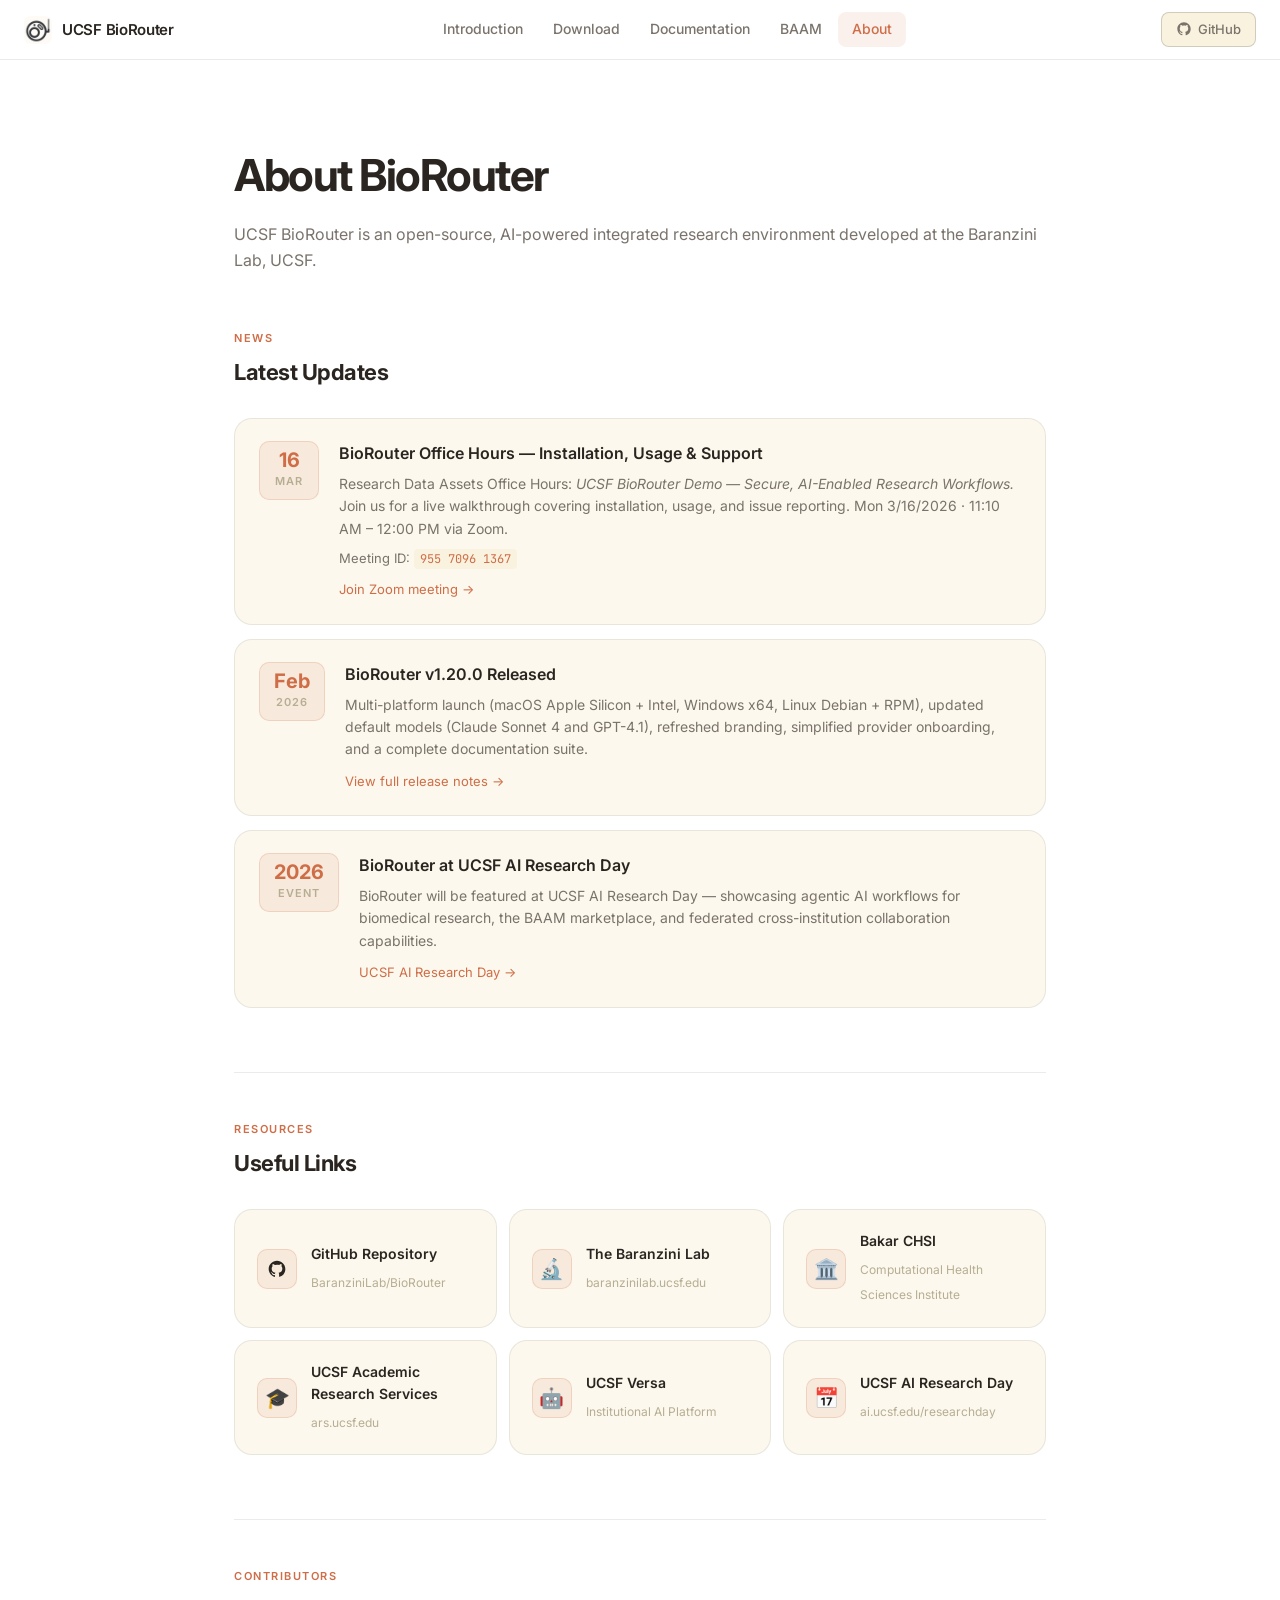
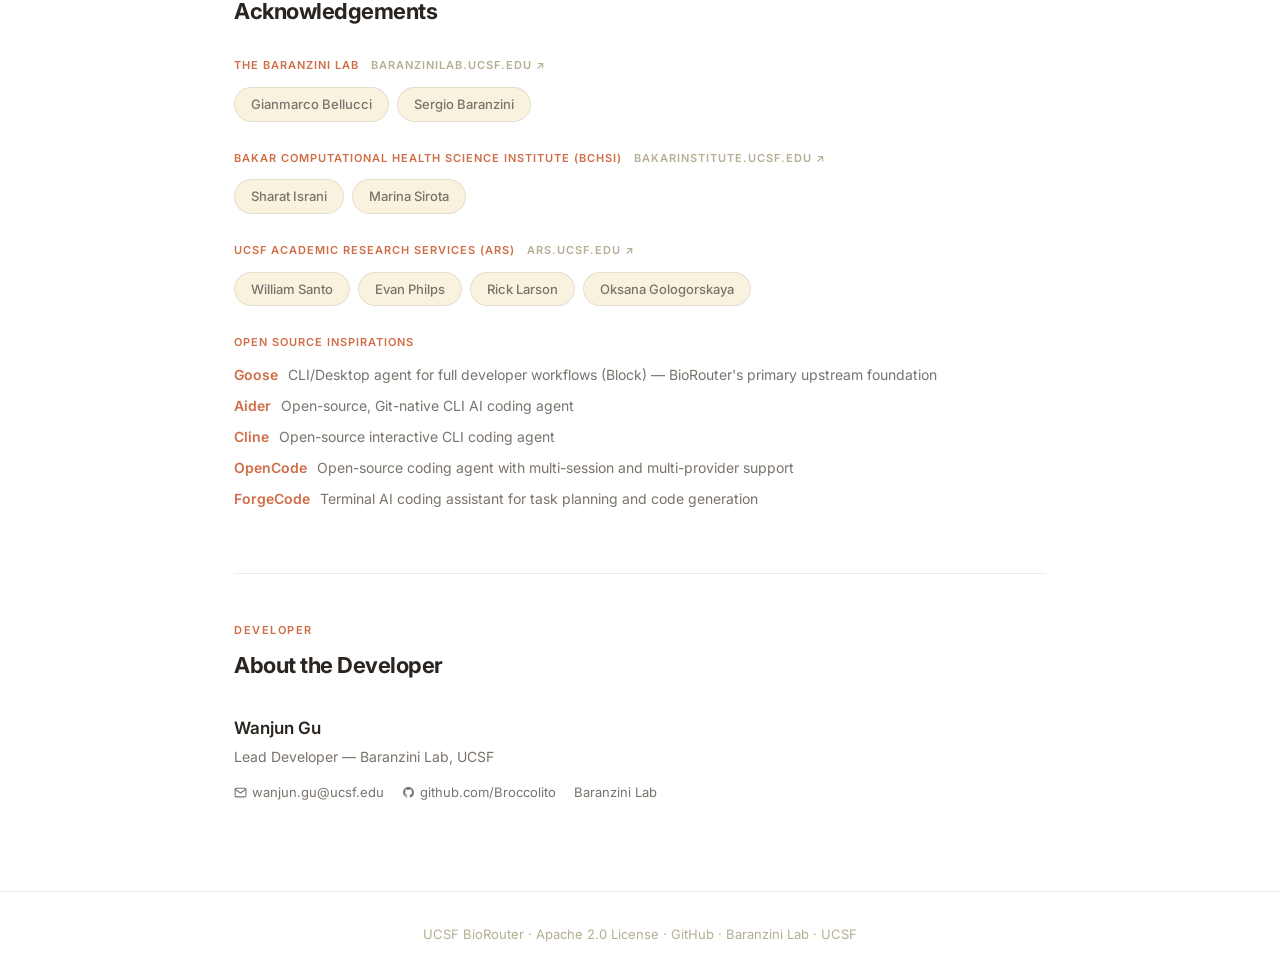
==== about.html @ 6c7b394c "update news" ====
<!DOCTYPE html>
<html lang="en">
<head>
  <meta charset="UTF-8" />
  <meta name="viewport" content="width=device-width, initial-scale=1.0" />
  <title>UCSF BioRouter — About</title>
  <link rel="icon" href="icon.png" type="image/png" />
  <link rel="preconnect" href="https://fonts.googleapis.com" />
  <link rel="preconnect" href="https://fonts.gstatic.com" crossorigin />
  <link href="https://fonts.googleapis.com/css2?family=Inter:wght@300;400;500;600;700&family=JetBrains+Mono:wght@400;500&display=swap" rel="stylesheet" />
  <link rel="stylesheet" href="shared.css" />
  <style>
    .about-layout { max-width: 860px; margin: 0 auto; padding: 80px 24px 80px; }
    .about-layout > h1 { font-size: clamp(28px, 4vw, 44px); font-weight: 700; letter-spacing: -1.5px; margin-bottom: 12px; }
    .about-layout > .subtitle { font-size: 16px; color: var(--text-2); margin-bottom: 56px; }

    /* ── Section headings ─────────────────────────────────────────── */
    .section-header { margin-bottom: 28px; }
    .section-header .eyebrow { font-size: 11px; font-weight: 600; letter-spacing: 1.5px; text-transform: uppercase; color: var(--accent); margin-bottom: 8px; }
    .section-header h2 { font-size: 22px; font-weight: 700; letter-spacing: -0.5px; }

    /* ── News ─────────────────────────────────────────────────────── */
    .news-list { display: flex; flex-direction: column; gap: 14px; margin-bottom: 64px; }
    .news-card {
      background: var(--bg-2); border: 1px solid var(--border);
      border-radius: var(--radius-lg); padding: 22px 24px;
      display: flex; gap: 20px; align-items: flex-start;
      transition: var(--transition); text-decoration: none; color: inherit;
    }
    .news-card:hover { border-color: var(--accent); background: var(--bg-3); transform: translateY(-2px); box-shadow: 0 6px 24px rgba(207,109,71,0.08); }
    .news-date {
      flex-shrink: 0; background: var(--accent-dim);
      border: 1px solid rgba(207,109,71,0.2);
      border-radius: 10px; padding: 8px 14px; text-align: center;
      min-width: 60px;
    }
    .news-date .day { font-size: 20px; font-weight: 700; color: var(--accent); line-height: 1; }
    .news-date .mon { font-size: 11px; font-weight: 600; color: var(--text-3); text-transform: uppercase; letter-spacing: 1px; margin-top: 3px; }
    .news-body h3 { font-size: 16px; font-weight: 600; margin-bottom: 6px; }
    .news-body p { font-size: 14px; color: var(--text-2); line-height: 1.6; }
    .news-link { display: inline-flex; align-items: center; gap: 4px; font-size: 13px; color: var(--accent); margin-top: 10px; }

    /* ── Links grid ───────────────────────────────────────────────── */
    .links-grid {
      display: grid;
      grid-template-columns: repeat(auto-fill, minmax(250px, 1fr));
      gap: 12px; margin-bottom: 64px;
    }
    .link-card {
      background: var(--bg-2); border: 1px solid var(--border);
      border-radius: var(--radius-lg); padding: 20px 22px;
      text-decoration: none; color: inherit;
      display: flex; align-items: center; gap: 14px;
      transition: var(--transition);
    }
    .link-card:hover { border-color: var(--accent); background: var(--bg-3); transform: translateY(-1px); }
    .link-icon {
      width: 40px; height: 40px; border-radius: 10px;
      background: var(--accent-dim); border: 1px solid rgba(207,109,71,0.2);
      display: flex; align-items: center; justify-content: center;
      font-size: 20px; flex-shrink: 0;
    }
    .link-card h4 { font-size: 14px; font-weight: 600; margin-bottom: 3px; }
    .link-card span { font-size: 12px; color: var(--text-3); }

    /* ── Acknowledgements ─────────────────────────────────────────── */
    .ack-section { margin-bottom: 64px; }
    .ack-groups { display: flex; flex-direction: column; gap: 28px; margin-top: 8px; }
    .ack-group h4 {
      font-size: 11px; font-weight: 600; letter-spacing: 1px;
      text-transform: uppercase; color: var(--accent);
      margin-bottom: 12px;
    }
    .ack-group a.ack-group-link {
      font-size: 11px; color: var(--text-3); text-decoration: none; margin-left: 8px;
    }
    .ack-group a.ack-group-link:hover { color: var(--accent); }
    .ack-names { display: flex; flex-wrap: wrap; gap: 8px; }
    .ack-chip {
      padding: 6px 16px; border-radius: 100px;
      background: var(--bg-3); border: 1px solid var(--border);
      font-size: 13px; font-weight: 500; color: var(--text-2);
    }
    .ack-oss-list { display: flex; flex-direction: column; gap: 10px; }
    .ack-oss-item {
      display: flex; align-items: baseline; gap: 10px;
      font-size: 14px; line-height: 1.5;
    }
    .ack-oss-item a {
      font-weight: 600; color: var(--accent); text-decoration: none; white-space: nowrap;
    }
    .ack-oss-item a:hover { text-decoration: underline; }
    .ack-oss-item span { color: var(--text-2); }

    /* ── Developer — minimalist ───────────────────────────────────── */
    .dev-minimal { padding: 4px 0 8px; }
    .dev-minimal .dev-name { font-size: 17px; font-weight: 600; margin-bottom: 4px; color: var(--text); }
    .dev-minimal .dev-role { font-size: 14px; color: var(--text-2); margin-bottom: 14px; }
    .dev-minimal .dev-links { display: flex; gap: 18px; flex-wrap: wrap; align-items: center; }
    .dev-minimal .dev-link {
      font-size: 13px; color: var(--text-2); text-decoration: none;
      display: inline-flex; align-items: center; gap: 5px;
      transition: var(--transition);
    }
    .dev-minimal .dev-link:hover { color: var(--accent); }
    .dev-minimal .dev-link svg { flex-shrink: 0; }

    @media (max-width: 600px) {
      .news-card { flex-direction: column; gap: 14px; }
    }
  </style>
</head>
<body>

<!-- NAV -->
<nav id="navbar">
  <a class="nav-brand" href="intro.html">
    <img src="icon.png" class="nav-logo" alt="BioRouter" />
    <span class="nav-title">UCSF BioRouter</span>
  </a>
  <ul class="nav-tabs">
    <li><a href="intro.html">Introduction</a></li>
    <li><a href="download.html">Download</a></li>
    <li><a href="docs.html">Documentation</a></li>
    <li><a href="baam.html">BAAM</a></li>
    <li><a href="about.html" class="active">About</a></li>
  </ul>
  <div class="nav-right">
    <a href="https://github.com/BaranziniLab/BioRouter" target="_blank" class="nav-gh-btn">
      <svg width="16" height="16" viewBox="0 0 24 24" fill="currentColor"><path d="M12 2C6.48 2 2 6.48 2 12c0 4.42 2.87 8.17 6.84 9.49.5.09.68-.22.68-.48v-1.7c-2.78.6-3.37-1.34-3.37-1.34-.45-1.16-1.11-1.47-1.11-1.47-.91-.62.07-.61.07-.61 1 .07 1.53 1.03 1.53 1.03.9 1.52 2.34 1.08 2.91.83.09-.65.35-1.08.63-1.33-2.22-.25-4.55-1.11-4.55-4.94 0-1.09.39-1.98 1.03-2.68-.1-.25-.45-1.27.1-2.64 0 0 .84-.27 2.75 1.02A9.56 9.56 0 0 1 12 6.8c.85 0 1.71.11 2.51.33 1.91-1.29 2.75-1.02 2.75-1.02.55 1.37.2 2.39.1 2.64.64.7 1.03 1.59 1.03 2.68 0 3.84-2.34 4.68-4.57 4.93.36.31.68.92.68 1.85v2.74c0 .27.18.58.69.48A10.01 10.01 0 0 0 22 12c0-5.52-4.48-10-10-10z"/></svg>
      GitHub
    </a>
  </div>
  <button class="hamburger" onclick="toggleMobileMenu()" aria-label="Menu">
    <span></span><span></span><span></span>
  </button>
</nav>
<div class="mobile-menu" id="mobile-menu">
  <a href="intro.html">Introduction</a>
  <a href="download.html">Download</a>
  <a href="docs.html">Documentation</a>
  <a href="baam.html">BAAM</a>
  <a href="about.html" class="active">About</a>
</div>

<main class="page">
  <div class="about-layout">
    <h1>About BioRouter</h1>
    <p class="subtitle">UCSF BioRouter is an open-source, AI-powered integrated research environment developed at the Baranzini Lab, UCSF.</p>

    <!-- ── NEWS ──────────────────────────────────────────────────── -->
    <div class="section-header">
      <p class="eyebrow">News</p>
      <h2>Latest Updates</h2>
    </div>
    <div class="news-list">
      <a href="https://ucsf.zoom.us/j/95570961367?pwd=PPRWSVDT2IATaK2CK8NaHoUeFbQnvS.1&from=addon" target="_blank" class="news-card">
        <div class="news-date">
          <div class="day">16</div>
          <div class="mon">Mar</div>
        </div>
        <div class="news-body">
          <h3>BioRouter Office Hours — Installation, Usage &amp; Support</h3>
          <p>Research Data Assets Office Hours: <em>UCSF BioRouter Demo — Secure, AI-Enabled Research Workflows.</em> Join us for a live walkthrough covering installation, usage, and issue reporting. Mon 3/16/2026 · 11:10 AM – 12:00 PM via Zoom.</p>
          <p style="margin-top:8px; font-size:13px; color:var(--text-2);">Meeting ID: <code style="font-family:'JetBrains Mono',monospace; background:var(--bg-3); padding:2px 6px; border-radius:4px; font-size:12px; user-select:all;">955 7096 1367</code></p>
          <div class="news-link">Join Zoom meeting →</div>
        </div>
      </a>
      <a href="https://github.com/BaranziniLab/BioRouter/releases/tag/v1.20.0" target="_blank" class="news-card">
        <div class="news-date">
          <div class="day">Feb</div>
          <div class="mon">2026</div>
        </div>
        <div class="news-body">
          <h3>BioRouter v1.20.0 Released</h3>
          <p>Multi-platform launch (macOS Apple Silicon + Intel, Windows x64, Linux Debian + RPM), updated default models (Claude Sonnet 4 and GPT-4.1), refreshed branding, simplified provider onboarding, and a complete documentation suite.</p>
          <div class="news-link">View full release notes →</div>
        </div>
      </a>
      <a href="https://ai.ucsf.edu/researchday" target="_blank" class="news-card">
        <div class="news-date">
          <div class="day">2026</div>
          <div class="mon">Event</div>
        </div>
        <div class="news-body">
          <h3>BioRouter at UCSF AI Research Day</h3>
          <p>BioRouter will be featured at UCSF AI Research Day — showcasing agentic AI workflows for biomedical research, the BAAM marketplace, and federated cross-institution collaboration capabilities.</p>
          <div class="news-link">UCSF AI Research Day →</div>
        </div>
      </a>
    </div>

    <div class="h-rule"></div>

    <!-- ── LINKS ──────────────────────────────────────────────────── -->
    <div class="section-header">
      <p class="eyebrow">Resources</p>
      <h2>Useful Links</h2>
    </div>
    <div class="links-grid">
      <a href="https://github.com/BaranziniLab/BioRouter" target="_blank" class="link-card">
        <div class="link-icon">
          <svg width="20" height="20" viewBox="0 0 24 24" fill="currentColor"><path d="M12 2C6.48 2 2 6.48 2 12c0 4.42 2.87 8.17 6.84 9.49.5.09.68-.22.68-.48v-1.7c-2.78.6-3.37-1.34-3.37-1.34-.45-1.16-1.11-1.47-1.11-1.47-.91-.62.07-.61.07-.61 1 .07 1.53 1.03 1.53 1.03.9 1.52 2.34 1.08 2.91.83.09-.65.35-1.08.63-1.33-2.22-.25-4.55-1.11-4.55-4.94 0-1.09.39-1.98 1.03-2.68-.1-.25-.45-1.27.1-2.64 0 0 .84-.27 2.75 1.02A9.56 9.56 0 0 1 12 6.8c.85 0 1.71.11 2.51.33 1.91-1.29 2.75-1.02 2.75-1.02.55 1.37.2 2.39.1 2.64.64.7 1.03 1.59 1.03 2.68 0 3.84-2.34 4.68-4.57 4.93.36.31.68.92.68 1.85v2.74c0 .27.18.58.69.48A10.01 10.01 0 0 0 22 12c0-5.52-4.48-10-10-10z"/></svg>
        </div>
        <div>
          <h4>GitHub Repository</h4>
          <span>BaranziniLab/BioRouter</span>
        </div>
      </a>
      <a href="https://baranzinilab.ucsf.edu/" target="_blank" class="link-card">
        <div class="link-icon">🔬</div>
        <div>
          <h4>The Baranzini Lab</h4>
          <span>baranzinilab.ucsf.edu</span>
        </div>
      </a>
      <a href="https://bakarinstitute.ucsf.edu/" target="_blank" class="link-card">
        <div class="link-icon">🏛️</div>
        <div>
          <h4>Bakar CHSI</h4>
          <span>Computational Health Sciences Institute</span>
        </div>
      </a>
      <a href="https://ars.ucsf.edu/" target="_blank" class="link-card">
        <div class="link-icon">🎓</div>
        <div>
          <h4>UCSF Academic Research Services</h4>
          <span>ars.ucsf.edu</span>
        </div>
      </a>
      <a href="https://ai.ucsf.edu/platforms-tools-and-resources/ucsf-versa" target="_blank" class="link-card">
        <div class="link-icon">🤖</div>
        <div>
          <h4>UCSF Versa</h4>
          <span>Institutional AI Platform</span>
        </div>
      </a>
      <a href="https://ai.ucsf.edu/researchday" target="_blank" class="link-card">
        <div class="link-icon">📅</div>
        <div>
          <h4>UCSF AI Research Day</h4>
          <span>ai.ucsf.edu/researchday</span>
        </div>
      </a>
    </div>

    <div class="h-rule"></div>

    <!-- ── ACKNOWLEDGEMENTS ───────────────────────────────────────── -->
    <div class="ack-section">
      <div class="section-header">
        <p class="eyebrow">Contributors</p>
        <h2>Acknowledgements</h2>
      </div>
      <div class="ack-groups">
        <div class="ack-group">
          <h4>
            The Baranzini Lab
            <a href="https://baranzinilab.ucsf.edu/" target="_blank" class="ack-group-link">baranzinilab.ucsf.edu ↗</a>
          </h4>
          <div class="ack-names">
            <span class="ack-chip">Gianmarco Bellucci</span>
            <span class="ack-chip">Sergio Baranzini</span>
          </div>
        </div>
        <div class="ack-group">
          <h4>
            Bakar Computational Health Science Institute (BCHSI)
            <a href="https://bakarinstitute.ucsf.edu/" target="_blank" class="ack-group-link">bakarinstitute.ucsf.edu ↗</a>
          </h4>
          <div class="ack-names">
            <span class="ack-chip">Sharat Israni</span>
            <span class="ack-chip">Marina Sirota</span>
          </div>
        </div>
        <div class="ack-group">
          <h4>
            UCSF Academic Research Services (ARS)
            <a href="https://ars.ucsf.edu/" target="_blank" class="ack-group-link">ars.ucsf.edu ↗</a>
          </h4>
          <div class="ack-names">
            <span class="ack-chip">William Santo</span>
            <span class="ack-chip">Evan Philps</span>
            <span class="ack-chip">Rick Larson</span>
            <span class="ack-chip">Oksana Gologorskaya</span>
          </div>
        </div>
        <div class="ack-group">
          <h4>Open Source Inspirations</h4>
          <div class="ack-oss-list">
            <div class="ack-oss-item">
              <a href="https://block.github.io/goose/" target="_blank">Goose</a>
              <span>CLI/Desktop agent for full developer workflows (Block) — BioRouter's primary upstream foundation</span>
            </div>
            <div class="ack-oss-item">
              <a href="https://aider.chat/" target="_blank">Aider</a>
              <span>Open-source, Git-native CLI AI coding agent</span>
            </div>
            <div class="ack-oss-item">
              <a href="https://github.com/cline/cline" target="_blank">Cline</a>
              <span>Open-source interactive CLI coding agent</span>
            </div>
            <div class="ack-oss-item">
              <a href="https://opencode.ai/" target="_blank">OpenCode</a>
              <span>Open-source coding agent with multi-session and multi-provider support</span>
            </div>
            <div class="ack-oss-item">
              <a href="https://forgecode.dev/" target="_blank">ForgeCode</a>
              <span>Terminal AI coding assistant for task planning and code generation</span>
            </div>
          </div>
        </div>
      </div>
    </div>

    <div class="h-rule"></div>

    <!-- ── DEVELOPER ──────────────────────────────────────────────── -->
    <div class="section-header">
      <p class="eyebrow">Developer</p>
      <h2>About the Developer</h2>
    </div>
    <div class="dev-minimal">
      <p class="dev-name">Wanjun Gu</p>
      <p class="dev-role">Lead Developer &mdash; Baranzini Lab, UCSF</p>
      <div class="dev-links">
        <a href="mailto:wanjun.gu@ucsf.edu" class="dev-link">
          <svg width="13" height="13" viewBox="0 0 24 24" fill="none" stroke="currentColor" stroke-width="2"><path d="M4 4h16c1.1 0 2 .9 2 2v12c0 1.1-.9 2-2 2H4c-1.1 0-2-.9-2-2V6c0-1.1.9-2 2-2z"/><polyline points="22,6 12,13 2,6"/></svg>
          wanjun.gu@ucsf.edu
        </a>
        <a href="https://github.com/Broccolito" target="_blank" class="dev-link">
          <svg width="13" height="13" viewBox="0 0 24 24" fill="currentColor"><path d="M12 2C6.48 2 2 6.48 2 12c0 4.42 2.87 8.17 6.84 9.49.5.09.68-.22.68-.48v-1.7c-2.78.6-3.37-1.34-3.37-1.34-.45-1.16-1.11-1.47-1.11-1.47-.91-.62.07-.61.07-.61 1 .07 1.53 1.03 1.53 1.03.9 1.52 2.34 1.08 2.91.83.09-.65.35-1.08.63-1.33-2.22-.25-4.55-1.11-4.55-4.94 0-1.09.39-1.98 1.03-2.68-.1-.25-.45-1.27.1-2.64 0 0 .84-.27 2.75 1.02A9.56 9.56 0 0 1 12 6.8c.85 0 1.71.11 2.51.33 1.91-1.29 2.75-1.02 2.75-1.02.55 1.37.2 2.39.1 2.64.64.7 1.03 1.59 1.03 2.68 0 3.84-2.34 4.68-4.57 4.93.36.31.68.92.68 1.85v2.74c0 .27.18.58.69.48A10.01 10.01 0 0 0 22 12c0-5.52-4.48-10-10-10z"/></svg>
          github.com/Broccolito
        </a>
        <a href="https://baranzinilab.ucsf.edu/" target="_blank" class="dev-link">
          Baranzini Lab
        </a>
      </div>
    </div>

  </div><!-- /about-layout -->
</main>

<footer>
  <p>UCSF BioRouter · Apache 2.0 License · <a href="https://github.com/BaranziniLab/BioRouter" target="_blank">GitHub</a> · <a href="https://baranzinilab.ucsf.edu/" target="_blank">Baranzini Lab</a> · <a href="https://www.ucsf.edu" target="_blank">UCSF</a></p>
</footer>

<script>
  function toggleMobileMenu() { document.getElementById('mobile-menu').classList.toggle('open'); }
  document.addEventListener('click', e => {
    const m = document.getElementById('mobile-menu');
    const h = document.querySelector('.hamburger');
    if (m.classList.contains('open') && !m.contains(e.target) && !h.contains(e.target)) m.classList.remove('open');
  });
</script>
</body>
</html>
---- shared.css ----
/* ═══════════════════════════════════════════════════════════════════
   UCSF BioRouter — Shared Stylesheet
   Design: Material Design + OpenAI aesthetics, light warm theme
   Colors from BioRouter app (main.css): warm cream + coral accent
   ═══════════════════════════════════════════════════════════════════ */

/* ─── Reset & Design Tokens ─────────────────────────────────────── */
*, *::before, *::after { box-sizing: border-box; margin: 0; padding: 0; }
:root {
  /* Light warm background — anchored on BioRouter's neutral palette */
  --bg:          #ffffff;
  --bg-2:        #fcf8ed;     /* neutral-50  warm cream */
  --bg-3:        #f8f2df;     /* neutral-100 warm beige */
  --bg-4:        #ece5cf;     /* neutral-200 warm tan  */
  --border:      rgba(0,0,0,0.08);
  --border-2:    rgba(0,0,0,0.16);
  /* Warm dark text */
  --text:        #2a2520;
  --text-2:      #7a736c;
  --text-3:      #b6ae93;
  /* Coral/orange accent — from BioRouter's --color-block-teal: #cf6d47 */
  --accent:      #cf6d47;
  --accent-light:#e07a52;
  --accent-dim:  rgba(207,109,71,0.10);
  --accent-dim2: rgba(207,109,71,0.18);
  /* UCSF Navy */
  --ucsf:        #052049;
  --radius:      12px;
  --radius-lg:   18px;
  --radius-xl:   24px;
  --shadow:      0 4px 24px rgba(0,0,0,0.08);
  --shadow-lg:   0 12px 48px rgba(0,0,0,0.12);
  --transition:  0.22s cubic-bezier(0.4,0,0.2,1);
}

html { scroll-behavior: smooth; }
body {
  font-family: 'Inter', -apple-system, BlinkMacSystemFont, 'Segoe UI', sans-serif;
  background: var(--bg);
  color: var(--text);
  line-height: 1.6;
  min-height: 100vh;
  -webkit-font-smoothing: antialiased;
  -moz-osx-font-smoothing: grayscale;
}

/* ─── Scrollbar ──────────────────────────────────────────────────── */
::-webkit-scrollbar { width: 6px; }
::-webkit-scrollbar-track { background: var(--bg-2); }
::-webkit-scrollbar-thumb { background: var(--bg-4); border-radius: 3px; }
::-webkit-scrollbar-thumb:hover { background: #d7cfb6; }

/* ─── Navigation ─────────────────────────────────────────────────── */
#navbar {
  position: fixed; top: 0; left: 0; right: 0; z-index: 100;
  background: rgba(255,255,255,0.92);
  backdrop-filter: blur(20px) saturate(180%);
  -webkit-backdrop-filter: blur(20px) saturate(180%);
  border-bottom: 1px solid var(--border);
  padding: 0 24px;
  display: flex; align-items: center; justify-content: space-between;
  height: 60px;
}
.nav-brand {
  display: flex; align-items: center; gap: 10px;
  text-decoration: none; color: var(--text);
  flex-shrink: 0;
}
.nav-logo { width: 28px; height: 28px; border-radius: 6px; }
.nav-title { font-size: 15px; font-weight: 600; letter-spacing: -0.3px; }
.nav-tabs {
  display: flex; align-items: center; gap: 2px;
  list-style: none;
}
.nav-tabs li a {
  display: block; padding: 6px 14px;
  color: var(--text-2); text-decoration: none;
  font-size: 14px; font-weight: 500;
  border-radius: 8px;
  transition: var(--transition);
}
.nav-tabs li a:hover { color: var(--text); background: var(--bg-3); }
.nav-tabs li a.active { color: var(--accent); background: var(--accent-dim); }
.nav-right { display: flex; align-items: center; gap: 8px; flex-shrink: 0; }
.nav-gh-btn {
  display: flex; align-items: center; gap: 6px;
  padding: 6px 14px; border-radius: 8px;
  background: var(--bg-3); border: 1px solid var(--border-2);
  color: var(--text-2); text-decoration: none;
  font-size: 13px; font-weight: 500;
  transition: var(--transition);
}
.nav-gh-btn:hover { color: var(--text); border-color: var(--accent); }
.hamburger {
  display: none; flex-direction: column; gap: 5px;
  background: none; border: none; cursor: pointer; padding: 6px;
}
.hamburger span { width: 22px; height: 2px; background: var(--text-2); border-radius: 2px; transition: var(--transition); }
.mobile-menu {
  display: none; position: fixed; top: 60px; left: 0; right: 0; z-index: 99;
  background: rgba(255,255,255,0.97);
  backdrop-filter: blur(20px);
  border-bottom: 1px solid var(--border);
  padding: 12px 16px;
  flex-direction: column; gap: 4px;
}
.mobile-menu.open { display: flex; }
.mobile-menu a {
  padding: 10px 14px; border-radius: 8px;
  color: var(--text-2); text-decoration: none;
  font-size: 15px; font-weight: 500;
  transition: var(--transition);
}
.mobile-menu a:hover, .mobile-menu a.active { color: var(--accent); background: var(--accent-dim); }

/* ─── Page wrapper ───────────────────────────────────────────────── */
.page { padding-top: 60px; min-height: 100vh; }

/* ─── Buttons ────────────────────────────────────────────────────── */
.btn-primary {
  display: inline-flex; align-items: center; gap: 8px;
  padding: 13px 28px; border-radius: var(--radius);
  background: var(--accent); color: #fff;
  font-size: 15px; font-weight: 600;
  text-decoration: none; border: none; cursor: pointer;
  transition: var(--transition);
  box-shadow: 0 4px 16px rgba(207,109,71,0.28);
}
.btn-primary:hover { background: var(--accent-light); box-shadow: 0 6px 24px rgba(207,109,71,0.42); transform: translateY(-1px); }
.btn-secondary {
  display: inline-flex; align-items: center; gap: 8px;
  padding: 13px 28px; border-radius: var(--radius);
  background: transparent; color: var(--text);
  font-size: 15px; font-weight: 500;
  text-decoration: none; border: 1px solid var(--border-2); cursor: pointer;
  transition: var(--transition);
}
.btn-secondary:hover { background: var(--bg-3); border-color: var(--accent); color: var(--accent); transform: translateY(-1px); }
.btn-sm { padding: 8px 16px; font-size: 13px; }

/* ─── Section label ──────────────────────────────────────────────── */
.section-label { text-align: center; margin-bottom: 48px; }
.section-label .eyebrow {
  font-size: 11px; font-weight: 600; letter-spacing: 1.5px;
  text-transform: uppercase; color: var(--accent); margin-bottom: 10px;
}
.section-label h2 { font-size: clamp(24px, 4vw, 36px); font-weight: 700; letter-spacing: -1px; }
.section-label p { color: var(--text-2); margin-top: 10px; max-width: 500px; margin-left: auto; margin-right: auto; }

/* ─── Cards ──────────────────────────────────────────────────────── */
.card-grid {
  display: grid;
  grid-template-columns: repeat(auto-fit, minmax(280px, 1fr));
  gap: 16px;
}
.feature-card {
  background: var(--bg-2);
  border: 1px solid var(--border);
  border-radius: var(--radius-lg);
  padding: 28px;
  transition: var(--transition);
}
.feature-card:hover {
  border-color: var(--accent);
  background: var(--bg-3);
  transform: translateY(-2px);
  box-shadow: 0 8px 32px rgba(207,109,71,0.10);
}
.feature-icon {
  width: 40px; height: 40px; border-radius: 10px;
  background: var(--accent-dim);
  display: flex; align-items: center; justify-content: center;
  font-size: 20px; margin-bottom: 16px;
  border: 1px solid rgba(207,109,71,0.2);
}
.feature-card h3 { font-size: 16px; font-weight: 600; margin-bottom: 8px; }
.feature-card p { font-size: 14px; color: var(--text-2); line-height: 1.6; }

/* ─── Info / alert boxes ─────────────────────────────────────────── */
.info-box {
  background: var(--bg-2); border: 1px solid var(--border);
  border-left: 3px solid var(--accent);
  border-radius: var(--radius); padding: 20px 24px;
}
.info-box h4 { font-size: 14px; font-weight: 600; color: var(--accent); margin-bottom: 8px; }
.info-box p { font-size: 14px; color: var(--text-2); line-height: 1.6; }
.info-box a { color: var(--accent); text-decoration: none; }
.info-box a:hover { text-decoration: underline; }
.alert {
  padding: 14px 18px; border-radius: var(--radius);
  margin: 16px 0; font-size: 14px; line-height: 1.6;
}
.alert-warning { background: rgba(250,160,30,0.06); border: 1px solid rgba(250,160,30,0.2); color: #b87a10; }
.alert-info { background: var(--accent-dim); border: 1px solid rgba(207,109,71,0.2); color: var(--accent); }
.alert strong { color: inherit; }

/* ─── Code ───────────────────────────────────────────────────────── */
pre, .code-block {
  background: var(--bg-3); border: 1px solid var(--border);
  border-radius: var(--radius); padding: 16px 20px;
  font-family: 'JetBrains Mono', 'Fira Code', 'Cascadia Code', monospace;
  font-size: 13px; color: #443c2a;
  overflow-x: auto; margin: 16px 0;
  line-height: 1.6;
}
code {
  font-family: 'JetBrains Mono', 'Fira Code', monospace;
  font-size: 13px;
  background: var(--bg-3); padding: 2px 6px;
  border-radius: 4px; color: var(--accent);
}
pre code { background: none; padding: 0; color: inherit; font-size: inherit; }

/* ─── Tables ─────────────────────────────────────────────────────── */
.doc-table { width: 100%; border-collapse: collapse; margin: 16px 0; }
.doc-table th {
  text-align: left; padding: 10px 14px;
  font-size: 12px; font-weight: 600; letter-spacing: 0.5px;
  text-transform: uppercase; color: var(--text-3);
  background: var(--bg-2); border-bottom: 1px solid var(--border);
}
.doc-table td {
  padding: 10px 14px; font-size: 14px; color: var(--text-2);
  border-bottom: 1px solid var(--border); vertical-align: middle;
}
.doc-table tr:last-child td { border-bottom: none; }
.doc-table tr:hover td { background: rgba(0,0,0,0.02); }
.doc-table a { color: var(--accent); text-decoration: none; }
.doc-table a:hover { text-decoration: underline; }

/* ─── Doc page typography ────────────────────────────────────────── */
.doc-page h1 { font-size: 32px; font-weight: 700; letter-spacing: -1px; margin-bottom: 8px; }
.doc-page .doc-intro { font-size: 16px; color: var(--text-2); margin-bottom: 40px; padding-bottom: 32px; border-bottom: 1px solid var(--border); }
.doc-page h2 { font-size: 20px; font-weight: 600; letter-spacing: -0.5px; margin: 36px 0 16px; }
.doc-page h3 { font-size: 16px; font-weight: 600; margin: 24px 0 12px; }
.doc-page p { font-size: 15px; color: var(--text-2); line-height: 1.7; margin-bottom: 16px; }
.doc-page ul, .doc-page ol { padding-left: 24px; margin-bottom: 16px; }
.doc-page li { font-size: 15px; color: var(--text-2); line-height: 1.7; margin-bottom: 6px; }
.doc-page a { color: var(--accent); text-decoration: none; }
.doc-page a:hover { text-decoration: underline; }
.doc-page strong { color: var(--text); font-weight: 600; }

/* ─── Step cards ─────────────────────────────────────────────────── */
.step-card {
  display: flex; gap: 16px;
  background: var(--bg-2); border: 1px solid var(--border);
  border-radius: var(--radius-lg); padding: 24px;
  margin-bottom: 16px;
}
.step-num {
  flex-shrink: 0; width: 32px; height: 32px;
  border-radius: 50%; background: var(--accent);
  display: flex; align-items: center; justify-content: center;
  font-size: 14px; font-weight: 700; color: #fff;
}
.step-content h3 { margin-top: 4px; margin-bottom: 8px; font-size: 16px; font-weight: 600; }
.step-content p { font-size: 14px; color: var(--text-2); line-height: 1.6; margin-bottom: 8px; }
.step-content ul { padding-left: 20px; }
.step-content li { font-size: 14px; color: var(--text-2); line-height: 1.7; margin-bottom: 4px; }
.step-content a { color: var(--accent); text-decoration: none; }
.step-content a:hover { text-decoration: underline; }
.step-content strong { color: var(--text); font-weight: 600; }

/* ─── Provider chips ─────────────────────────────────────────────── */
.provider-grid { display: flex; flex-wrap: wrap; gap: 10px; justify-content: center; margin-top: 32px; }
.provider-chip {
  display: flex; align-items: center; gap: 8px;
  padding: 8px 16px; border-radius: 100px;
  background: var(--bg-3); border: 1px solid var(--border);
  font-size: 13px; font-weight: 500; color: var(--text-2);
  transition: var(--transition);
}
.provider-chip:hover { border-color: var(--accent); color: var(--text); }
.provider-chip.highlight { border-color: rgba(207,109,71,0.4); color: var(--accent); background: var(--accent-dim); }

/* ─── Divider ────────────────────────────────────────────────────── */
.h-rule { height: 1px; background: var(--border); margin: 48px 0; }

/* ─── Tags ───────────────────────────────────────────────────────── */
.tag {
  padding: 3px 10px; border-radius: 100px;
  font-size: 11px; font-weight: 600;
  background: var(--bg-4); color: var(--text-3);
  border: 1px solid var(--border);
}
.tag.ucsf { background: rgba(5,32,73,0.06); color: #052049; border-color: rgba(5,32,73,0.15); }
.tag.mcp { background: rgba(207,109,71,0.10); color: var(--accent); border-color: rgba(207,109,71,0.2); }
.tag.federated { background: rgba(5,32,73,0.06); color: #052049; border-color: rgba(5,32,73,0.15); font-weight: 700; }

/* ─── Footer ─────────────────────────────────────────────────────── */
footer {
  border-top: 1px solid var(--border);
  padding: 32px 24px;
  text-align: center;
  color: var(--text-3);
  font-size: 13px;
}
footer a { color: var(--text-3); text-decoration: none; }
footer a:hover { color: var(--accent); }
footer p + p { margin-top: 6px; }

/* ─── Responsive ─────────────────────────────────────────────────── */
@media (max-width: 768px) {
  .nav-tabs, .nav-right { display: none; }
  .hamburger { display: flex; }
}
@media (max-width: 480px) {
  .card-grid { grid-template-columns: 1fr; }
  .step-card { flex-direction: column; }
}

/* ─── Animations ─────────────────────────────────────────────────── */
@keyframes pulse {
  0%, 100% { opacity: 0.6; transform: scale(1); }
  50% { opacity: 1; transform: scale(1.08); }
}
@keyframes blink {
  0%, 100% { opacity: 1; }
  50% { opacity: 0.3; }
}
@keyframes fadeIn {
  from { opacity: 0; transform: translateY(8px); }
  to   { opacity: 1; transform: translateY(0); }
}
.fade-in { animation: fadeIn 0.4s ease forwards; }
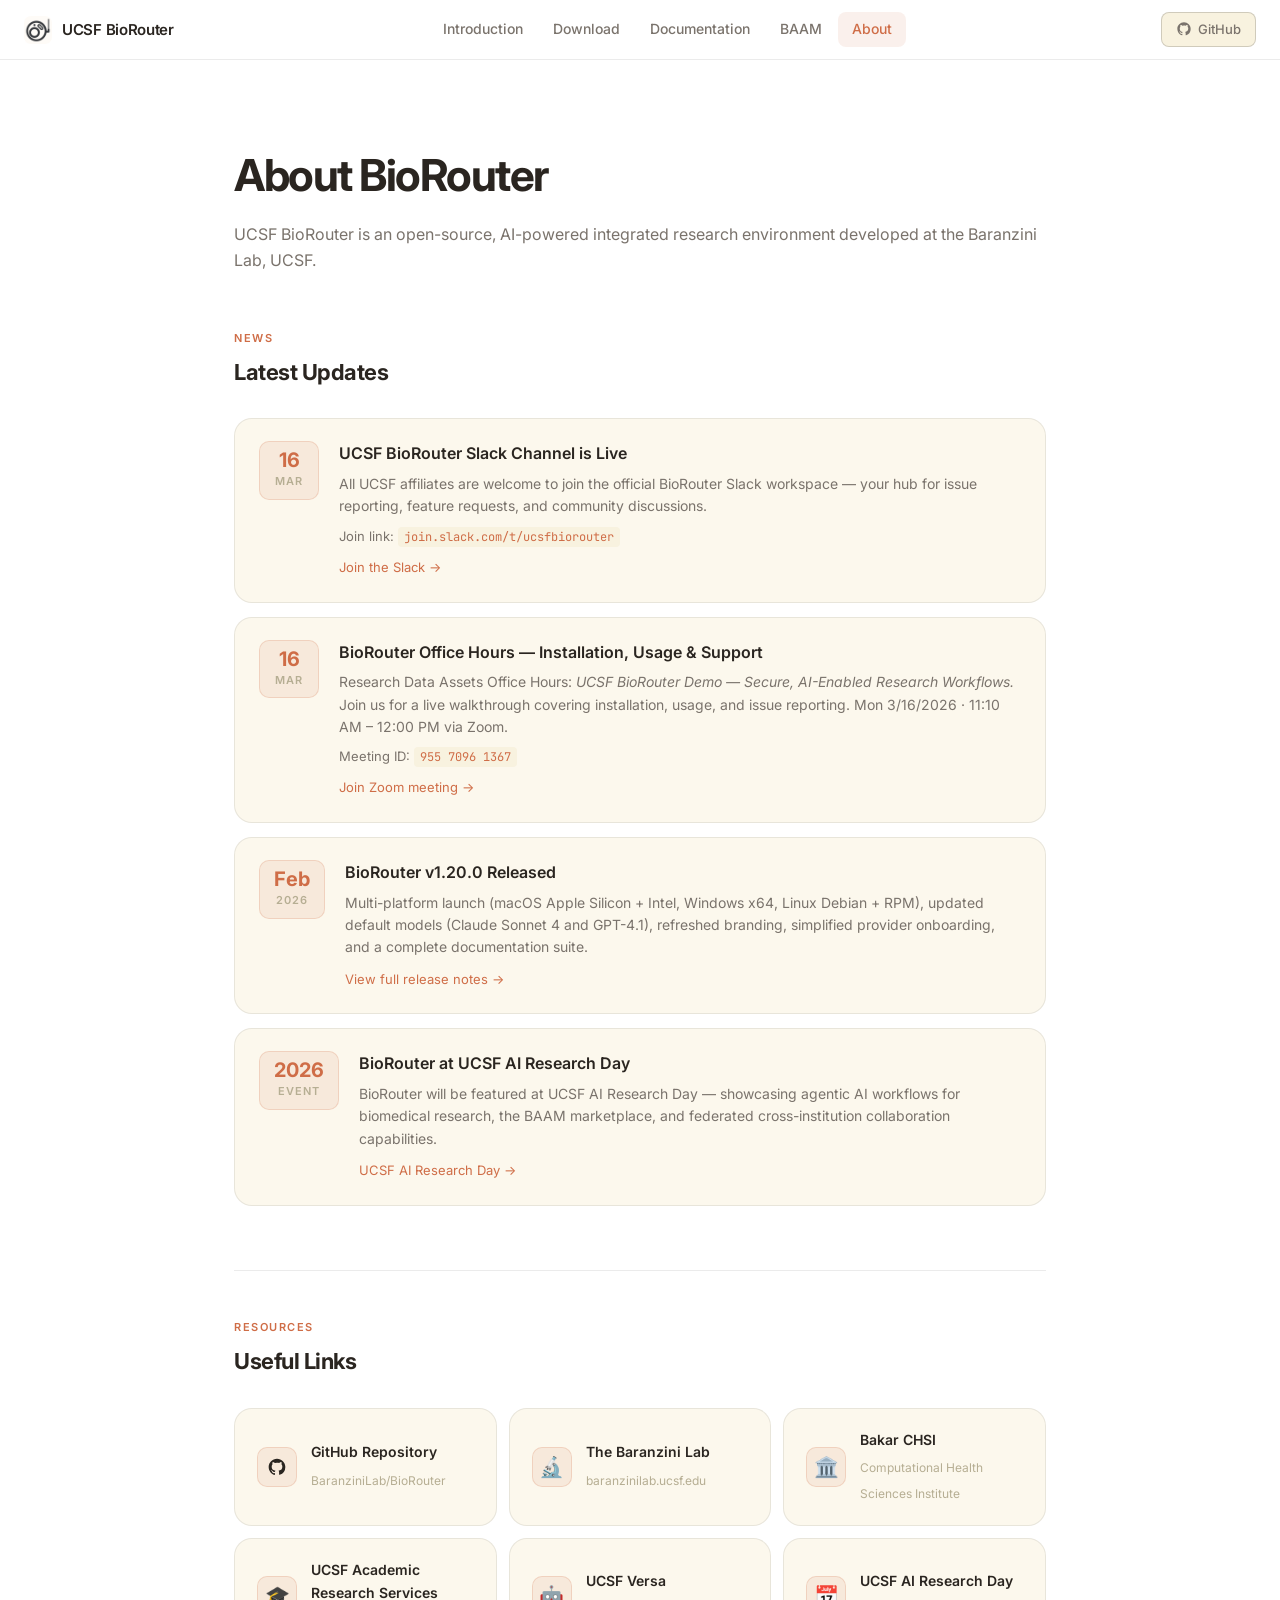
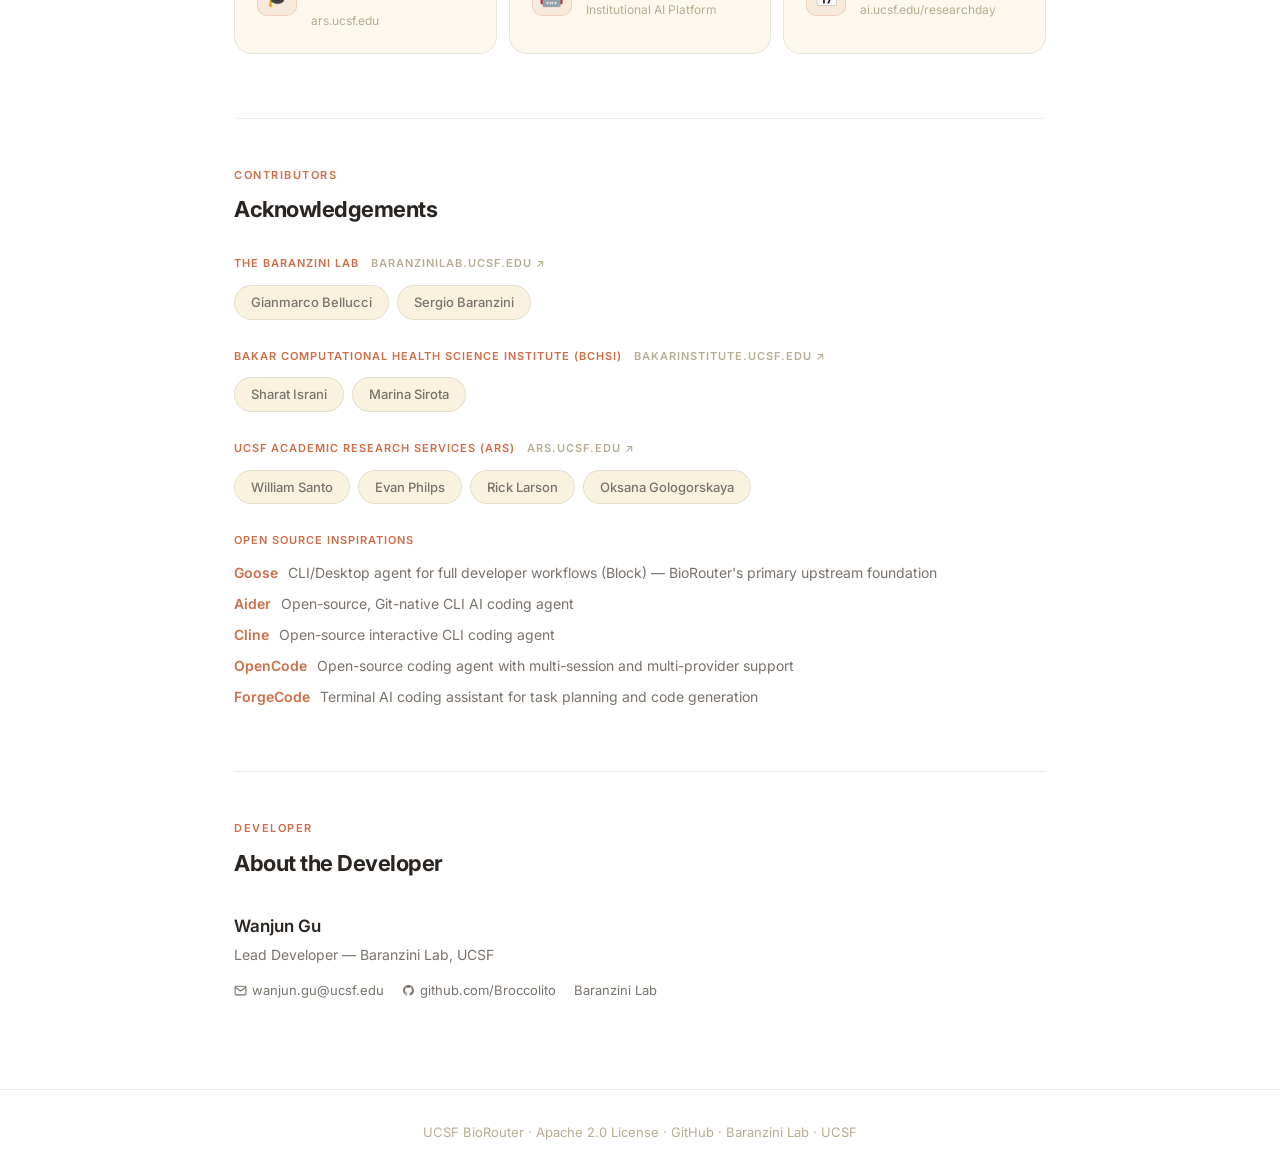
==== commit 601a8e12: "add slack channel link" ====
--- a/about.html
+++ b/about.html
@@ -154,6 +154,18 @@
       <h2>Latest Updates</h2>
     </div>
     <div class="news-list">
+      <a href="https://join.slack.com/t/ucsfbiorouter/shared_invite/zt-3t1s7vdq8-alXeG6GxVfhAXzrJQxNVNw" target="_blank" class="news-card">
+        <div class="news-date">
+          <div class="day">16</div>
+          <div class="mon">Mar</div>
+        </div>
+        <div class="news-body">
+          <h3>UCSF BioRouter Slack Channel is Live</h3>
+          <p>All UCSF affiliates are welcome to join the official BioRouter Slack workspace — your hub for issue reporting, feature requests, and community discussions.</p>
+          <p style="margin-top:8px; font-size:13px; color:var(--text-2);">Join link: <code style="font-family:'JetBrains Mono',monospace; background:var(--bg-3); padding:2px 6px; border-radius:4px; font-size:12px; user-select:all;">join.slack.com/t/ucsfbiorouter</code></p>
+          <div class="news-link">Join the Slack →</div>
+        </div>
+      </a>
       <a href="https://ucsf.zoom.us/j/95570961367?pwd=PPRWSVDT2IATaK2CK8NaHoUeFbQnvS.1&from=addon" target="_blank" class="news-card">
         <div class="news-date">
           <div class="day">16</div>
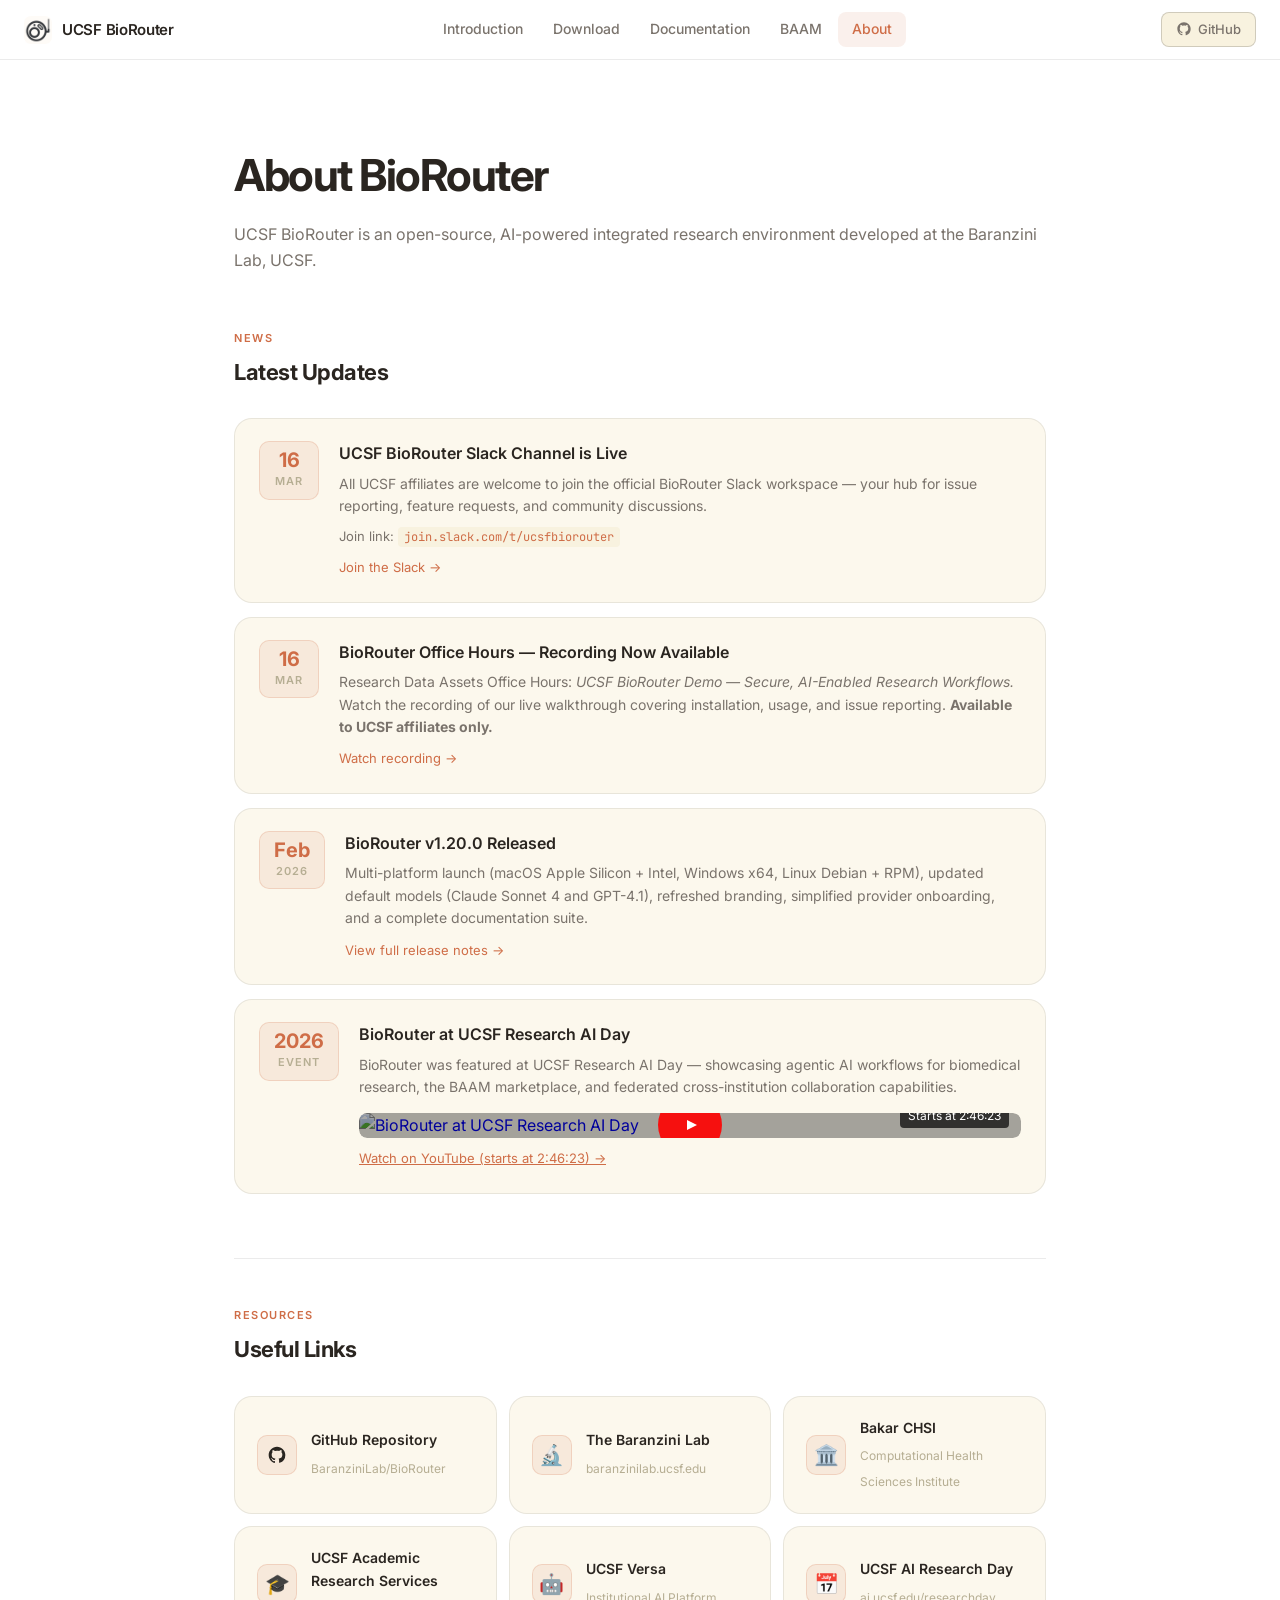
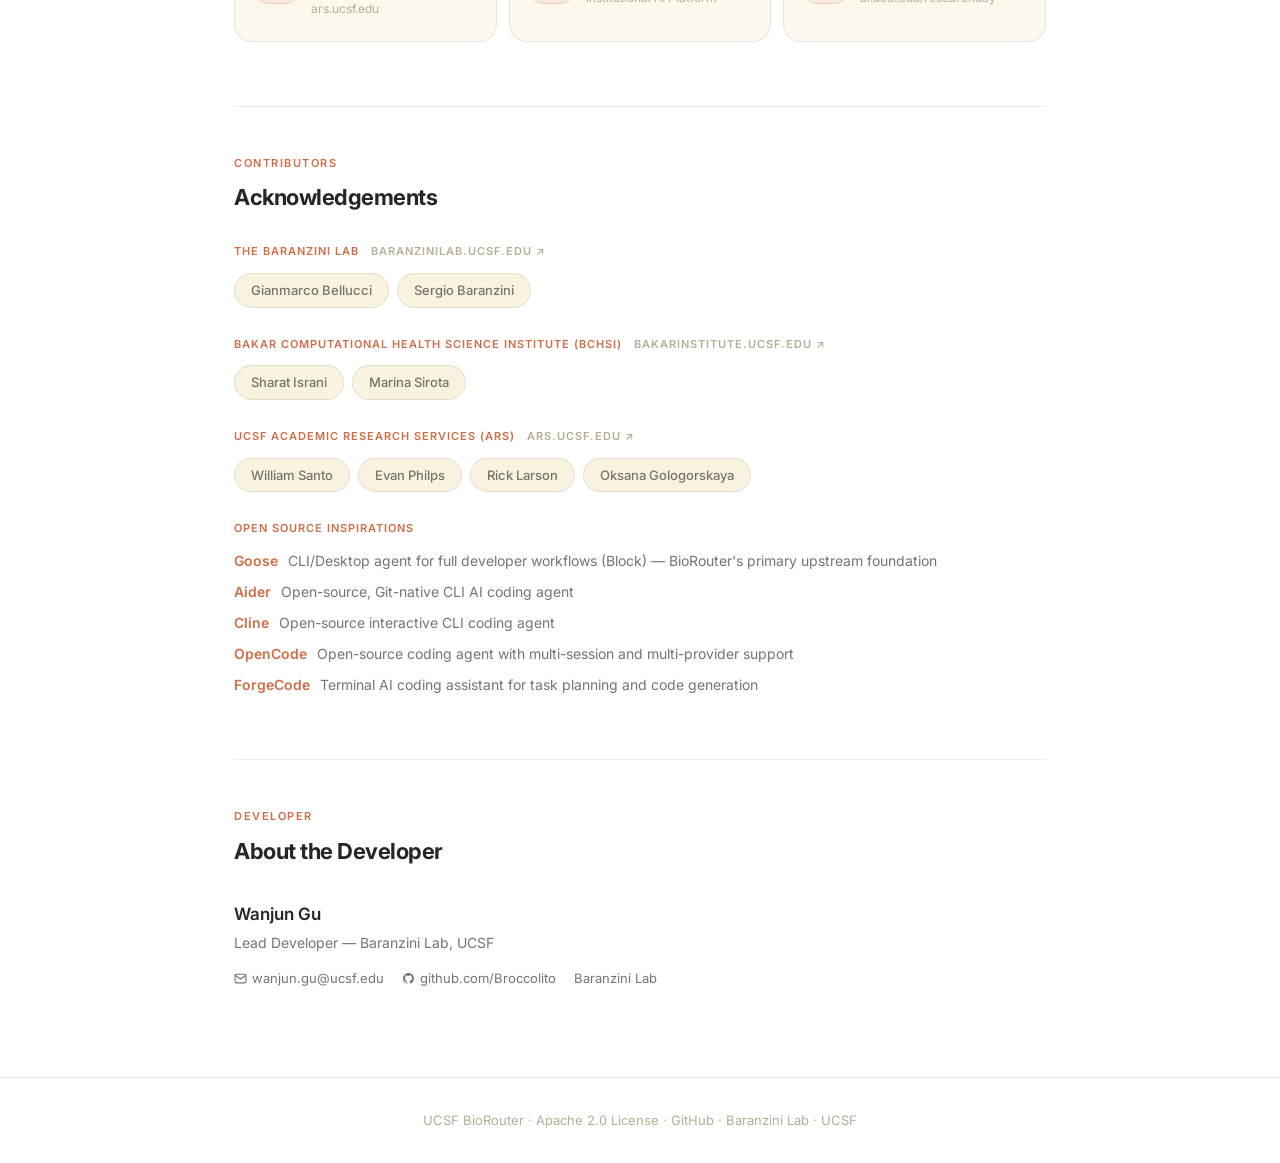
==== commit a6e94d4e: "update news" ====
--- a/about.html
+++ b/about.html
@@ -166,16 +166,15 @@
           <div class="news-link">Join the Slack →</div>
         </div>
       </a>
-      <a href="https://ucsf.zoom.us/j/95570961367?pwd=PPRWSVDT2IATaK2CK8NaHoUeFbQnvS.1&from=addon" target="_blank" class="news-card">
+      <a href="https://ucsfonline.sharepoint.com/:v:/s/ARS/IQAApkOwTvaMSI0Zk_-IBd5AAbgZsuaRtvxKnsHOdD3mJns?e=HfCQVo&nav=eyJyZWZlcnJhbEluZm8iOnsicmVmZXJyYWxBcHAiOiJTdHJlYW1XZWJBcHAiLCJyZWZlcnJhbFZpZXciOiJTaGFyZURpYWxvZy1MaW5rIiwicmVmZXJyYWxBcHBQbGF0Zm9ybSI6IldlYiIsInJlZmVycmFsTW9kZSI6InZpZXcifX0%3D&referrer=Outlook.Web&referrerScenario=email-linkwithembed" target="_blank" class="news-card">
         <div class="news-date">
           <div class="day">16</div>
           <div class="mon">Mar</div>
         </div>
         <div class="news-body">
-          <h3>BioRouter Office Hours — Installation, Usage &amp; Support</h3>
-          <p>Research Data Assets Office Hours: <em>UCSF BioRouter Demo — Secure, AI-Enabled Research Workflows.</em> Join us for a live walkthrough covering installation, usage, and issue reporting. Mon 3/16/2026 · 11:10 AM – 12:00 PM via Zoom.</p>
-          <p style="margin-top:8px; font-size:13px; color:var(--text-2);">Meeting ID: <code style="font-family:'JetBrains Mono',monospace; background:var(--bg-3); padding:2px 6px; border-radius:4px; font-size:12px; user-select:all;">955 7096 1367</code></p>
-          <div class="news-link">Join Zoom meeting →</div>
+          <h3>BioRouter Office Hours — Recording Now Available</h3>
+          <p>Research Data Assets Office Hours: <em>UCSF BioRouter Demo — Secure, AI-Enabled Research Workflows.</em> Watch the recording of our live walkthrough covering installation, usage, and issue reporting. <strong>Available to UCSF affiliates only.</strong></p>
+          <div class="news-link">Watch recording →</div>
         </div>
       </a>
       <a href="https://github.com/BaranziniLab/BioRouter/releases/tag/v1.20.0" target="_blank" class="news-card">
@@ -189,17 +188,26 @@
           <div class="news-link">View full release notes →</div>
         </div>
       </a>
-      <a href="https://ai.ucsf.edu/researchday" target="_blank" class="news-card">
+      <div class="news-card" style="cursor:default;">
         <div class="news-date">
           <div class="day">2026</div>
           <div class="mon">Event</div>
         </div>
         <div class="news-body">
-          <h3>BioRouter at UCSF AI Research Day</h3>
-          <p>BioRouter will be featured at UCSF AI Research Day — showcasing agentic AI workflows for biomedical research, the BAAM marketplace, and federated cross-institution collaboration capabilities.</p>
-          <div class="news-link">UCSF AI Research Day →</div>
-        </div>
-      </a>
+          <h3>BioRouter at UCSF Research AI Day</h3>
+          <p>BioRouter was featured at UCSF Research AI Day — showcasing agentic AI workflows for biomedical research, the BAAM marketplace, and federated cross-institution collaboration capabilities.</p>
+          <a href="https://www.youtube.com/live/_2N_w3DtO-Y?si=N1mWBmG-yRH6FVui&t=9983" target="_blank" style="display:block; margin-top:14px; position:relative; border-radius:8px; overflow:hidden; text-decoration:none;">
+            <img src="https://img.youtube.com/vi/_2N_w3DtO-Y/hqdefault.jpg" alt="BioRouter at UCSF Research AI Day" style="width:100%; display:block; border-radius:8px;">
+            <div style="position:absolute; inset:0; display:flex; align-items:center; justify-content:center; background:rgba(0,0,0,0.35); border-radius:8px;">
+              <div style="width:64px; height:64px; background:rgba(255,0,0,0.9); border-radius:50%; display:flex; align-items:center; justify-content:center;">
+                <svg width="24" height="24" viewBox="0 0 24 24" fill="white"><polygon points="9,7 19,12 9,17"/></svg>
+              </div>
+            </div>
+            <div style="position:absolute; bottom:10px; right:12px; background:rgba(0,0,0,0.7); color:#fff; font-size:12px; padding:3px 8px; border-radius:4px;">Starts at 2:46:23</div>
+          </a>
+          <a href="https://www.youtube.com/live/_2N_w3DtO-Y?si=N1mWBmG-yRH6FVui&t=9983" target="_blank" class="news-link" style="margin-top:10px;">Watch on YouTube (starts at 2:46:23) →</a>
+        </div>
+      </div>
     </div>
 
     <div class="h-rule"></div>
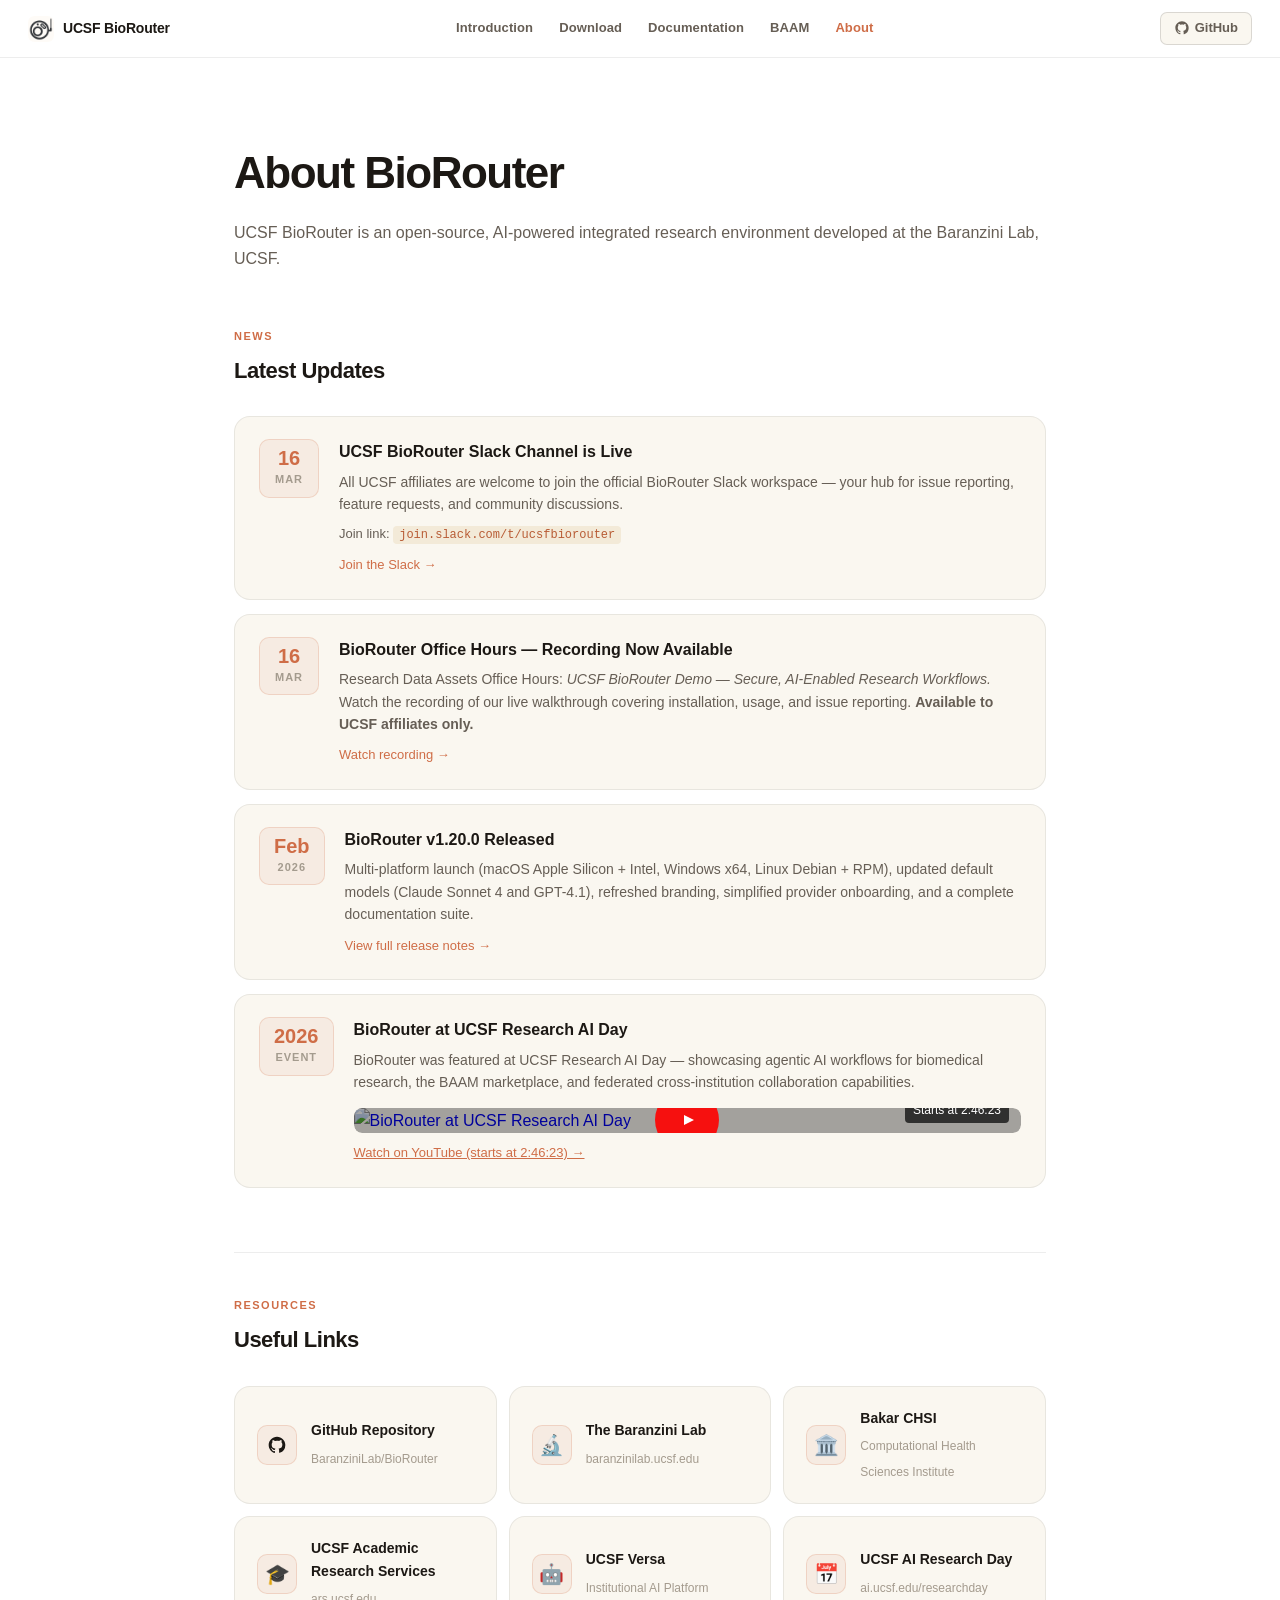
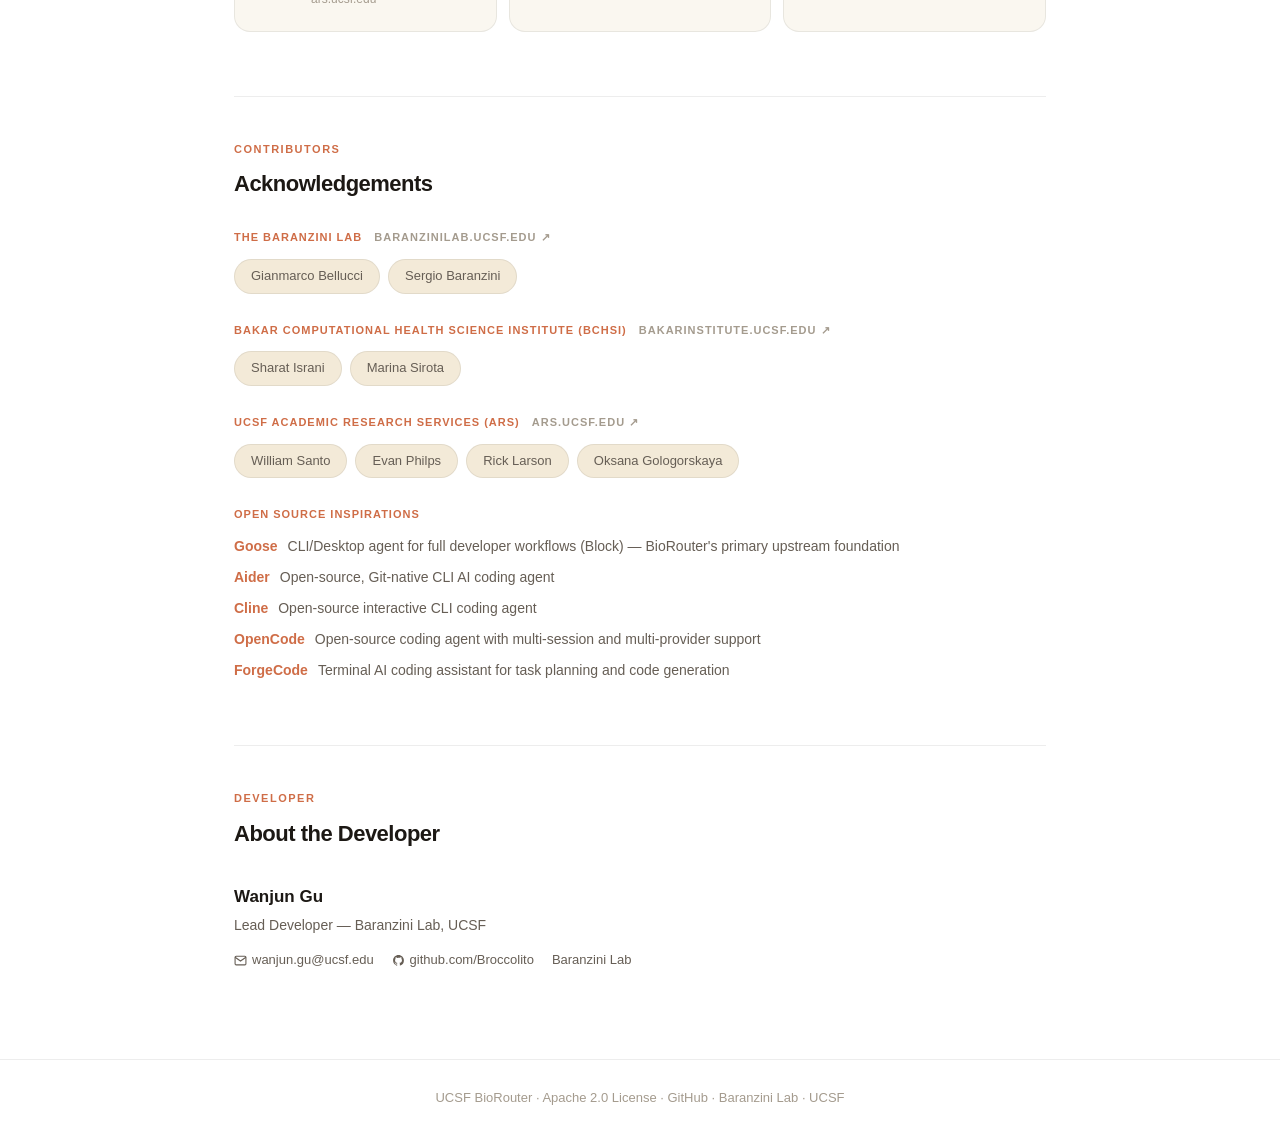
==== commit e78b1fb5: "redesign: switch to Arial, tighten design system, add commit-msg hook - Replace Inter/JetBrains Mono" ====
--- a/about.html
+++ b/about.html
@@ -5,9 +5,6 @@
   <meta name="viewport" content="width=device-width, initial-scale=1.0" />
   <title>UCSF BioRouter — About</title>
   <link rel="icon" href="icon.png" type="image/png" />
-  <link rel="preconnect" href="https://fonts.googleapis.com" />
-  <link rel="preconnect" href="https://fonts.gstatic.com" crossorigin />
-  <link href="https://fonts.googleapis.com/css2?family=Inter:wght@300;400;500;600;700&family=JetBrains+Mono:wght@400;500&display=swap" rel="stylesheet" />
   <link rel="stylesheet" href="shared.css" />
   <style>
     .about-layout { max-width: 860px; margin: 0 auto; padding: 80px 24px 80px; }
@@ -162,7 +159,7 @@
         <div class="news-body">
           <h3>UCSF BioRouter Slack Channel is Live</h3>
           <p>All UCSF affiliates are welcome to join the official BioRouter Slack workspace — your hub for issue reporting, feature requests, and community discussions.</p>
-          <p style="margin-top:8px; font-size:13px; color:var(--text-2);">Join link: <code style="font-family:'JetBrains Mono',monospace; background:var(--bg-3); padding:2px 6px; border-radius:4px; font-size:12px; user-select:all;">join.slack.com/t/ucsfbiorouter</code></p>
+          <p style="margin-top:8px; font-size:13px; color:var(--text-2);">Join link: <code style="font-family:'Menlo','Consolas','Courier New',monospace; background:var(--bg-3); padding:2px 6px; border-radius:4px; font-size:12px; user-select:all;">join.slack.com/t/ucsfbiorouter</code></p>
           <div class="news-link">Join the Slack →</div>
         </div>
       </a>
--- a/shared.css
+++ b/shared.css
@@ -1,41 +1,42 @@
 /* ═══════════════════════════════════════════════════════════════════
    UCSF BioRouter — Shared Stylesheet
-   Design: Material Design + OpenAI aesthetics, light warm theme
-   Colors from BioRouter app (main.css): warm cream + coral accent
+   Design: Clean & Warm — Arial-native typography
+   Colors: warm cream + coral accent (#cf6d47) + UCSF navy (#052049)
    ═══════════════════════════════════════════════════════════════════ */
 
 /* ─── Reset & Design Tokens ─────────────────────────────────────── */
 *, *::before, *::after { box-sizing: border-box; margin: 0; padding: 0; }
 :root {
-  /* Light warm background — anchored on BioRouter's neutral palette */
+  /* Backgrounds */
   --bg:          #ffffff;
-  --bg-2:        #fcf8ed;     /* neutral-50  warm cream */
-  --bg-3:        #f8f2df;     /* neutral-100 warm beige */
-  --bg-4:        #ece5cf;     /* neutral-200 warm tan  */
-  --border:      rgba(0,0,0,0.08);
-  --border-2:    rgba(0,0,0,0.16);
-  /* Warm dark text */
-  --text:        #2a2520;
-  --text-2:      #7a736c;
-  --text-3:      #b6ae93;
-  /* Coral/orange accent — from BioRouter's --color-block-teal: #cf6d47 */
+  --bg-2:        #faf7f0;
+  --bg-3:        #f3ead8;
+  --bg-4:        #e5d9bf;
+  --border:      rgba(0,0,0,0.07);
+  --border-2:    rgba(0,0,0,0.13);
+  /* Text */
+  --text:        #1c1814;
+  --text-2:      #665e55;
+  --text-3:      #a49b8e;
+  /* Coral accent */
   --accent:      #cf6d47;
-  --accent-light:#e07a52;
-  --accent-dim:  rgba(207,109,71,0.10);
-  --accent-dim2: rgba(207,109,71,0.18);
+  --accent-light:#da7e5a;
+  --accent-dim:  rgba(207,109,71,0.08);
+  --accent-dim2: rgba(207,109,71,0.15);
   /* UCSF Navy */
   --ucsf:        #052049;
-  --radius:      12px;
-  --radius-lg:   18px;
-  --radius-xl:   24px;
-  --shadow:      0 4px 24px rgba(0,0,0,0.08);
-  --shadow-lg:   0 12px 48px rgba(0,0,0,0.12);
-  --transition:  0.22s cubic-bezier(0.4,0,0.2,1);
+  /* Shape & motion */
+  --radius:      10px;
+  --radius-lg:   16px;
+  --radius-xl:   22px;
+  --shadow:      0 1px 12px rgba(0,0,0,0.06), 0 4px 20px rgba(0,0,0,0.04);
+  --shadow-lg:   0 4px 32px rgba(0,0,0,0.09), 0 16px 48px rgba(0,0,0,0.05);
+  --transition:  0.16s cubic-bezier(0.4,0,0.2,1);
 }
 
 html { scroll-behavior: smooth; }
 body {
-  font-family: 'Inter', -apple-system, BlinkMacSystemFont, 'Segoe UI', sans-serif;
+  font-family: Arial, 'Helvetica Neue', Helvetica, -apple-system, BlinkMacSystemFont, sans-serif;
   background: var(--bg);
   color: var(--text);
   line-height: 1.6;
@@ -45,259 +46,280 @@
 }
 
 /* ─── Scrollbar ──────────────────────────────────────────────────── */
-::-webkit-scrollbar { width: 6px; }
-::-webkit-scrollbar-track { background: var(--bg-2); }
+::-webkit-scrollbar { width: 5px; }
+::-webkit-scrollbar-track { background: transparent; }
 ::-webkit-scrollbar-thumb { background: var(--bg-4); border-radius: 3px; }
-::-webkit-scrollbar-thumb:hover { background: #d7cfb6; }
+::-webkit-scrollbar-thumb:hover { background: #c9bfa6; }
 
 /* ─── Navigation ─────────────────────────────────────────────────── */
 #navbar {
   position: fixed; top: 0; left: 0; right: 0; z-index: 100;
-  background: rgba(255,255,255,0.92);
-  backdrop-filter: blur(20px) saturate(180%);
-  -webkit-backdrop-filter: blur(20px) saturate(180%);
+  background: rgba(255,255,255,0.88);
+  backdrop-filter: blur(24px) saturate(160%);
+  -webkit-backdrop-filter: blur(24px) saturate(160%);
   border-bottom: 1px solid var(--border);
-  padding: 0 24px;
+  padding: 0 28px;
   display: flex; align-items: center; justify-content: space-between;
-  height: 60px;
+  height: 58px;
 }
 .nav-brand {
-  display: flex; align-items: center; gap: 10px;
+  display: flex; align-items: center; gap: 9px;
   text-decoration: none; color: var(--text);
   flex-shrink: 0;
 }
-.nav-logo { width: 28px; height: 28px; border-radius: 6px; }
-.nav-title { font-size: 15px; font-weight: 600; letter-spacing: -0.3px; }
+.nav-logo { width: 26px; height: 26px; border-radius: 6px; }
+.nav-title {
+  font-size: 14px; font-weight: 700; letter-spacing: -0.2px;
+}
 .nav-tabs {
-  display: flex; align-items: center; gap: 2px;
+  display: flex; align-items: center; gap: 0;
   list-style: none;
 }
 .nav-tabs li a {
-  display: block; padding: 6px 14px;
+  display: block; padding: 6px 13px;
   color: var(--text-2); text-decoration: none;
-  font-size: 14px; font-weight: 500;
-  border-radius: 8px;
-  transition: var(--transition);
+  font-size: 13px; font-weight: 700;
+  letter-spacing: 0.1px;
+  border-radius: 7px;
+  transition: color var(--transition), background var(--transition);
 }
 .nav-tabs li a:hover { color: var(--text); background: var(--bg-3); }
-.nav-tabs li a.active { color: var(--accent); background: var(--accent-dim); }
+.nav-tabs li a.active { color: var(--accent); }
 .nav-right { display: flex; align-items: center; gap: 8px; flex-shrink: 0; }
 .nav-gh-btn {
-  display: flex; align-items: center; gap: 6px;
-  padding: 6px 14px; border-radius: 8px;
-  background: var(--bg-3); border: 1px solid var(--border-2);
+  display: inline-flex; align-items: center; gap: 5px;
+  padding: 5px 13px; border-radius: 7px;
+  background: var(--bg-2); border: 1px solid var(--border-2);
   color: var(--text-2); text-decoration: none;
-  font-size: 13px; font-weight: 500;
+  font-size: 13px; font-weight: 700;
   transition: var(--transition);
 }
-.nav-gh-btn:hover { color: var(--text); border-color: var(--accent); }
+.nav-gh-btn:hover { color: var(--text); border-color: var(--accent); background: var(--bg-3); }
 .hamburger {
   display: none; flex-direction: column; gap: 5px;
   background: none; border: none; cursor: pointer; padding: 6px;
 }
-.hamburger span { width: 22px; height: 2px; background: var(--text-2); border-radius: 2px; transition: var(--transition); }
+.hamburger span { width: 20px; height: 2px; background: var(--text-2); border-radius: 2px; transition: var(--transition); }
 .mobile-menu {
-  display: none; position: fixed; top: 60px; left: 0; right: 0; z-index: 99;
+  display: none; position: fixed; top: 58px; left: 0; right: 0; z-index: 99;
   background: rgba(255,255,255,0.97);
   backdrop-filter: blur(20px);
   border-bottom: 1px solid var(--border);
-  padding: 12px 16px;
-  flex-direction: column; gap: 4px;
+  padding: 10px 16px;
+  flex-direction: column; gap: 2px;
 }
 .mobile-menu.open { display: flex; }
 .mobile-menu a {
   padding: 10px 14px; border-radius: 8px;
   color: var(--text-2); text-decoration: none;
-  font-size: 15px; font-weight: 500;
+  font-size: 14px; font-weight: 700;
   transition: var(--transition);
 }
 .mobile-menu a:hover, .mobile-menu a.active { color: var(--accent); background: var(--accent-dim); }
 
 /* ─── Page wrapper ───────────────────────────────────────────────── */
-.page { padding-top: 60px; min-height: 100vh; }
+.page { padding-top: 58px; min-height: 100vh; }
 
 /* ─── Buttons ────────────────────────────────────────────────────── */
 .btn-primary {
-  display: inline-flex; align-items: center; gap: 8px;
-  padding: 13px 28px; border-radius: var(--radius);
+  display: inline-flex; align-items: center; gap: 7px;
+  padding: 12px 26px; border-radius: var(--radius);
   background: var(--accent); color: #fff;
-  font-size: 15px; font-weight: 600;
+  font-family: inherit; font-size: 14px; font-weight: 700;
   text-decoration: none; border: none; cursor: pointer;
-  transition: var(--transition);
-  box-shadow: 0 4px 16px rgba(207,109,71,0.28);
-}
-.btn-primary:hover { background: var(--accent-light); box-shadow: 0 6px 24px rgba(207,109,71,0.42); transform: translateY(-1px); }
+  transition: background var(--transition), box-shadow var(--transition), transform var(--transition);
+  box-shadow: 0 3px 14px rgba(207,109,71,0.30);
+  letter-spacing: 0.1px;
+}
+.btn-primary:hover {
+  background: var(--accent-light);
+  box-shadow: 0 6px 22px rgba(207,109,71,0.40);
+  transform: translateY(-1px);
+}
 .btn-secondary {
-  display: inline-flex; align-items: center; gap: 8px;
-  padding: 13px 28px; border-radius: var(--radius);
+  display: inline-flex; align-items: center; gap: 7px;
+  padding: 12px 26px; border-radius: var(--radius);
   background: transparent; color: var(--text);
-  font-size: 15px; font-weight: 500;
+  font-family: inherit; font-size: 14px; font-weight: 700;
   text-decoration: none; border: 1px solid var(--border-2); cursor: pointer;
   transition: var(--transition);
-}
-.btn-secondary:hover { background: var(--bg-3); border-color: var(--accent); color: var(--accent); transform: translateY(-1px); }
-.btn-sm { padding: 8px 16px; font-size: 13px; }
+  letter-spacing: 0.1px;
+}
+.btn-secondary:hover { background: var(--bg-2); border-color: var(--accent); color: var(--accent); transform: translateY(-1px); }
+.btn-sm { padding: 7px 15px; font-size: 12px; }
 
 /* ─── Section label ──────────────────────────────────────────────── */
-.section-label { text-align: center; margin-bottom: 48px; }
+.section-label { text-align: center; margin-bottom: 52px; }
 .section-label .eyebrow {
-  font-size: 11px; font-weight: 600; letter-spacing: 1.5px;
-  text-transform: uppercase; color: var(--accent); margin-bottom: 10px;
-}
-.section-label h2 { font-size: clamp(24px, 4vw, 36px); font-weight: 700; letter-spacing: -1px; }
-.section-label p { color: var(--text-2); margin-top: 10px; max-width: 500px; margin-left: auto; margin-right: auto; }
+  display: inline-block;
+  font-size: 10px; font-weight: 700; letter-spacing: 1.8px;
+  text-transform: uppercase; color: var(--accent);
+  margin-bottom: 12px;
+}
+.section-label h2 {
+  font-size: clamp(22px, 3.5vw, 34px); font-weight: 700;
+  letter-spacing: -0.8px; line-height: 1.15;
+  color: var(--text);
+}
+.section-label p {
+  color: var(--text-2); margin-top: 12px;
+  max-width: 480px; margin-left: auto; margin-right: auto;
+  font-size: 15px; line-height: 1.65;
+}
 
 /* ─── Cards ──────────────────────────────────────────────────────── */
 .card-grid {
   display: grid;
-  grid-template-columns: repeat(auto-fit, minmax(280px, 1fr));
-  gap: 16px;
+  grid-template-columns: repeat(auto-fit, minmax(272px, 1fr));
+  gap: 14px;
 }
 .feature-card {
   background: var(--bg-2);
   border: 1px solid var(--border);
   border-radius: var(--radius-lg);
-  padding: 28px;
-  transition: var(--transition);
+  padding: 26px 28px;
+  transition: border-color var(--transition), background var(--transition), transform var(--transition), box-shadow var(--transition);
 }
 .feature-card:hover {
-  border-color: var(--accent);
+  border-color: rgba(207,109,71,0.35);
   background: var(--bg-3);
   transform: translateY(-2px);
-  box-shadow: 0 8px 32px rgba(207,109,71,0.10);
+  box-shadow: 0 6px 28px rgba(207,109,71,0.08);
 }
 .feature-icon {
-  width: 40px; height: 40px; border-radius: 10px;
+  width: 38px; height: 38px; border-radius: 9px;
   background: var(--accent-dim);
   display: flex; align-items: center; justify-content: center;
-  font-size: 20px; margin-bottom: 16px;
-  border: 1px solid rgba(207,109,71,0.2);
-}
-.feature-card h3 { font-size: 16px; font-weight: 600; margin-bottom: 8px; }
-.feature-card p { font-size: 14px; color: var(--text-2); line-height: 1.6; }
+  font-size: 18px; margin-bottom: 14px;
+  border: 1px solid rgba(207,109,71,0.16);
+}
+.feature-card h3 { font-size: 15px; font-weight: 700; margin-bottom: 7px; letter-spacing: -0.1px; }
+.feature-card p { font-size: 13px; color: var(--text-2); line-height: 1.65; }
 
 /* ─── Info / alert boxes ─────────────────────────────────────────── */
 .info-box {
   background: var(--bg-2); border: 1px solid var(--border);
   border-left: 3px solid var(--accent);
-  border-radius: var(--radius); padding: 20px 24px;
-}
-.info-box h4 { font-size: 14px; font-weight: 600; color: var(--accent); margin-bottom: 8px; }
-.info-box p { font-size: 14px; color: var(--text-2); line-height: 1.6; }
+  border-radius: var(--radius); padding: 18px 22px;
+}
+.info-box h4 { font-size: 13px; font-weight: 700; color: var(--accent); margin-bottom: 7px; }
+.info-box p { font-size: 14px; color: var(--text-2); line-height: 1.65; }
 .info-box a { color: var(--accent); text-decoration: none; }
 .info-box a:hover { text-decoration: underline; }
 .alert {
-  padding: 14px 18px; border-radius: var(--radius);
-  margin: 16px 0; font-size: 14px; line-height: 1.6;
-}
-.alert-warning { background: rgba(250,160,30,0.06); border: 1px solid rgba(250,160,30,0.2); color: #b87a10; }
-.alert-info { background: var(--accent-dim); border: 1px solid rgba(207,109,71,0.2); color: var(--accent); }
+  padding: 12px 16px; border-radius: var(--radius);
+  margin: 14px 0; font-size: 14px; line-height: 1.6;
+}
+.alert-warning { background: rgba(250,160,30,0.06); border: 1px solid rgba(250,160,30,0.18); color: #a97010; }
+.alert-info { background: var(--accent-dim); border: 1px solid rgba(207,109,71,0.18); color: var(--accent); }
 .alert strong { color: inherit; }
 
 /* ─── Code ───────────────────────────────────────────────────────── */
 pre, .code-block {
   background: var(--bg-3); border: 1px solid var(--border);
-  border-radius: var(--radius); padding: 16px 20px;
-  font-family: 'JetBrains Mono', 'Fira Code', 'Cascadia Code', monospace;
-  font-size: 13px; color: #443c2a;
-  overflow-x: auto; margin: 16px 0;
-  line-height: 1.6;
+  border-radius: var(--radius); padding: 14px 18px;
+  font-family: 'Menlo', 'Consolas', 'Courier New', monospace;
+  font-size: 13px; color: #3a3020;
+  overflow-x: auto; margin: 14px 0;
+  line-height: 1.65;
 }
 code {
-  font-family: 'JetBrains Mono', 'Fira Code', monospace;
-  font-size: 13px;
-  background: var(--bg-3); padding: 2px 6px;
-  border-radius: 4px; color: var(--accent);
+  font-family: 'Menlo', 'Consolas', 'Courier New', monospace;
+  font-size: 12.5px;
+  background: var(--bg-3); padding: 2px 5px;
+  border-radius: 4px; color: #b85c35;
 }
 pre code { background: none; padding: 0; color: inherit; font-size: inherit; }
 
 /* ─── Tables ─────────────────────────────────────────────────────── */
-.doc-table { width: 100%; border-collapse: collapse; margin: 16px 0; }
+.doc-table { width: 100%; border-collapse: collapse; margin: 14px 0; }
 .doc-table th {
-  text-align: left; padding: 10px 14px;
-  font-size: 12px; font-weight: 600; letter-spacing: 0.5px;
+  text-align: left; padding: 9px 14px;
+  font-size: 11px; font-weight: 700; letter-spacing: 0.8px;
   text-transform: uppercase; color: var(--text-3);
   background: var(--bg-2); border-bottom: 1px solid var(--border);
 }
 .doc-table td {
-  padding: 10px 14px; font-size: 14px; color: var(--text-2);
+  padding: 9px 14px; font-size: 14px; color: var(--text-2);
   border-bottom: 1px solid var(--border); vertical-align: middle;
 }
 .doc-table tr:last-child td { border-bottom: none; }
-.doc-table tr:hover td { background: rgba(0,0,0,0.02); }
+.doc-table tr:hover td { background: rgba(0,0,0,0.015); }
 .doc-table a { color: var(--accent); text-decoration: none; }
 .doc-table a:hover { text-decoration: underline; }
 
 /* ─── Doc page typography ────────────────────────────────────────── */
-.doc-page h1 { font-size: 32px; font-weight: 700; letter-spacing: -1px; margin-bottom: 8px; }
-.doc-page .doc-intro { font-size: 16px; color: var(--text-2); margin-bottom: 40px; padding-bottom: 32px; border-bottom: 1px solid var(--border); }
-.doc-page h2 { font-size: 20px; font-weight: 600; letter-spacing: -0.5px; margin: 36px 0 16px; }
-.doc-page h3 { font-size: 16px; font-weight: 600; margin: 24px 0 12px; }
-.doc-page p { font-size: 15px; color: var(--text-2); line-height: 1.7; margin-bottom: 16px; }
-.doc-page ul, .doc-page ol { padding-left: 24px; margin-bottom: 16px; }
-.doc-page li { font-size: 15px; color: var(--text-2); line-height: 1.7; margin-bottom: 6px; }
+.doc-page h1 { font-size: 30px; font-weight: 700; letter-spacing: -0.8px; margin-bottom: 7px; }
+.doc-page .doc-intro { font-size: 15px; color: var(--text-2); margin-bottom: 36px; padding-bottom: 28px; border-bottom: 1px solid var(--border); line-height: 1.65; }
+.doc-page h2 { font-size: 19px; font-weight: 700; letter-spacing: -0.4px; margin: 32px 0 14px; }
+.doc-page h3 { font-size: 15px; font-weight: 700; margin: 22px 0 10px; }
+.doc-page p { font-size: 14px; color: var(--text-2); line-height: 1.7; margin-bottom: 14px; }
+.doc-page ul, .doc-page ol { padding-left: 22px; margin-bottom: 14px; }
+.doc-page li { font-size: 14px; color: var(--text-2); line-height: 1.7; margin-bottom: 5px; }
 .doc-page a { color: var(--accent); text-decoration: none; }
 .doc-page a:hover { text-decoration: underline; }
-.doc-page strong { color: var(--text); font-weight: 600; }
+.doc-page strong { color: var(--text); font-weight: 700; }
 
 /* ─── Step cards ─────────────────────────────────────────────────── */
 .step-card {
-  display: flex; gap: 16px;
+  display: flex; gap: 14px;
   background: var(--bg-2); border: 1px solid var(--border);
-  border-radius: var(--radius-lg); padding: 24px;
-  margin-bottom: 16px;
+  border-radius: var(--radius-lg); padding: 22px 24px;
+  margin-bottom: 12px;
 }
 .step-num {
-  flex-shrink: 0; width: 32px; height: 32px;
+  flex-shrink: 0; width: 30px; height: 30px;
   border-radius: 50%; background: var(--accent);
   display: flex; align-items: center; justify-content: center;
-  font-size: 14px; font-weight: 700; color: #fff;
-}
-.step-content h3 { margin-top: 4px; margin-bottom: 8px; font-size: 16px; font-weight: 600; }
-.step-content p { font-size: 14px; color: var(--text-2); line-height: 1.6; margin-bottom: 8px; }
-.step-content ul { padding-left: 20px; }
-.step-content li { font-size: 14px; color: var(--text-2); line-height: 1.7; margin-bottom: 4px; }
+  font-size: 13px; font-weight: 700; color: #fff;
+}
+.step-content h3 { margin-top: 4px; margin-bottom: 7px; font-size: 15px; font-weight: 700; }
+.step-content p { font-size: 13px; color: var(--text-2); line-height: 1.65; margin-bottom: 7px; }
+.step-content ul { padding-left: 18px; }
+.step-content li { font-size: 13px; color: var(--text-2); line-height: 1.7; margin-bottom: 3px; }
 .step-content a { color: var(--accent); text-decoration: none; }
 .step-content a:hover { text-decoration: underline; }
-.step-content strong { color: var(--text); font-weight: 600; }
+.step-content strong { color: var(--text); font-weight: 700; }
 
 /* ─── Provider chips ─────────────────────────────────────────────── */
-.provider-grid { display: flex; flex-wrap: wrap; gap: 10px; justify-content: center; margin-top: 32px; }
+.provider-grid { display: flex; flex-wrap: wrap; gap: 9px; justify-content: center; margin-top: 28px; }
 .provider-chip {
-  display: flex; align-items: center; gap: 8px;
-  padding: 8px 16px; border-radius: 100px;
-  background: var(--bg-3); border: 1px solid var(--border);
-  font-size: 13px; font-weight: 500; color: var(--text-2);
+  display: inline-flex; align-items: center; gap: 6px;
+  padding: 7px 15px; border-radius: 100px;
+  background: var(--bg-2); border: 1px solid var(--border-2);
+  font-size: 12px; font-weight: 700; color: var(--text-2);
+  letter-spacing: 0.1px;
   transition: var(--transition);
 }
 .provider-chip:hover { border-color: var(--accent); color: var(--text); }
-.provider-chip.highlight { border-color: rgba(207,109,71,0.4); color: var(--accent); background: var(--accent-dim); }
+.provider-chip.highlight { border-color: rgba(207,109,71,0.35); color: var(--accent); background: var(--accent-dim); }
 
 /* ─── Divider ────────────────────────────────────────────────────── */
-.h-rule { height: 1px; background: var(--border); margin: 48px 0; }
+.h-rule { height: 1px; background: var(--border); margin: 44px 0; }
 
 /* ─── Tags ───────────────────────────────────────────────────────── */
 .tag {
-  padding: 3px 10px; border-radius: 100px;
-  font-size: 11px; font-weight: 600;
+  padding: 3px 9px; border-radius: 100px;
+  font-size: 10px; font-weight: 700;
   background: var(--bg-4); color: var(--text-3);
   border: 1px solid var(--border);
-}
-.tag.ucsf { background: rgba(5,32,73,0.06); color: #052049; border-color: rgba(5,32,73,0.15); }
-.tag.mcp { background: rgba(207,109,71,0.10); color: var(--accent); border-color: rgba(207,109,71,0.2); }
-.tag.federated { background: rgba(5,32,73,0.06); color: #052049; border-color: rgba(5,32,73,0.15); font-weight: 700; }
+  letter-spacing: 0.3px;
+}
+.tag.ucsf { background: rgba(5,32,73,0.06); color: #052049; border-color: rgba(5,32,73,0.13); }
+.tag.mcp { background: var(--accent-dim); color: var(--accent); border-color: rgba(207,109,71,0.18); }
+.tag.federated { background: rgba(5,32,73,0.06); color: #052049; border-color: rgba(5,32,73,0.13); font-weight: 700; }
 
 /* ─── Footer ─────────────────────────────────────────────────────── */
 footer {
   border-top: 1px solid var(--border);
-  padding: 32px 24px;
+  padding: 28px 24px;
   text-align: center;
   color: var(--text-3);
   font-size: 13px;
 }
 footer a { color: var(--text-3); text-decoration: none; }
 footer a:hover { color: var(--accent); }
-footer p + p { margin-top: 6px; }
+footer p + p { margin-top: 5px; }
 
 /* ─── Responsive ─────────────────────────────────────────────────── */
 @media (max-width: 768px) {
@@ -311,15 +333,15 @@
 
 /* ─── Animations ─────────────────────────────────────────────────── */
 @keyframes pulse {
-  0%, 100% { opacity: 0.6; transform: scale(1); }
-  50% { opacity: 1; transform: scale(1.08); }
+  0%, 100% { opacity: 0.5; transform: scale(1); }
+  50% { opacity: 0.9; transform: scale(1.06); }
 }
 @keyframes blink {
   0%, 100% { opacity: 1; }
-  50% { opacity: 0.3; }
+  50% { opacity: 0.25; }
 }
 @keyframes fadeIn {
-  from { opacity: 0; transform: translateY(8px); }
+  from { opacity: 0; transform: translateY(6px); }
   to   { opacity: 1; transform: translateY(0); }
 }
-.fade-in { animation: fadeIn 0.4s ease forwards; }
+.fade-in { animation: fadeIn 0.38s ease forwards; }
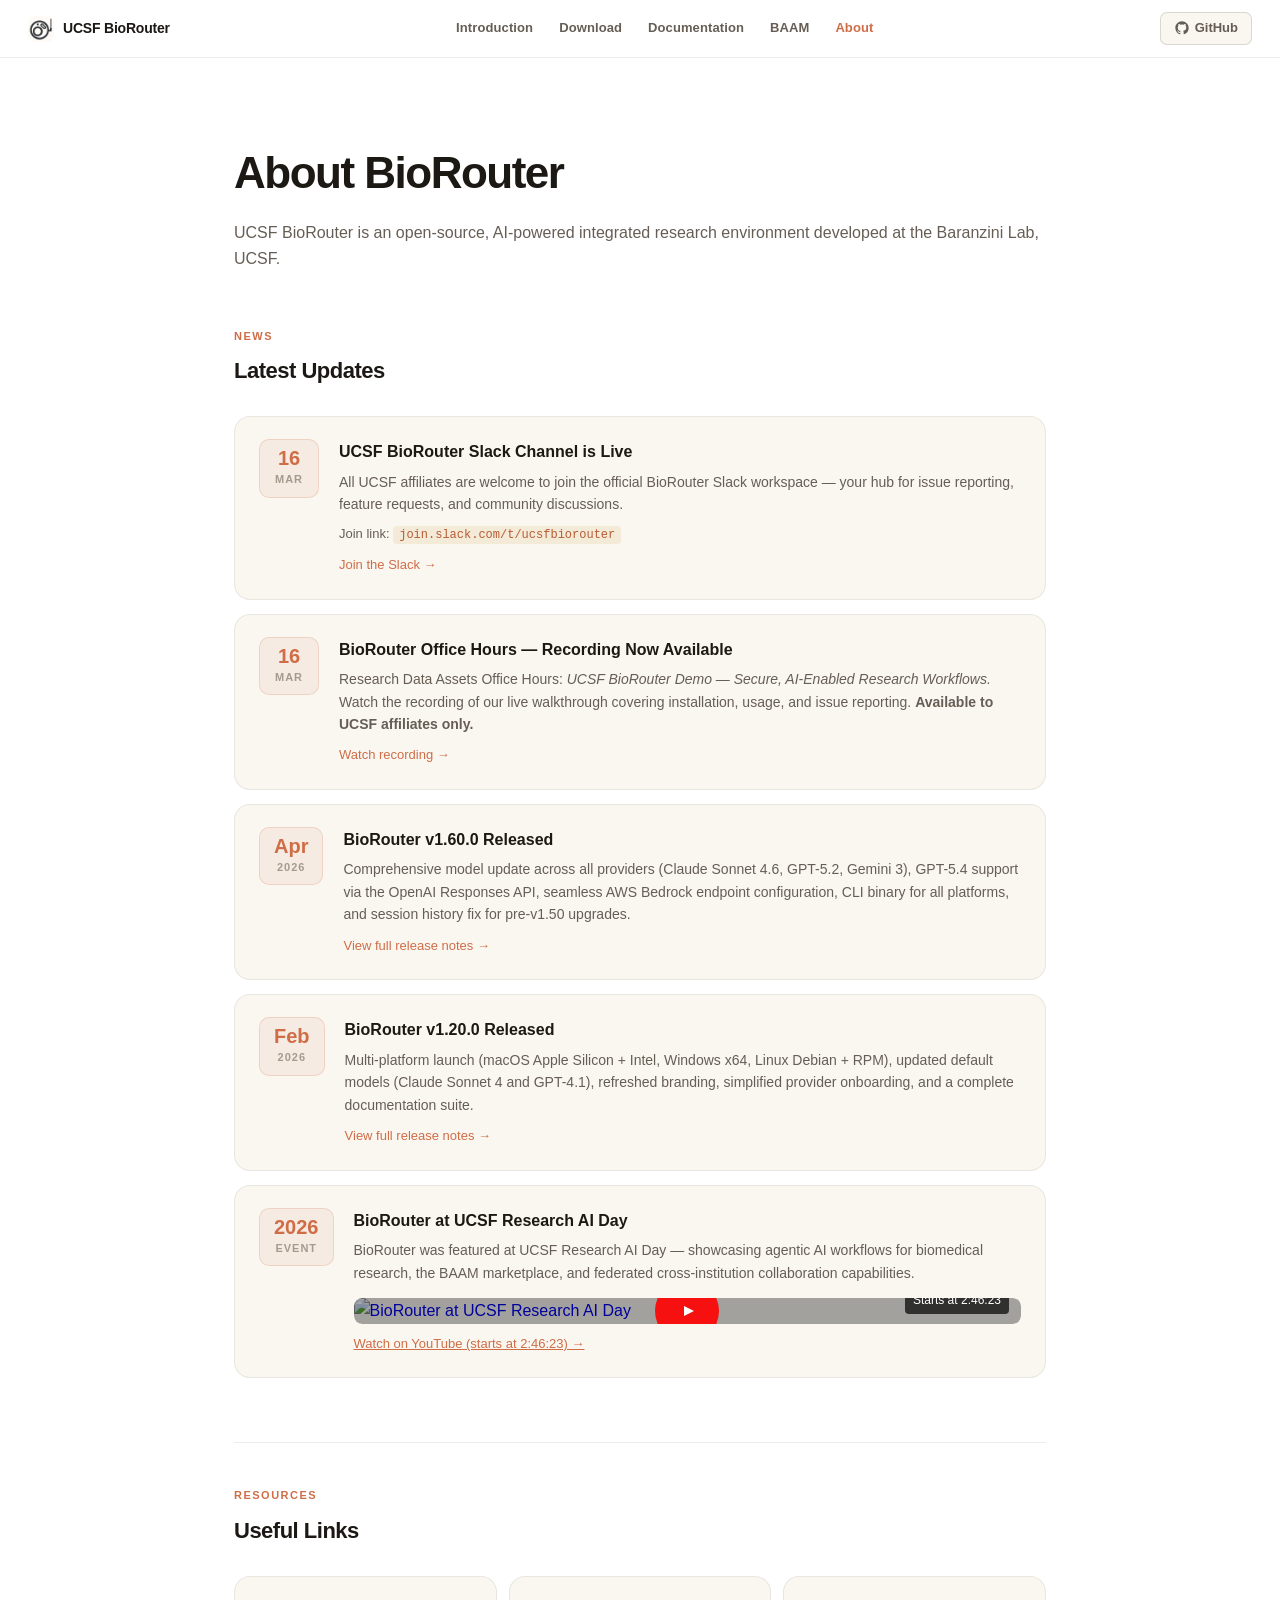
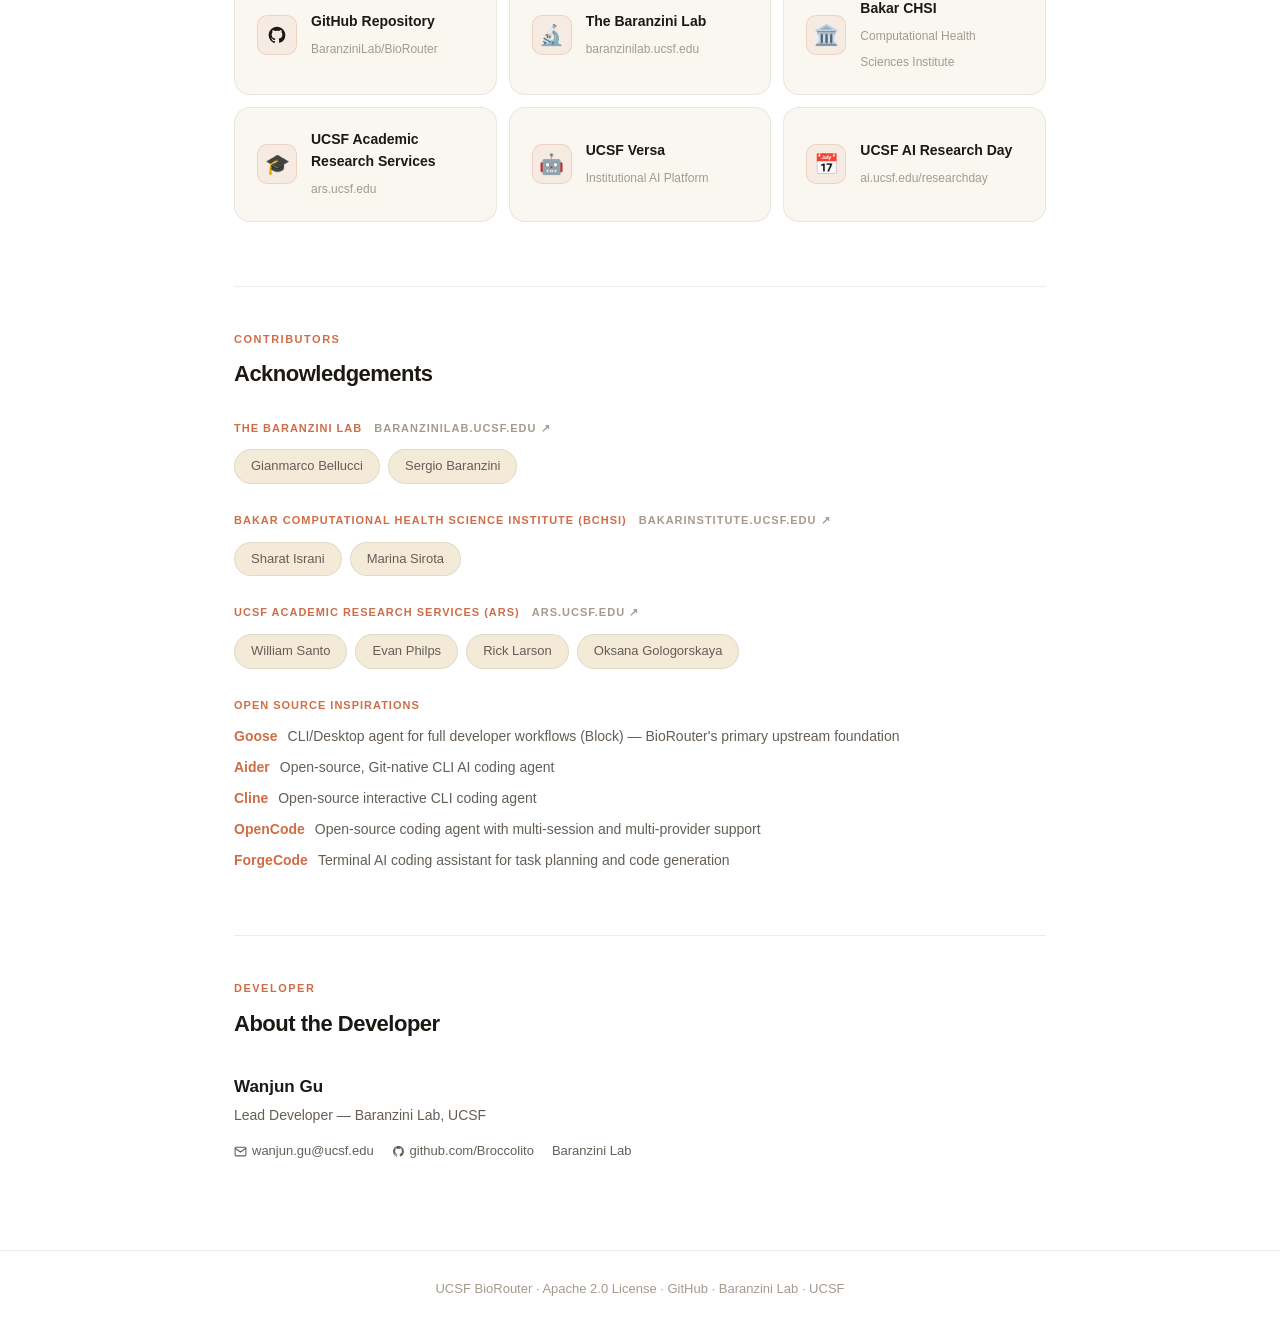
==== commit b2517689: "chore: update site to v1.60.0 — new release, model updates, CLI downloads" ====
--- a/about.html
+++ b/about.html
@@ -174,6 +174,17 @@
           <div class="news-link">Watch recording →</div>
         </div>
       </a>
+      <a href="https://github.com/BaranziniLab/BioRouter/releases/tag/v1.60.0" target="_blank" class="news-card">
+        <div class="news-date">
+          <div class="day">Apr</div>
+          <div class="mon">2026</div>
+        </div>
+        <div class="news-body">
+          <h3>BioRouter v1.60.0 Released</h3>
+          <p>Comprehensive model update across all providers (Claude Sonnet 4.6, GPT-5.2, Gemini 3), GPT-5.4 support via the OpenAI Responses API, seamless AWS Bedrock endpoint configuration, CLI binary for all platforms, and session history fix for pre-v1.50 upgrades.</p>
+          <div class="news-link">View full release notes →</div>
+        </div>
+      </a>
       <a href="https://github.com/BaranziniLab/BioRouter/releases/tag/v1.20.0" target="_blank" class="news-card">
         <div class="news-date">
           <div class="day">Feb</div>
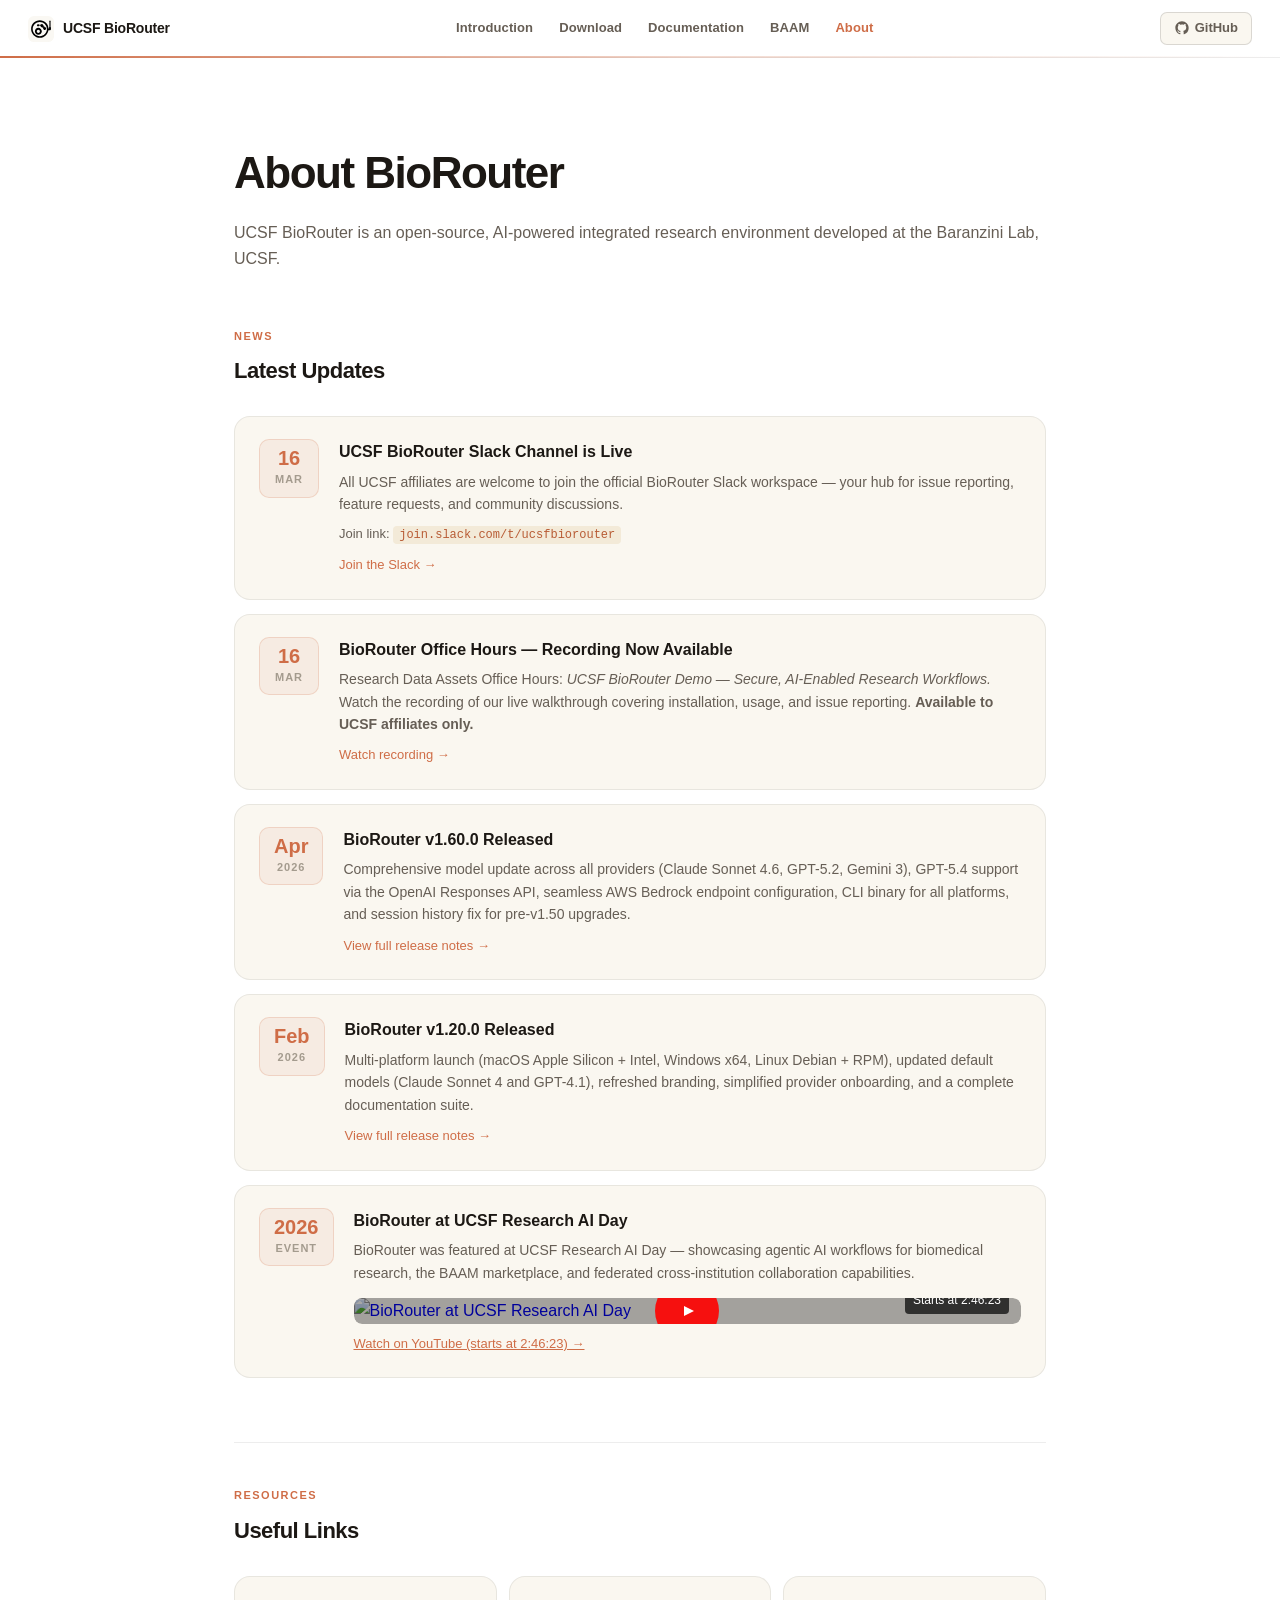
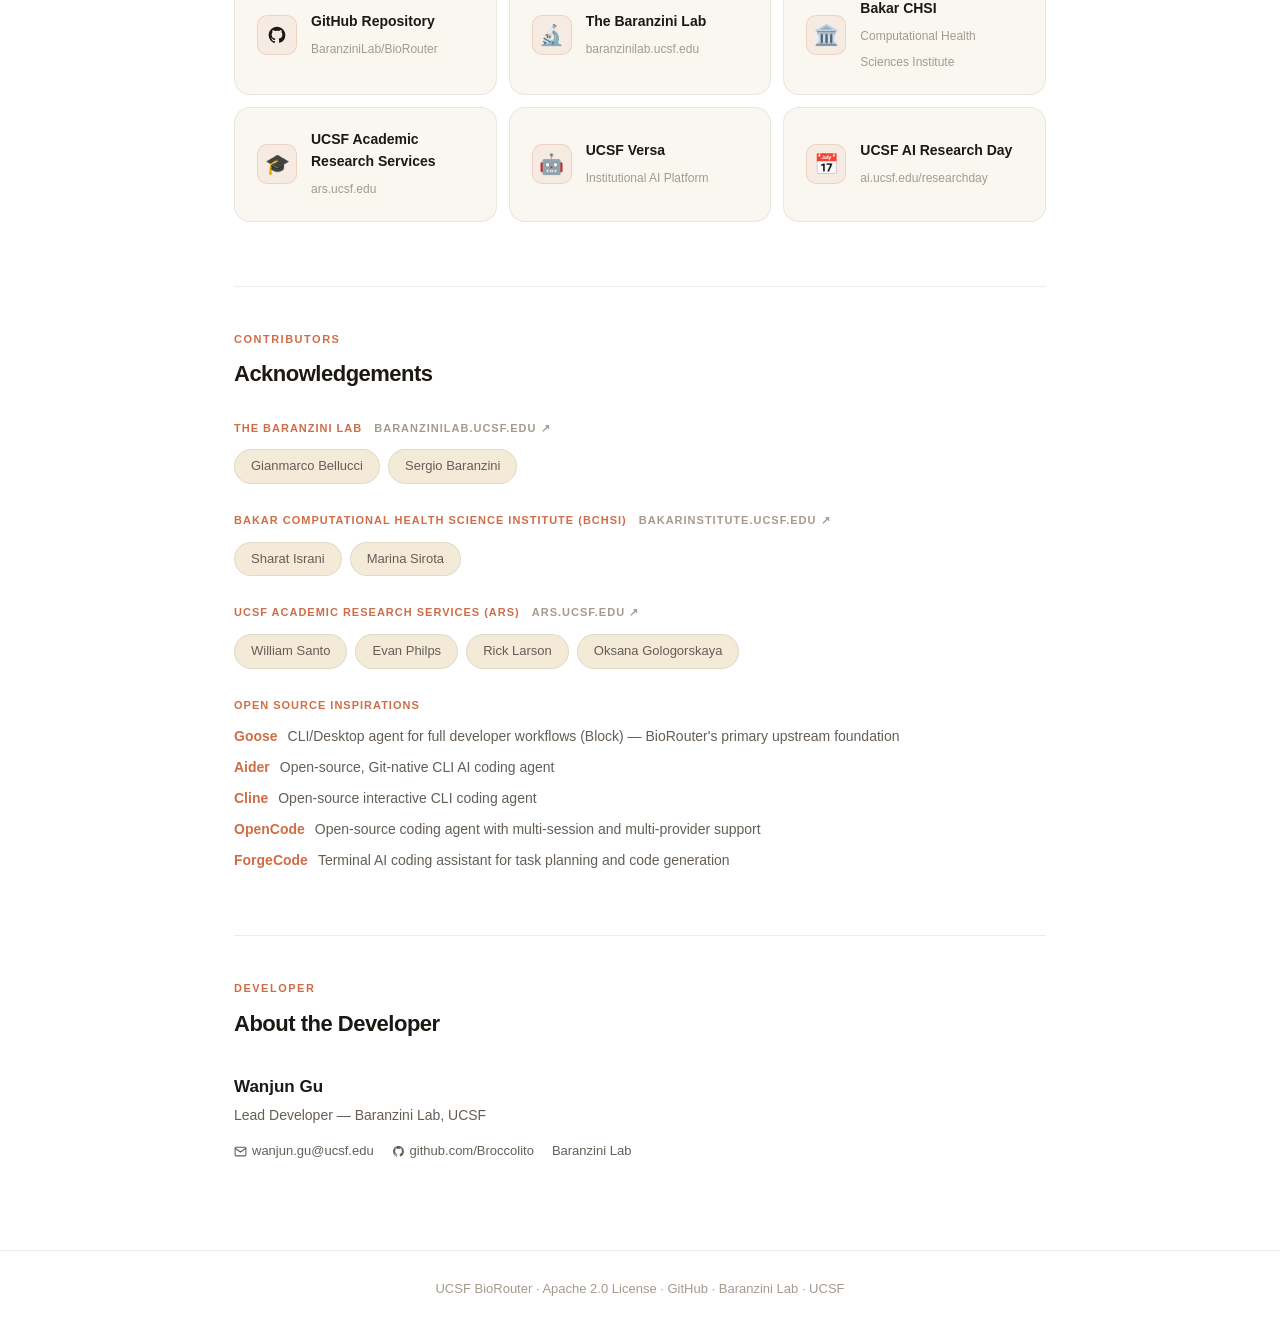
==== commit e595e503: "fix: use icon.svg for favicon and nav logo" ====
--- a/about.html
+++ b/about.html
@@ -4,7 +4,7 @@
   <meta charset="UTF-8" />
   <meta name="viewport" content="width=device-width, initial-scale=1.0" />
   <title>UCSF BioRouter — About</title>
-  <link rel="icon" href="icon.png" type="image/png" />
+  <link rel="icon" href="icon.svg" type="image/svg+xml" />
   <link rel="stylesheet" href="shared.css" />
   <style>
     .about-layout { max-width: 860px; margin: 0 auto; padding: 80px 24px 80px; }
@@ -112,7 +112,7 @@
 <!-- NAV -->
 <nav id="navbar">
   <a class="nav-brand" href="intro.html">
-    <img src="icon.png" class="nav-logo" alt="BioRouter" />
+    <img src="icon.svg" class="nav-logo" alt="BioRouter" />
     <span class="nav-title">UCSF BioRouter</span>
   </a>
   <ul class="nav-tabs">
--- a/shared.css
+++ b/shared.css
@@ -54,13 +54,20 @@
 /* ─── Navigation ─────────────────────────────────────────────────── */
 #navbar {
   position: fixed; top: 0; left: 0; right: 0; z-index: 100;
-  background: rgba(255,255,255,0.88);
-  backdrop-filter: blur(24px) saturate(160%);
-  -webkit-backdrop-filter: blur(24px) saturate(160%);
+  background: rgba(255,255,255,0.92);
+  backdrop-filter: blur(28px) saturate(180%);
+  -webkit-backdrop-filter: blur(28px) saturate(180%);
   border-bottom: 1px solid var(--border);
   padding: 0 28px;
   display: flex; align-items: center; justify-content: space-between;
   height: 58px;
+}
+#navbar::after {
+  content: '';
+  position: absolute; bottom: -1px; left: 0; right: 0;
+  height: 2px;
+  background: linear-gradient(90deg, var(--accent) 0%, rgba(207,109,71,0.25) 55%, transparent 100%);
+  pointer-events: none;
 }
 .nav-brand {
   display: flex; align-items: center; gap: 9px;
@@ -183,8 +190,7 @@
 .feature-card:hover {
   border-color: rgba(207,109,71,0.35);
   background: var(--bg-3);
-  transform: translateY(-2px);
-  box-shadow: 0 6px 28px rgba(207,109,71,0.08);
+  transform: translateY(-1px);
 }
 .feature-icon {
   width: 38px; height: 38px; border-radius: 9px;
@@ -294,6 +300,24 @@
 .provider-chip:hover { border-color: var(--accent); color: var(--text); }
 .provider-chip.highlight { border-color: rgba(207,109,71,0.35); color: var(--accent); background: var(--accent-dim); }
 
+/* ─── .brxt download chip ────────────────────────────────────────── */
+.brxt-chip {
+  display: inline-flex; align-items: center; gap: 6px;
+  padding: 7px 14px; border-radius: 8px;
+  background: var(--ucsf); color: #fff;
+  text-decoration: none; font-size: 12px; font-weight: 700;
+  letter-spacing: 0.2px; white-space: nowrap;
+  transition: var(--transition);
+}
+.brxt-chip:hover { background: #083570; }
+.brxt-chip svg { opacity: 0.85; }
+
+/* ─── Top accent bar ─────────────────────────────────────────────── */
+.accent-bar {
+  height: 3px;
+  background: linear-gradient(90deg, var(--accent) 0%, rgba(207,109,71,0.35) 60%, transparent 100%);
+}
+
 /* ─── Divider ────────────────────────────────────────────────────── */
 .h-rule { height: 1px; background: var(--border); margin: 44px 0; }
 
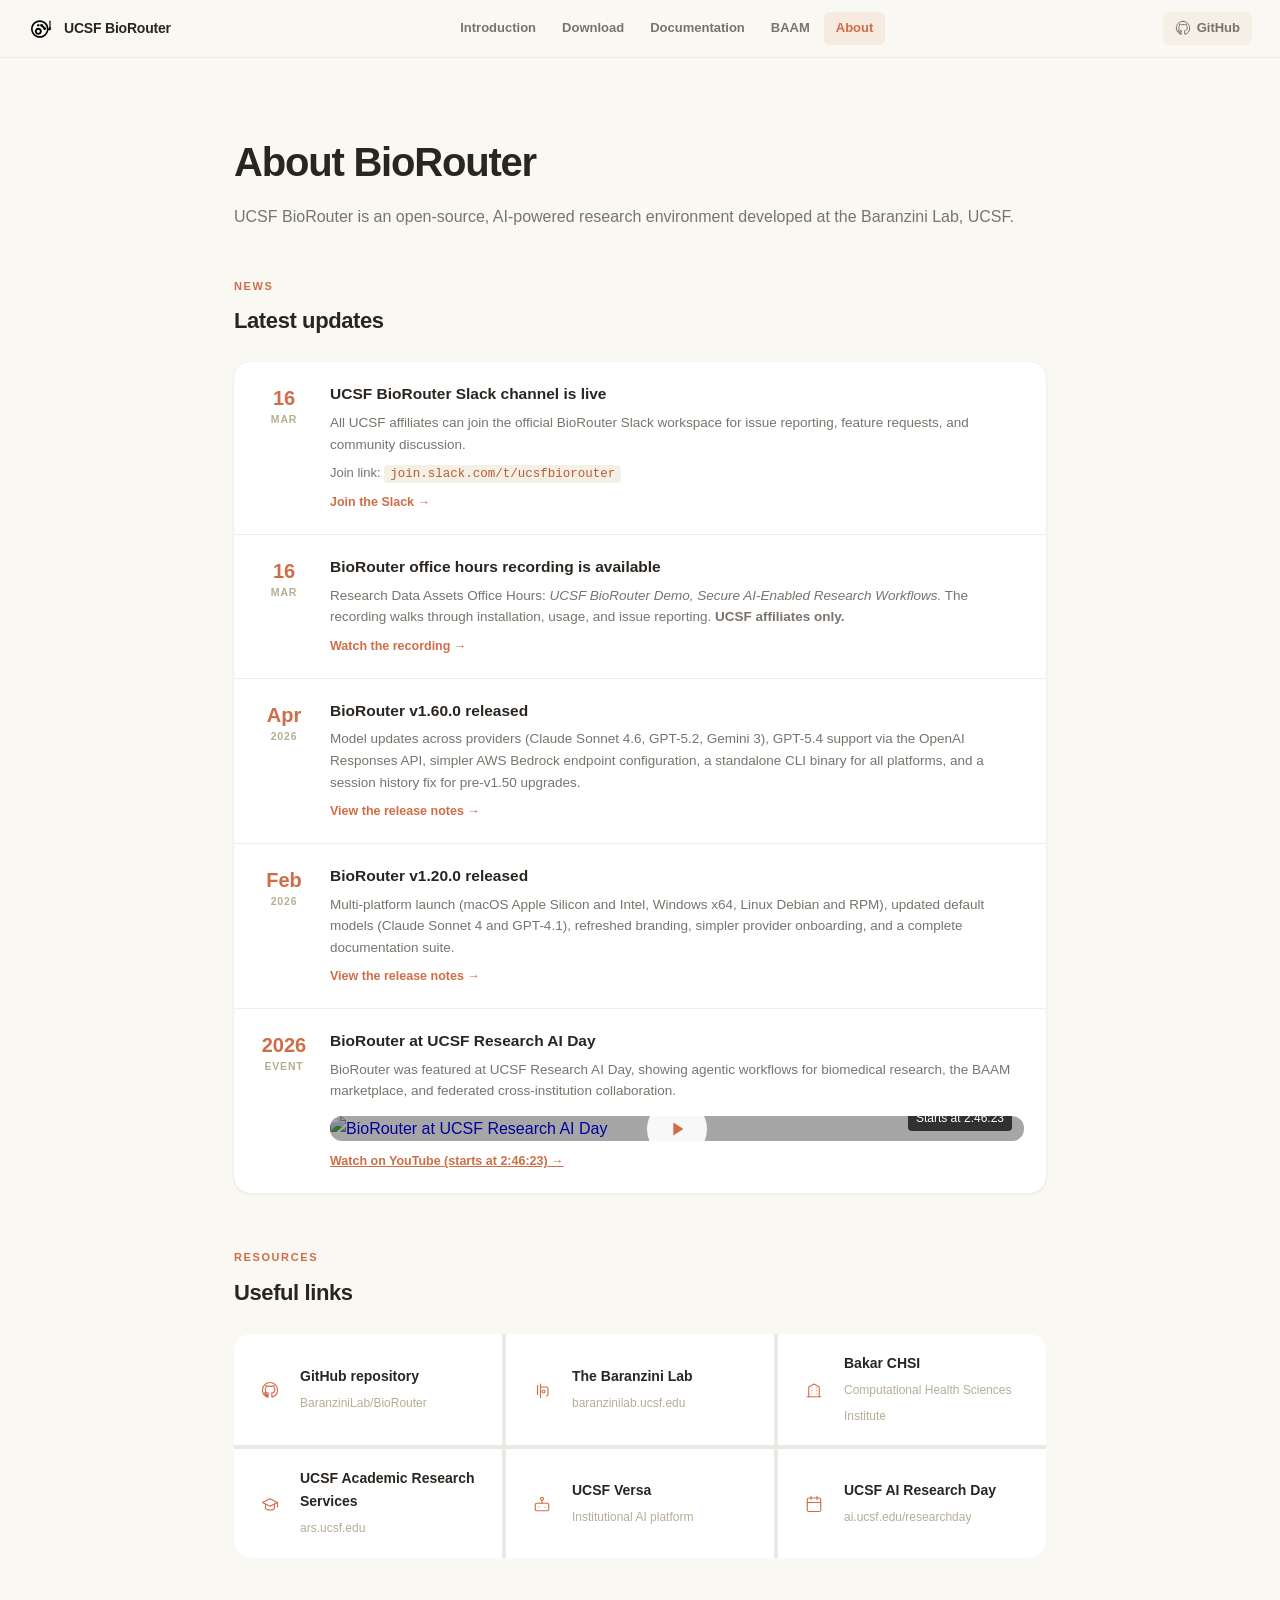
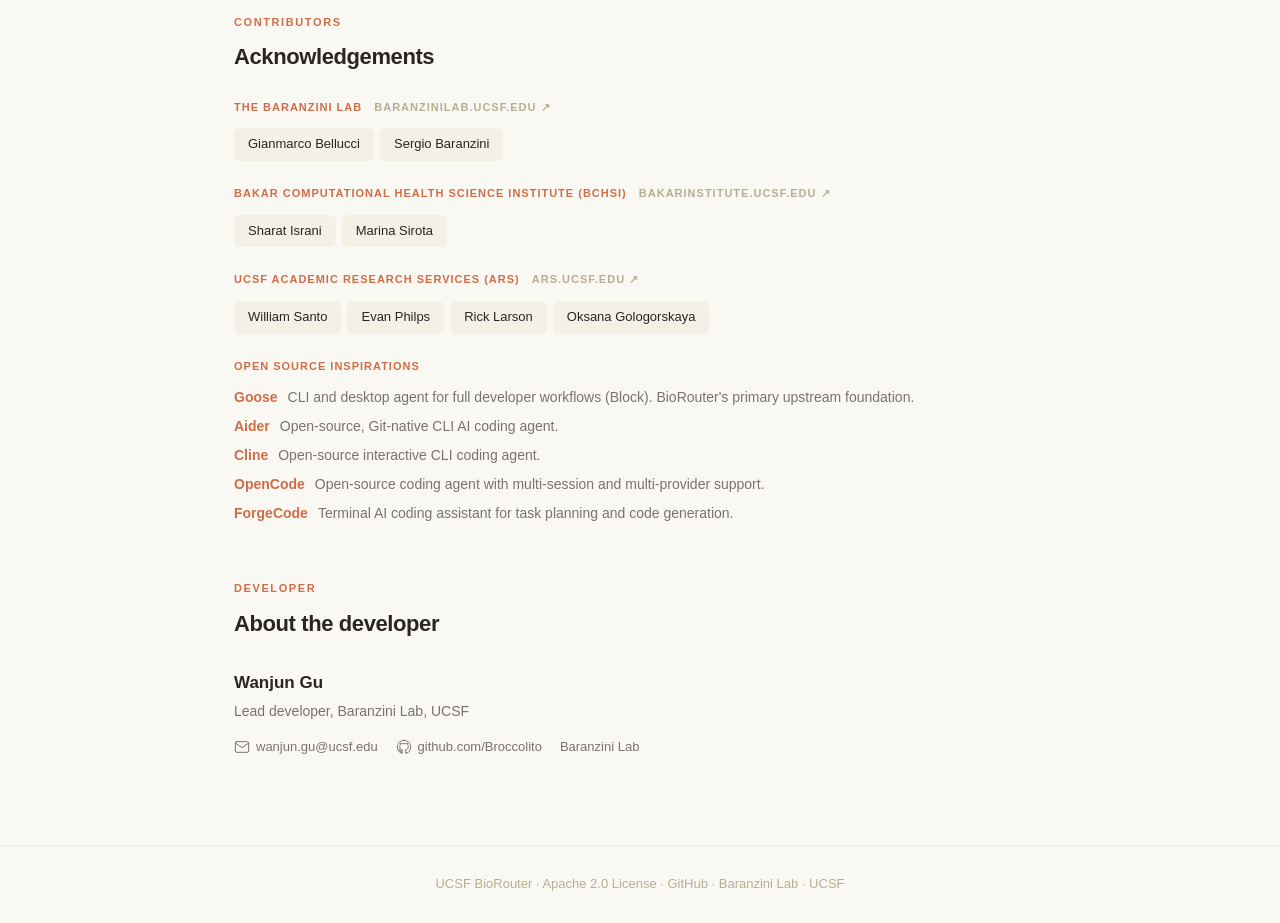
==== commit ec162d2e: "refactor: align landing site with BioRouter app aesthetic Switch the page surface to the app's cream" ====
--- a/about.html
+++ b/about.html
@@ -7,109 +7,109 @@
   <link rel="icon" href="icon.svg" type="image/svg+xml" />
   <link rel="stylesheet" href="shared.css" />
   <style>
-    .about-layout { max-width: 860px; margin: 0 auto; padding: 80px 24px 80px; }
-    .about-layout > h1 { font-size: clamp(28px, 4vw, 44px); font-weight: 700; letter-spacing: -1.5px; margin-bottom: 12px; }
-    .about-layout > .subtitle { font-size: 16px; color: var(--text-2); margin-bottom: 56px; }
-
-    /* ── Section headings ─────────────────────────────────────────── */
-    .section-header { margin-bottom: 28px; }
-    .section-header .eyebrow { font-size: 11px; font-weight: 600; letter-spacing: 1.5px; text-transform: uppercase; color: var(--accent); margin-bottom: 8px; }
-    .section-header h2 { font-size: 22px; font-weight: 700; letter-spacing: -0.5px; }
-
-    /* ── News ─────────────────────────────────────────────────────── */
-    .news-list { display: flex; flex-direction: column; gap: 14px; margin-bottom: 64px; }
-    .news-card {
-      background: var(--bg-2); border: 1px solid var(--border);
-      border-radius: var(--radius-lg); padding: 22px 24px;
-      display: flex; gap: 20px; align-items: flex-start;
-      transition: var(--transition); text-decoration: none; color: inherit;
-    }
-    .news-card:hover { border-color: var(--accent); background: var(--bg-3); transform: translateY(-2px); box-shadow: 0 6px 24px rgba(207,109,71,0.08); }
+    .about-layout { max-width: 860px; margin: 0 auto; padding: 72px 24px 80px; }
+    .about-layout > h1 { font-size: clamp(28px, 4vw, 40px); font-weight: 700; letter-spacing: -1.2px; margin-bottom: 10px; }
+    .about-layout > .subtitle { font-size: 16px; color: var(--text-2); margin-bottom: 48px; line-height: 1.6; }
+
+    .section-header { margin-bottom: 24px; }
+    .section-header .eyebrow { font-size: 11px; font-weight: 700; letter-spacing: 1.6px; text-transform: uppercase; color: var(--accent); margin-bottom: 8px; }
+    .section-header h2 { font-size: 22px; font-weight: 700; letter-spacing: -0.4px; }
+
+    /* News — flat sectioned rows */
+    .news-list {
+      display: flex; flex-direction: column;
+      background: var(--bg-2);
+      border-radius: var(--radius-xl);
+      box-shadow: var(--shadow);
+      overflow: hidden;
+      margin-bottom: 56px;
+    }
+    .news-row {
+      display: flex; gap: 18px; padding: 20px 22px;
+      border-bottom: 1px solid var(--border);
+      text-decoration: none; color: inherit;
+      transition: background var(--transition);
+    }
+    .news-row:last-child { border-bottom: none; }
+    .news-row[href]:hover { background: var(--bg-3); }
     .news-date {
-      flex-shrink: 0; background: var(--accent-dim);
-      border: 1px solid rgba(207,109,71,0.2);
-      border-radius: 10px; padding: 8px 14px; text-align: center;
-      min-width: 60px;
-    }
-    .news-date .day { font-size: 20px; font-weight: 700; color: var(--accent); line-height: 1; }
-    .news-date .mon { font-size: 11px; font-weight: 600; color: var(--text-3); text-transform: uppercase; letter-spacing: 1px; margin-top: 3px; }
-    .news-body h3 { font-size: 16px; font-weight: 600; margin-bottom: 6px; }
-    .news-body p { font-size: 14px; color: var(--text-2); line-height: 1.6; }
-    .news-link { display: inline-flex; align-items: center; gap: 4px; font-size: 13px; color: var(--accent); margin-top: 10px; }
-
-    /* ── Links grid ───────────────────────────────────────────────── */
+      flex-shrink: 0;
+      width: 56px;
+      text-align: center;
+      padding: 6px 0;
+      color: var(--accent);
+    }
+    .news-date .day { font-size: 20px; font-weight: 700; line-height: 1; }
+    .news-date .mon { font-size: 10.5px; font-weight: 600; text-transform: uppercase; letter-spacing: 0.8px; margin-top: 3px; color: var(--text-3); }
+    .news-body h3 { font-size: 15.5px; font-weight: 700; margin-bottom: 5px; }
+    .news-body p { font-size: 13.5px; color: var(--text-2); line-height: 1.6; margin-bottom: 0; }
+    .news-link { display: inline-flex; align-items: center; gap: 4px; font-size: 12.5px; color: var(--accent); margin-top: 8px; font-weight: 600; }
+
+    /* Links — flat tiles */
     .links-grid {
       display: grid;
-      grid-template-columns: repeat(auto-fill, minmax(250px, 1fr));
-      gap: 12px; margin-bottom: 64px;
-    }
-    .link-card {
-      background: var(--bg-2); border: 1px solid var(--border);
-      border-radius: var(--radius-lg); padding: 20px 22px;
+      grid-template-columns: repeat(auto-fill, minmax(240px, 1fr));
+      gap: 4px;
+      background: var(--border);
+      border-radius: var(--radius-xl);
+      overflow: hidden;
+      margin-bottom: 56px;
+    }
+    .link-row {
+      background: var(--bg-2);
+      padding: 18px 20px;
       text-decoration: none; color: inherit;
       display: flex; align-items: center; gap: 14px;
-      transition: var(--transition);
-    }
-    .link-card:hover { border-color: var(--accent); background: var(--bg-3); transform: translateY(-1px); }
-    .link-icon {
-      width: 40px; height: 40px; border-radius: 10px;
-      background: var(--accent-dim); border: 1px solid rgba(207,109,71,0.2);
-      display: flex; align-items: center; justify-content: center;
-      font-size: 20px; flex-shrink: 0;
-    }
-    .link-card h4 { font-size: 14px; font-weight: 600; margin-bottom: 3px; }
-    .link-card span { font-size: 12px; color: var(--text-3); }
-
-    /* ── Acknowledgements ─────────────────────────────────────────── */
-    .ack-section { margin-bottom: 64px; }
-    .ack-groups { display: flex; flex-direction: column; gap: 28px; margin-top: 8px; }
+      transition: background var(--transition);
+    }
+    .link-row:hover { background: var(--bg-3); }
+    .link-row .icon-tile { background: transparent; }
+    .link-row h4 { font-size: 14px; font-weight: 700; margin-bottom: 2px; }
+    .link-row span { font-size: 12px; color: var(--text-3); }
+
+    /* Acknowledgements */
+    .ack-section { margin-bottom: 56px; }
+    .ack-groups { display: flex; flex-direction: column; gap: 24px; margin-top: 10px; }
     .ack-group h4 {
-      font-size: 11px; font-weight: 600; letter-spacing: 1px;
+      font-size: 11px; font-weight: 700; letter-spacing: 1px;
       text-transform: uppercase; color: var(--accent);
       margin-bottom: 12px;
     }
-    .ack-group a.ack-group-link {
-      font-size: 11px; color: var(--text-3); text-decoration: none; margin-left: 8px;
-    }
+    .ack-group a.ack-group-link { font-size: 11px; color: var(--text-3); text-decoration: none; margin-left: 8px; }
     .ack-group a.ack-group-link:hover { color: var(--accent); }
-    .ack-names { display: flex; flex-wrap: wrap; gap: 8px; }
+    .ack-names { display: flex; flex-wrap: wrap; gap: 6px; }
     .ack-chip {
-      padding: 6px 16px; border-radius: 100px;
-      background: var(--bg-3); border: 1px solid var(--border);
-      font-size: 13px; font-weight: 500; color: var(--text-2);
-    }
-    .ack-oss-list { display: flex; flex-direction: column; gap: 10px; }
-    .ack-oss-item {
-      display: flex; align-items: baseline; gap: 10px;
-      font-size: 14px; line-height: 1.5;
-    }
-    .ack-oss-item a {
-      font-weight: 600; color: var(--accent); text-decoration: none; white-space: nowrap;
-    }
+      padding: 6px 14px; border-radius: var(--radius);
+      background: var(--bg-3); color: var(--text);
+      font-size: 13px; font-weight: 500;
+    }
+    .ack-oss-list { display: flex; flex-direction: column; gap: 8px; }
+    .ack-oss-item { display: flex; align-items: baseline; gap: 10px; font-size: 14px; line-height: 1.5; }
+    .ack-oss-item a { font-weight: 600; color: var(--accent); text-decoration: none; white-space: nowrap; }
     .ack-oss-item a:hover { text-decoration: underline; }
     .ack-oss-item span { color: var(--text-2); }
 
-    /* ── Developer — minimalist ───────────────────────────────────── */
+    /* Developer */
     .dev-minimal { padding: 4px 0 8px; }
-    .dev-minimal .dev-name { font-size: 17px; font-weight: 600; margin-bottom: 4px; color: var(--text); }
+    .dev-minimal .dev-name { font-size: 17px; font-weight: 700; margin-bottom: 4px; color: var(--text); }
     .dev-minimal .dev-role { font-size: 14px; color: var(--text-2); margin-bottom: 14px; }
     .dev-minimal .dev-links { display: flex; gap: 18px; flex-wrap: wrap; align-items: center; }
     .dev-minimal .dev-link {
       font-size: 13px; color: var(--text-2); text-decoration: none;
-      display: inline-flex; align-items: center; gap: 5px;
+      display: inline-flex; align-items: center; gap: 6px;
       transition: var(--transition);
     }
     .dev-minimal .dev-link:hover { color: var(--accent); }
-    .dev-minimal .dev-link svg { flex-shrink: 0; }
 
     @media (max-width: 600px) {
-      .news-card { flex-direction: column; gap: 14px; }
+      .news-row { flex-direction: column; gap: 10px; }
+      .news-date { width: auto; text-align: left; padding: 0; }
+      .news-date .day, .news-date .mon { display: inline; font-size: 13px; }
     }
   </style>
 </head>
 <body>
 
-<!-- NAV -->
 <nav id="navbar">
   <a class="nav-brand" href="intro.html">
     <img src="icon.svg" class="nav-logo" alt="BioRouter" />
@@ -124,7 +124,7 @@
   </ul>
   <div class="nav-right">
     <a href="https://github.com/BaranziniLab/BioRouter" target="_blank" class="nav-gh-btn">
-      <svg width="16" height="16" viewBox="0 0 24 24" fill="currentColor"><path d="M12 2C6.48 2 2 6.48 2 12c0 4.42 2.87 8.17 6.84 9.49.5.09.68-.22.68-.48v-1.7c-2.78.6-3.37-1.34-3.37-1.34-.45-1.16-1.11-1.47-1.11-1.47-.91-.62.07-.61.07-.61 1 .07 1.53 1.03 1.53 1.03.9 1.52 2.34 1.08 2.91.83.09-.65.35-1.08.63-1.33-2.22-.25-4.55-1.11-4.55-4.94 0-1.09.39-1.98 1.03-2.68-.1-.25-.45-1.27.1-2.64 0 0 .84-.27 2.75 1.02A9.56 9.56 0 0 1 12 6.8c.85 0 1.71.11 2.51.33 1.91-1.29 2.75-1.02 2.75-1.02.55 1.37.2 2.39.1 2.64.64.7 1.03 1.59 1.03 2.68 0 3.84-2.34 4.68-4.57 4.93.36.31.68.92.68 1.85v2.74c0 .27.18.58.69.48A10.01 10.01 0 0 0 22 12c0-5.52-4.48-10-10-10z"/></svg>
+      <svg class="icon icon-sm" viewBox="0 0 24 24" fill="currentColor" stroke="none"><path d="M12 2C6.48 2 2 6.48 2 12c0 4.42 2.87 8.17 6.84 9.49.5.09.68-.22.68-.48v-1.7c-2.78.6-3.37-1.34-3.37-1.34-.45-1.16-1.11-1.47-1.11-1.47-.91-.62.07-.61.07-.61 1 .07 1.53 1.03 1.53 1.03.9 1.52 2.34 1.08 2.91.83.09-.65.35-1.08.63-1.33-2.22-.25-4.55-1.11-4.55-4.94 0-1.09.39-1.98 1.03-2.68-.1-.25-.45-1.27.1-2.64 0 0 .84-.27 2.75 1.02A9.56 9.56 0 0 1 12 6.8c.85 0 1.71.11 2.51.33 1.91-1.29 2.75-1.02 2.75-1.02.55 1.37.2 2.39.1 2.64.64.7 1.03 1.59 1.03 2.68 0 3.84-2.34 4.68-4.57 4.93.36.31.68.92.68 1.85v2.74c0 .27.18.58.69.48A10.01 10.01 0 0 0 22 12c0-5.52-4.48-10-10-10z"/></svg>
       GitHub
     </a>
   </div>
@@ -143,72 +143,72 @@
 <main class="page">
   <div class="about-layout">
     <h1>About BioRouter</h1>
-    <p class="subtitle">UCSF BioRouter is an open-source, AI-powered integrated research environment developed at the Baranzini Lab, UCSF.</p>
-
-    <!-- ── NEWS ──────────────────────────────────────────────────── -->
+    <p class="subtitle">UCSF BioRouter is an open-source, AI-powered research environment developed at the Baranzini Lab, UCSF.</p>
+
+    <!-- NEWS -->
     <div class="section-header">
       <p class="eyebrow">News</p>
-      <h2>Latest Updates</h2>
+      <h2>Latest updates</h2>
     </div>
     <div class="news-list">
-      <a href="https://join.slack.com/t/ucsfbiorouter/shared_invite/zt-3t1s7vdq8-alXeG6GxVfhAXzrJQxNVNw" target="_blank" class="news-card">
+      <a href="https://join.slack.com/t/ucsfbiorouter/shared_invite/zt-3t1s7vdq8-alXeG6GxVfhAXzrJQxNVNw" target="_blank" class="news-row">
         <div class="news-date">
           <div class="day">16</div>
           <div class="mon">Mar</div>
         </div>
         <div class="news-body">
-          <h3>UCSF BioRouter Slack Channel is Live</h3>
-          <p>All UCSF affiliates are welcome to join the official BioRouter Slack workspace — your hub for issue reporting, feature requests, and community discussions.</p>
-          <p style="margin-top:8px; font-size:13px; color:var(--text-2);">Join link: <code style="font-family:'Menlo','Consolas','Courier New',monospace; background:var(--bg-3); padding:2px 6px; border-radius:4px; font-size:12px; user-select:all;">join.slack.com/t/ucsfbiorouter</code></p>
+          <h3>UCSF BioRouter Slack channel is live</h3>
+          <p>All UCSF affiliates can join the official BioRouter Slack workspace for issue reporting, feature requests, and community discussion.</p>
+          <p style="margin-top:8px; font-size:13px;">Join link: <code style="user-select:all;">join.slack.com/t/ucsfbiorouter</code></p>
           <div class="news-link">Join the Slack →</div>
         </div>
       </a>
-      <a href="https://ucsfonline.sharepoint.com/:v:/s/ARS/IQAApkOwTvaMSI0Zk_-IBd5AAbgZsuaRtvxKnsHOdD3mJns?e=HfCQVo&nav=eyJyZWZlcnJhbEluZm8iOnsicmVmZXJyYWxBcHAiOiJTdHJlYW1XZWJBcHAiLCJyZWZlcnJhbFZpZXciOiJTaGFyZURpYWxvZy1MaW5rIiwicmVmZXJyYWxBcHBQbGF0Zm9ybSI6IldlYiIsInJlZmVycmFsTW9kZSI6InZpZXcifX0%3D&referrer=Outlook.Web&referrerScenario=email-linkwithembed" target="_blank" class="news-card">
+      <a href="https://ucsfonline.sharepoint.com/:v:/s/ARS/IQAApkOwTvaMSI0Zk_-IBd5AAbgZsuaRtvxKnsHOdD3mJns?e=HfCQVo&nav=eyJyZWZlcnJhbEluZm8iOnsicmVmZXJyYWxBcHAiOiJTdHJlYW1XZWJBcHAiLCJyZWZlcnJhbFZpZXciOiJTaGFyZURpYWxvZy1MaW5rIiwicmVmZXJyYWxBcHBQbGF0Zm9ybSI6IldlYiIsInJlZmVycmFsTW9kZSI6InZpZXcifX0%3D&referrer=Outlook.Web&referrerScenario=email-linkwithembed" target="_blank" class="news-row">
         <div class="news-date">
           <div class="day">16</div>
           <div class="mon">Mar</div>
         </div>
         <div class="news-body">
-          <h3>BioRouter Office Hours — Recording Now Available</h3>
-          <p>Research Data Assets Office Hours: <em>UCSF BioRouter Demo — Secure, AI-Enabled Research Workflows.</em> Watch the recording of our live walkthrough covering installation, usage, and issue reporting. <strong>Available to UCSF affiliates only.</strong></p>
-          <div class="news-link">Watch recording →</div>
-        </div>
-      </a>
-      <a href="https://github.com/BaranziniLab/BioRouter/releases/tag/v1.60.0" target="_blank" class="news-card">
+          <h3>BioRouter office hours recording is available</h3>
+          <p>Research Data Assets Office Hours: <em>UCSF BioRouter Demo, Secure AI-Enabled Research Workflows.</em> The recording walks through installation, usage, and issue reporting. <strong>UCSF affiliates only.</strong></p>
+          <div class="news-link">Watch the recording →</div>
+        </div>
+      </a>
+      <a href="https://github.com/BaranziniLab/BioRouter/releases/tag/v1.60.0" target="_blank" class="news-row">
         <div class="news-date">
           <div class="day">Apr</div>
           <div class="mon">2026</div>
         </div>
         <div class="news-body">
-          <h3>BioRouter v1.60.0 Released</h3>
-          <p>Comprehensive model update across all providers (Claude Sonnet 4.6, GPT-5.2, Gemini 3), GPT-5.4 support via the OpenAI Responses API, seamless AWS Bedrock endpoint configuration, CLI binary for all platforms, and session history fix for pre-v1.50 upgrades.</p>
-          <div class="news-link">View full release notes →</div>
-        </div>
-      </a>
-      <a href="https://github.com/BaranziniLab/BioRouter/releases/tag/v1.20.0" target="_blank" class="news-card">
+          <h3>BioRouter v1.60.0 released</h3>
+          <p>Model updates across providers (Claude Sonnet 4.6, GPT-5.2, Gemini 3), GPT-5.4 support via the OpenAI Responses API, simpler AWS Bedrock endpoint configuration, a standalone CLI binary for all platforms, and a session history fix for pre-v1.50 upgrades.</p>
+          <div class="news-link">View the release notes →</div>
+        </div>
+      </a>
+      <a href="https://github.com/BaranziniLab/BioRouter/releases/tag/v1.20.0" target="_blank" class="news-row">
         <div class="news-date">
           <div class="day">Feb</div>
           <div class="mon">2026</div>
         </div>
         <div class="news-body">
-          <h3>BioRouter v1.20.0 Released</h3>
-          <p>Multi-platform launch (macOS Apple Silicon + Intel, Windows x64, Linux Debian + RPM), updated default models (Claude Sonnet 4 and GPT-4.1), refreshed branding, simplified provider onboarding, and a complete documentation suite.</p>
-          <div class="news-link">View full release notes →</div>
-        </div>
-      </a>
-      <div class="news-card" style="cursor:default;">
+          <h3>BioRouter v1.20.0 released</h3>
+          <p>Multi-platform launch (macOS Apple Silicon and Intel, Windows x64, Linux Debian and RPM), updated default models (Claude Sonnet 4 and GPT-4.1), refreshed branding, simpler provider onboarding, and a complete documentation suite.</p>
+          <div class="news-link">View the release notes →</div>
+        </div>
+      </a>
+      <div class="news-row" style="cursor:default;">
         <div class="news-date">
           <div class="day">2026</div>
           <div class="mon">Event</div>
         </div>
         <div class="news-body">
           <h3>BioRouter at UCSF Research AI Day</h3>
-          <p>BioRouter was featured at UCSF Research AI Day — showcasing agentic AI workflows for biomedical research, the BAAM marketplace, and federated cross-institution collaboration capabilities.</p>
-          <a href="https://www.youtube.com/live/_2N_w3DtO-Y?si=N1mWBmG-yRH6FVui&t=9983" target="_blank" style="display:block; margin-top:14px; position:relative; border-radius:8px; overflow:hidden; text-decoration:none;">
-            <img src="https://img.youtube.com/vi/_2N_w3DtO-Y/hqdefault.jpg" alt="BioRouter at UCSF Research AI Day" style="width:100%; display:block; border-radius:8px;">
-            <div style="position:absolute; inset:0; display:flex; align-items:center; justify-content:center; background:rgba(0,0,0,0.35); border-radius:8px;">
-              <div style="width:64px; height:64px; background:rgba(255,0,0,0.9); border-radius:50%; display:flex; align-items:center; justify-content:center;">
-                <svg width="24" height="24" viewBox="0 0 24 24" fill="white"><polygon points="9,7 19,12 9,17"/></svg>
+          <p>BioRouter was featured at UCSF Research AI Day, showing agentic workflows for biomedical research, the BAAM marketplace, and federated cross-institution collaboration.</p>
+          <a href="https://www.youtube.com/live/_2N_w3DtO-Y?si=N1mWBmG-yRH6FVui&t=9983" target="_blank" style="display:block; margin-top:14px; position:relative; border-radius:var(--radius-lg); overflow:hidden; text-decoration:none;">
+            <img src="https://img.youtube.com/vi/_2N_w3DtO-Y/hqdefault.jpg" alt="BioRouter at UCSF Research AI Day" style="width:100%; display:block;">
+            <div style="position:absolute; inset:0; display:flex; align-items:center; justify-content:center; background:rgba(0,0,0,0.35);">
+              <div style="width:60px; height:60px; background:rgba(255,255,255,0.92); border-radius:50%; display:flex; align-items:center; justify-content:center;">
+                <svg width="22" height="22" viewBox="0 0 24 24" fill="var(--accent)"><polygon points="8,5 19,12 8,19"/></svg>
               </div>
             </div>
             <div style="position:absolute; bottom:10px; right:12px; background:rgba(0,0,0,0.7); color:#fff; font-size:12px; padding:3px 8px; border-radius:4px;">Starts at 2:46:23</div>
@@ -218,53 +218,61 @@
       </div>
     </div>
 
-    <div class="h-rule"></div>
-
-    <!-- ── LINKS ──────────────────────────────────────────────────── -->
+    <!-- LINKS -->
     <div class="section-header">
       <p class="eyebrow">Resources</p>
-      <h2>Useful Links</h2>
+      <h2>Useful links</h2>
     </div>
     <div class="links-grid">
-      <a href="https://github.com/BaranziniLab/BioRouter" target="_blank" class="link-card">
-        <div class="link-icon">
-          <svg width="20" height="20" viewBox="0 0 24 24" fill="currentColor"><path d="M12 2C6.48 2 2 6.48 2 12c0 4.42 2.87 8.17 6.84 9.49.5.09.68-.22.68-.48v-1.7c-2.78.6-3.37-1.34-3.37-1.34-.45-1.16-1.11-1.47-1.11-1.47-.91-.62.07-.61.07-.61 1 .07 1.53 1.03 1.53 1.03.9 1.52 2.34 1.08 2.91.83.09-.65.35-1.08.63-1.33-2.22-.25-4.55-1.11-4.55-4.94 0-1.09.39-1.98 1.03-2.68-.1-.25-.45-1.27.1-2.64 0 0 .84-.27 2.75 1.02A9.56 9.56 0 0 1 12 6.8c.85 0 1.71.11 2.51.33 1.91-1.29 2.75-1.02 2.75-1.02.55 1.37.2 2.39.1 2.64.64.7 1.03 1.59 1.03 2.68 0 3.84-2.34 4.68-4.57 4.93.36.31.68.92.68 1.85v2.74c0 .27.18.58.69.48A10.01 10.01 0 0 0 22 12c0-5.52-4.48-10-10-10z"/></svg>
-        </div>
-        <div>
-          <h4>GitHub Repository</h4>
+      <a href="https://github.com/BaranziniLab/BioRouter" target="_blank" class="link-row">
+        <div class="icon-tile icon-tile-sm">
+          <svg class="icon" viewBox="0 0 24 24" fill="currentColor" stroke="none"><path d="M12 2C6.48 2 2 6.48 2 12c0 4.42 2.87 8.17 6.84 9.49.5.09.68-.22.68-.48v-1.7c-2.78.6-3.37-1.34-3.37-1.34-.45-1.16-1.11-1.47-1.11-1.47-.91-.62.07-.61.07-.61 1 .07 1.53 1.03 1.53 1.03.9 1.52 2.34 1.08 2.91.83.09-.65.35-1.08.63-1.33-2.22-.25-4.55-1.11-4.55-4.94 0-1.09.39-1.98 1.03-2.68-.1-.25-.45-1.27.1-2.64 0 0 .84-.27 2.75 1.02A9.56 9.56 0 0 1 12 6.8c.85 0 1.71.11 2.51.33 1.91-1.29 2.75-1.02 2.75-1.02.55 1.37.2 2.39.1 2.64.64.7 1.03 1.59 1.03 2.68 0 3.84-2.34 4.68-4.57 4.93.36.31.68.92.68 1.85v2.74c0 .27.18.58.69.48A10.01 10.01 0 0 0 22 12c0-5.52-4.48-10-10-10z"/></svg>
+        </div>
+        <div>
+          <h4>GitHub repository</h4>
           <span>BaranziniLab/BioRouter</span>
         </div>
       </a>
-      <a href="https://baranzinilab.ucsf.edu/" target="_blank" class="link-card">
-        <div class="link-icon">🔬</div>
+      <a href="https://baranzinilab.ucsf.edu/" target="_blank" class="link-row">
+        <div class="icon-tile icon-tile-sm">
+          <svg class="icon" viewBox="0 0 24 24"><path d="M6 18L6 6"/><path d="M10 4v18"/><path d="M18 20a2 2 0 0 0 2-2V10a2 2 0 0 0-2-2H10"/><circle cx="14" cy="14" r="2"/></svg>
+        </div>
         <div>
           <h4>The Baranzini Lab</h4>
           <span>baranzinilab.ucsf.edu</span>
         </div>
       </a>
-      <a href="https://bakarinstitute.ucsf.edu/" target="_blank" class="link-card">
-        <div class="link-icon">🏛️</div>
+      <a href="https://bakarinstitute.ucsf.edu/" target="_blank" class="link-row">
+        <div class="icon-tile icon-tile-sm">
+          <svg class="icon" viewBox="0 0 24 24"><path d="M3 21h18"/><path d="M5 21V8l7-4 7 4v13"/><path d="M9 9v.01M15 9v.01M9 13v.01M15 13v.01M9 17v.01M15 17v.01"/></svg>
+        </div>
         <div>
           <h4>Bakar CHSI</h4>
           <span>Computational Health Sciences Institute</span>
         </div>
       </a>
-      <a href="https://ars.ucsf.edu/" target="_blank" class="link-card">
-        <div class="link-icon">🎓</div>
+      <a href="https://ars.ucsf.edu/" target="_blank" class="link-row">
+        <div class="icon-tile icon-tile-sm">
+          <svg class="icon" viewBox="0 0 24 24"><path d="M22 10v6M2 10l10-5 10 5-10 5z"/><path d="M6 12v5c0 1.7 2.7 3 6 3s6-1.3 6-3v-5"/></svg>
+        </div>
         <div>
           <h4>UCSF Academic Research Services</h4>
           <span>ars.ucsf.edu</span>
         </div>
       </a>
-      <a href="https://ai.ucsf.edu/platforms-tools-and-resources/ucsf-versa" target="_blank" class="link-card">
-        <div class="link-icon">🤖</div>
+      <a href="https://ai.ucsf.edu/platforms-tools-and-resources/ucsf-versa" target="_blank" class="link-row">
+        <div class="icon-tile icon-tile-sm">
+          <svg class="icon" viewBox="0 0 24 24"><rect x="3" y="11" width="18" height="10" rx="2"/><circle cx="12" cy="5" r="2"/><path d="M12 7v4"/><line x1="8" y1="16" x2="8" y2="16"/><line x1="16" y1="16" x2="16" y2="16"/></svg>
+        </div>
         <div>
           <h4>UCSF Versa</h4>
-          <span>Institutional AI Platform</span>
-        </div>
-      </a>
-      <a href="https://ai.ucsf.edu/researchday" target="_blank" class="link-card">
-        <div class="link-icon">📅</div>
+          <span>Institutional AI platform</span>
+        </div>
+      </a>
+      <a href="https://ai.ucsf.edu/researchday" target="_blank" class="link-row">
+        <div class="icon-tile icon-tile-sm">
+          <svg class="icon" viewBox="0 0 24 24"><rect x="3" y="4" width="18" height="18" rx="2"/><line x1="16" y1="2" x2="16" y2="6"/><line x1="8" y1="2" x2="8" y2="6"/><line x1="3" y1="10" x2="21" y2="10"/></svg>
+        </div>
         <div>
           <h4>UCSF AI Research Day</h4>
           <span>ai.ucsf.edu/researchday</span>
@@ -272,9 +280,7 @@
       </a>
     </div>
 
-    <div class="h-rule"></div>
-
-    <!-- ── ACKNOWLEDGEMENTS ───────────────────────────────────────── -->
+    <!-- ACKNOWLEDGEMENTS -->
     <div class="ack-section">
       <div class="section-header">
         <p class="eyebrow">Contributors</p>
@@ -314,50 +320,48 @@
           </div>
         </div>
         <div class="ack-group">
-          <h4>Open Source Inspirations</h4>
+          <h4>Open source inspirations</h4>
           <div class="ack-oss-list">
             <div class="ack-oss-item">
               <a href="https://block.github.io/goose/" target="_blank">Goose</a>
-              <span>CLI/Desktop agent for full developer workflows (Block) — BioRouter's primary upstream foundation</span>
+              <span>CLI and desktop agent for full developer workflows (Block). BioRouter's primary upstream foundation.</span>
             </div>
             <div class="ack-oss-item">
               <a href="https://aider.chat/" target="_blank">Aider</a>
-              <span>Open-source, Git-native CLI AI coding agent</span>
+              <span>Open-source, Git-native CLI AI coding agent.</span>
             </div>
             <div class="ack-oss-item">
               <a href="https://github.com/cline/cline" target="_blank">Cline</a>
-              <span>Open-source interactive CLI coding agent</span>
+              <span>Open-source interactive CLI coding agent.</span>
             </div>
             <div class="ack-oss-item">
               <a href="https://opencode.ai/" target="_blank">OpenCode</a>
-              <span>Open-source coding agent with multi-session and multi-provider support</span>
+              <span>Open-source coding agent with multi-session and multi-provider support.</span>
             </div>
             <div class="ack-oss-item">
               <a href="https://forgecode.dev/" target="_blank">ForgeCode</a>
-              <span>Terminal AI coding assistant for task planning and code generation</span>
+              <span>Terminal AI coding assistant for task planning and code generation.</span>
             </div>
           </div>
         </div>
       </div>
     </div>
 
-    <div class="h-rule"></div>
-
-    <!-- ── DEVELOPER ──────────────────────────────────────────────── -->
+    <!-- DEVELOPER -->
     <div class="section-header">
       <p class="eyebrow">Developer</p>
-      <h2>About the Developer</h2>
+      <h2>About the developer</h2>
     </div>
     <div class="dev-minimal">
       <p class="dev-name">Wanjun Gu</p>
-      <p class="dev-role">Lead Developer &mdash; Baranzini Lab, UCSF</p>
+      <p class="dev-role">Lead developer, Baranzini Lab, UCSF</p>
       <div class="dev-links">
         <a href="mailto:wanjun.gu@ucsf.edu" class="dev-link">
-          <svg width="13" height="13" viewBox="0 0 24 24" fill="none" stroke="currentColor" stroke-width="2"><path d="M4 4h16c1.1 0 2 .9 2 2v12c0 1.1-.9 2-2 2H4c-1.1 0-2-.9-2-2V6c0-1.1.9-2 2-2z"/><polyline points="22,6 12,13 2,6"/></svg>
+          <svg class="icon icon-sm" viewBox="0 0 24 24"><path d="M4 4h16c1.1 0 2 .9 2 2v12c0 1.1-.9 2-2 2H4c-1.1 0-2-.9-2-2V6c0-1.1.9-2 2-2z"/><polyline points="22,6 12,13 2,6"/></svg>
           wanjun.gu@ucsf.edu
         </a>
         <a href="https://github.com/Broccolito" target="_blank" class="dev-link">
-          <svg width="13" height="13" viewBox="0 0 24 24" fill="currentColor"><path d="M12 2C6.48 2 2 6.48 2 12c0 4.42 2.87 8.17 6.84 9.49.5.09.68-.22.68-.48v-1.7c-2.78.6-3.37-1.34-3.37-1.34-.45-1.16-1.11-1.47-1.11-1.47-.91-.62.07-.61.07-.61 1 .07 1.53 1.03 1.53 1.03.9 1.52 2.34 1.08 2.91.83.09-.65.35-1.08.63-1.33-2.22-.25-4.55-1.11-4.55-4.94 0-1.09.39-1.98 1.03-2.68-.1-.25-.45-1.27.1-2.64 0 0 .84-.27 2.75 1.02A9.56 9.56 0 0 1 12 6.8c.85 0 1.71.11 2.51.33 1.91-1.29 2.75-1.02 2.75-1.02.55 1.37.2 2.39.1 2.64.64.7 1.03 1.59 1.03 2.68 0 3.84-2.34 4.68-4.57 4.93.36.31.68.92.68 1.85v2.74c0 .27.18.58.69.48A10.01 10.01 0 0 0 22 12c0-5.52-4.48-10-10-10z"/></svg>
+          <svg class="icon icon-sm" viewBox="0 0 24 24" fill="currentColor" stroke="none"><path d="M12 2C6.48 2 2 6.48 2 12c0 4.42 2.87 8.17 6.84 9.49.5.09.68-.22.68-.48v-1.7c-2.78.6-3.37-1.34-3.37-1.34-.45-1.16-1.11-1.47-1.11-1.47-.91-.62.07-.61.07-.61 1 .07 1.53 1.03 1.53 1.03.9 1.52 2.34 1.08 2.91.83.09-.65.35-1.08.63-1.33-2.22-.25-4.55-1.11-4.55-4.94 0-1.09.39-1.98 1.03-2.68-.1-.25-.45-1.27.1-2.64 0 0 .84-.27 2.75 1.02A9.56 9.56 0 0 1 12 6.8c.85 0 1.71.11 2.51.33 1.91-1.29 2.75-1.02 2.75-1.02.55 1.37.2 2.39.1 2.64.64.7 1.03 1.59 1.03 2.68 0 3.84-2.34 4.68-4.57 4.93.36.31.68.92.68 1.85v2.74c0 .27.18.58.69.48A10.01 10.01 0 0 0 22 12c0-5.52-4.48-10-10-10z"/></svg>
           github.com/Broccolito
         </a>
         <a href="https://baranzinilab.ucsf.edu/" target="_blank" class="dev-link">
@@ -366,7 +370,7 @@
       </div>
     </div>
 
-  </div><!-- /about-layout -->
+  </div>
 </main>
 
 <footer>
--- a/shared.css
+++ b/shared.css
@@ -1,37 +1,48 @@
-/* ═══════════════════════════════════════════════════════════════════
+/* ───────────────────────────────────────────────────────────────
    UCSF BioRouter — Shared Stylesheet
-   Design: Clean & Warm — Arial-native typography
-   Colors: warm cream + coral accent (#cf6d47) + UCSF navy (#052049)
-   ═══════════════════════════════════════════════════════════════════ */
-
-/* ─── Reset & Design Tokens ─────────────────────────────────────── */
+   Mirrors the BioRouter desktop app: warm cream surface,
+   flat coral buttons, monochrome silhouette icons, low-chrome
+   sectioned layouts.
+   ─────────────────────────────────────────────────────────────── */
+
 *, *::before, *::after { box-sizing: border-box; margin: 0; padding: 0; }
+
 :root {
-  /* Backgrounds */
-  --bg:          #ffffff;
-  --bg-2:        #faf7f0;
-  --bg-3:        #f3ead8;
-  --bg-4:        #e5d9bf;
-  --border:      rgba(0,0,0,0.07);
-  --border-2:    rgba(0,0,0,0.13);
+  /* Surfaces — match the BioRouter Electron app */
+  --bg:          #faf8f3;   /* neutral-50, the sidebar/app surface */
+  --bg-2:        #ffffff;   /* card / panel */
+  --bg-3:        #f4f0e6;   /* neutral-100, medium hover */
+  --bg-4:        #ece5cf;   /* neutral-200, strong */
+  --border:      rgba(40,30,15,0.07);
+  --border-2:    rgba(40,30,15,0.12);
+
   /* Text */
-  --text:        #1c1814;
-  --text-2:      #665e55;
-  --text-3:      #a49b8e;
-  /* Coral accent */
+  --text:        #2a2520;
+  --text-2:      #7a736c;
+  --text-3:      #b6ae93;
+  --text-on-accent: #ffffff;
+
+  /* Coral accent (block-teal from the app) */
   --accent:      #cf6d47;
-  --accent-light:#da7e5a;
-  --accent-dim:  rgba(207,109,71,0.08);
-  --accent-dim2: rgba(207,109,71,0.15);
-  /* UCSF Navy */
+  --accent-hover:#ba6240;
+  --accent-soft: rgba(207,109,71,0.10);
+  --accent-soft2:rgba(207,109,71,0.18);
+
+  /* UCSF navy */
   --ucsf:        #052049;
-  /* Shape & motion */
-  --radius:      10px;
-  --radius-lg:   16px;
-  --radius-xl:   22px;
-  --shadow:      0 1px 12px rgba(0,0,0,0.06), 0 4px 20px rgba(0,0,0,0.04);
-  --shadow-lg:   0 4px 32px rgba(0,0,0,0.09), 0 16px 48px rgba(0,0,0,0.05);
-  --transition:  0.16s cubic-bezier(0.4,0,0.2,1);
+  --ucsf-hover:  #083570;
+
+  /* Shape */
+  --radius:      6px;       /* buttons, inputs (matches app rounded-md) */
+  --radius-lg:   12px;
+  --radius-xl:   16px;      /* cards, dialogs (matches app rounded-xl) */
+
+  /* Shadow — soft, app-style */
+  --shadow:      0 1px 3px rgba(0,0,0,0.06), 0 0 1px rgba(0,0,0,0.12);
+  --shadow-lg:   0 8px 24px rgba(32,25,15,0.10), 0 0 1px rgba(0,0,0,0.15);
+
+  /* Motion */
+  --transition:  0.15s cubic-bezier(0.4,0,0.2,1);
 }
 
 html { scroll-behavior: smooth; }
@@ -45,63 +56,52 @@
   -moz-osx-font-smoothing: grayscale;
 }
 
-/* ─── Scrollbar ──────────────────────────────────────────────────── */
-::-webkit-scrollbar { width: 5px; }
+/* ─── Scrollbar ──────────────────────────────────────────────── */
+::-webkit-scrollbar { width: 6px; height: 6px; }
 ::-webkit-scrollbar-track { background: transparent; }
 ::-webkit-scrollbar-thumb { background: var(--bg-4); border-radius: 3px; }
 ::-webkit-scrollbar-thumb:hover { background: #c9bfa6; }
 
-/* ─── Navigation ─────────────────────────────────────────────────── */
+/* ─── Navigation ─────────────────────────────────────────────── */
 #navbar {
   position: fixed; top: 0; left: 0; right: 0; z-index: 100;
-  background: rgba(255,255,255,0.92);
-  backdrop-filter: blur(28px) saturate(180%);
-  -webkit-backdrop-filter: blur(28px) saturate(180%);
+  background: rgba(250,248,243,0.88);
+  backdrop-filter: blur(24px) saturate(180%);
+  -webkit-backdrop-filter: blur(24px) saturate(180%);
   border-bottom: 1px solid var(--border);
   padding: 0 28px;
   display: flex; align-items: center; justify-content: space-between;
   height: 58px;
 }
-#navbar::after {
-  content: '';
-  position: absolute; bottom: -1px; left: 0; right: 0;
-  height: 2px;
-  background: linear-gradient(90deg, var(--accent) 0%, rgba(207,109,71,0.25) 55%, transparent 100%);
-  pointer-events: none;
-}
 .nav-brand {
-  display: flex; align-items: center; gap: 9px;
+  display: flex; align-items: center; gap: 10px;
   text-decoration: none; color: var(--text);
   flex-shrink: 0;
 }
 .nav-logo { width: 26px; height: 26px; border-radius: 6px; }
-.nav-title {
-  font-size: 14px; font-weight: 700; letter-spacing: -0.2px;
-}
-.nav-tabs {
-  display: flex; align-items: center; gap: 0;
-  list-style: none;
-}
+.nav-title { font-size: 14px; font-weight: 700; letter-spacing: -0.2px; }
+.nav-tabs { display: flex; align-items: center; gap: 2px; list-style: none; }
 .nav-tabs li a {
-  display: block; padding: 6px 13px;
+  display: block; padding: 6px 12px;
   color: var(--text-2); text-decoration: none;
-  font-size: 13px; font-weight: 700;
-  letter-spacing: 0.1px;
-  border-radius: 7px;
-  transition: color var(--transition), background var(--transition);
+  font-size: 13px; font-weight: 600;
+  border-radius: var(--radius);
+  transition: var(--transition);
 }
 .nav-tabs li a:hover { color: var(--text); background: var(--bg-3); }
-.nav-tabs li a.active { color: var(--accent); }
+.nav-tabs li a.active { color: var(--accent); background: var(--accent-soft); }
 .nav-right { display: flex; align-items: center; gap: 8px; flex-shrink: 0; }
 .nav-gh-btn {
-  display: inline-flex; align-items: center; gap: 5px;
-  padding: 5px 13px; border-radius: 7px;
-  background: var(--bg-2); border: 1px solid var(--border-2);
-  color: var(--text-2); text-decoration: none;
-  font-size: 13px; font-weight: 700;
-  transition: var(--transition);
-}
-.nav-gh-btn:hover { color: var(--text); border-color: var(--accent); background: var(--bg-3); }
+  display: inline-flex; align-items: center; gap: 6px;
+  padding: 6px 12px; border-radius: var(--radius);
+  background: var(--bg-3); color: var(--text-2);
+  text-decoration: none;
+  font-size: 13px; font-weight: 600;
+  transition: var(--transition);
+}
+.nav-gh-btn:hover { background: var(--bg-4); color: var(--text); }
+.nav-gh-btn:active { transform: translateY(1px); }
+
 .hamburger {
   display: none; flex-direction: column; gap: 5px;
   background: none; border: none; cursor: pointer; padding: 6px;
@@ -109,7 +109,7 @@
 .hamburger span { width: 20px; height: 2px; background: var(--text-2); border-radius: 2px; transition: var(--transition); }
 .mobile-menu {
   display: none; position: fixed; top: 58px; left: 0; right: 0; z-index: 99;
-  background: rgba(255,255,255,0.97);
+  background: rgba(250,248,243,0.97);
   backdrop-filter: blur(20px);
   border-bottom: 1px solid var(--border);
   padding: 10px 16px;
@@ -117,113 +117,160 @@
 }
 .mobile-menu.open { display: flex; }
 .mobile-menu a {
-  padding: 10px 14px; border-radius: 8px;
+  padding: 10px 14px; border-radius: var(--radius);
   color: var(--text-2); text-decoration: none;
-  font-size: 14px; font-weight: 700;
-  transition: var(--transition);
-}
-.mobile-menu a:hover, .mobile-menu a.active { color: var(--accent); background: var(--accent-dim); }
-
-/* ─── Page wrapper ───────────────────────────────────────────────── */
+  font-size: 14px; font-weight: 600;
+  transition: var(--transition);
+}
+.mobile-menu a:hover, .mobile-menu a.active { color: var(--accent); background: var(--accent-soft); }
+
+/* ─── Page wrapper ───────────────────────────────────────────── */
 .page { padding-top: 58px; min-height: 100vh; }
 
-/* ─── Buttons ────────────────────────────────────────────────────── */
+/* ─── Buttons — flat, app-style ──────────────────────────────── */
 .btn-primary {
-  display: inline-flex; align-items: center; gap: 7px;
-  padding: 12px 26px; border-radius: var(--radius);
-  background: var(--accent); color: #fff;
-  font-family: inherit; font-size: 14px; font-weight: 700;
+  display: inline-flex; align-items: center; gap: 8px;
+  padding: 10px 22px; border-radius: var(--radius);
+  background: var(--accent); color: var(--text-on-accent);
+  font-family: inherit; font-size: 14px; font-weight: 600;
   text-decoration: none; border: none; cursor: pointer;
-  transition: background var(--transition), box-shadow var(--transition), transform var(--transition);
-  box-shadow: 0 3px 14px rgba(207,109,71,0.30);
-  letter-spacing: 0.1px;
-}
-.btn-primary:hover {
-  background: var(--accent-light);
-  box-shadow: 0 6px 22px rgba(207,109,71,0.40);
-  transform: translateY(-1px);
-}
+  transition: background var(--transition), transform var(--transition);
+}
+.btn-primary:hover { background: var(--accent-hover); }
+.btn-primary:active { transform: translateY(1px); }
+
 .btn-secondary {
-  display: inline-flex; align-items: center; gap: 7px;
-  padding: 12px 26px; border-radius: var(--radius);
-  background: transparent; color: var(--text);
-  font-family: inherit; font-size: 14px; font-weight: 700;
-  text-decoration: none; border: 1px solid var(--border-2); cursor: pointer;
-  transition: var(--transition);
-  letter-spacing: 0.1px;
-}
-.btn-secondary:hover { background: var(--bg-2); border-color: var(--accent); color: var(--accent); transform: translateY(-1px); }
-.btn-sm { padding: 7px 15px; font-size: 12px; }
-
-/* ─── Section label ──────────────────────────────────────────────── */
-.section-label { text-align: center; margin-bottom: 52px; }
+  display: inline-flex; align-items: center; gap: 8px;
+  padding: 10px 22px; border-radius: var(--radius);
+  background: var(--bg-3); color: var(--text);
+  font-family: inherit; font-size: 14px; font-weight: 600;
+  text-decoration: none; border: none; cursor: pointer;
+  transition: background var(--transition), transform var(--transition);
+}
+.btn-secondary:hover { background: var(--bg-4); }
+.btn-secondary:active { transform: translateY(1px); }
+
+.btn-ghost {
+  display: inline-flex; align-items: center; gap: 8px;
+  padding: 8px 14px; border-radius: var(--radius);
+  background: transparent; color: var(--text-2);
+  font-family: inherit; font-size: 13px; font-weight: 600;
+  text-decoration: none; border: none; cursor: pointer;
+  transition: var(--transition);
+}
+.btn-ghost:hover { background: var(--bg-3); color: var(--text); }
+.btn-ghost:active { transform: translateY(1px); }
+
+.btn-sm { padding: 7px 14px; font-size: 12.5px; }
+
+/* ─── Icon utility ───────────────────────────────────────────── */
+.icon {
+  width: 20px; height: 20px;
+  stroke: currentColor; fill: none;
+  stroke-width: 1.5; stroke-linecap: round; stroke-linejoin: round;
+  flex-shrink: 0;
+}
+.icon-sm { width: 16px; height: 16px; }
+.icon-lg { width: 28px; height: 28px; }
+
+/* Icon "tile" — flat silhouette square */
+.icon-tile {
+  width: 40px; height: 40px;
+  border-radius: var(--radius-lg);
+  background: var(--bg-3);
+  color: var(--accent);
+  display: flex; align-items: center; justify-content: center;
+  flex-shrink: 0;
+}
+.icon-tile .icon { width: 22px; height: 22px; }
+.icon-tile-sm { width: 32px; height: 32px; border-radius: 8px; }
+.icon-tile-sm .icon { width: 18px; height: 18px; }
+
+/* ─── Section header ─────────────────────────────────────────── */
+.section-label { text-align: center; margin-bottom: 48px; }
 .section-label .eyebrow {
   display: inline-block;
-  font-size: 10px; font-weight: 700; letter-spacing: 1.8px;
+  font-size: 11px; font-weight: 700; letter-spacing: 1.6px;
   text-transform: uppercase; color: var(--accent);
   margin-bottom: 12px;
 }
 .section-label h2 {
-  font-size: clamp(22px, 3.5vw, 34px); font-weight: 700;
-  letter-spacing: -0.8px; line-height: 1.15;
+  font-size: clamp(22px, 3.4vw, 32px); font-weight: 700;
+  letter-spacing: -0.6px; line-height: 1.2;
   color: var(--text);
 }
 .section-label p {
   color: var(--text-2); margin-top: 12px;
-  max-width: 480px; margin-left: auto; margin-right: auto;
+  max-width: 540px; margin-left: auto; margin-right: auto;
   font-size: 15px; line-height: 1.65;
 }
 
-/* ─── Cards ──────────────────────────────────────────────────────── */
-.card-grid {
+/* ─── Section row (flat, no border) ──────────────────────────── */
+.section-rows { display: flex; flex-direction: column; }
+.section-row {
+  display: flex; gap: 20px; align-items: flex-start;
+  padding: 24px 0;
+  border-bottom: 1px solid var(--border);
+}
+.section-row:last-child { border-bottom: none; }
+.section-row .icon-tile { margin-top: 2px; }
+.section-row-body h3 {
+  font-size: 16px; font-weight: 700; margin-bottom: 6px;
+  letter-spacing: -0.1px;
+}
+.section-row-body p { font-size: 14px; color: var(--text-2); line-height: 1.65; }
+
+/* ─── Feature tiles (flat, card-light) ───────────────────────── */
+.feature-grid {
   display: grid;
-  grid-template-columns: repeat(auto-fit, minmax(272px, 1fr));
-  gap: 14px;
-}
-.feature-card {
+  grid-template-columns: repeat(auto-fit, minmax(280px, 1fr));
+  gap: 4px;
+  background: var(--border);
+  border-radius: var(--radius-xl);
+  overflow: hidden;
+}
+.feature-tile {
   background: var(--bg-2);
-  border: 1px solid var(--border);
-  border-radius: var(--radius-lg);
-  padding: 26px 28px;
-  transition: border-color var(--transition), background var(--transition), transform var(--transition), box-shadow var(--transition);
-}
-.feature-card:hover {
-  border-color: rgba(207,109,71,0.35);
-  background: var(--bg-3);
-  transform: translateY(-1px);
-}
-.feature-icon {
-  width: 38px; height: 38px; border-radius: 9px;
-  background: var(--accent-dim);
-  display: flex; align-items: center; justify-content: center;
-  font-size: 18px; margin-bottom: 14px;
-  border: 1px solid rgba(207,109,71,0.16);
-}
-.feature-card h3 { font-size: 15px; font-weight: 700; margin-bottom: 7px; letter-spacing: -0.1px; }
-.feature-card p { font-size: 13px; color: var(--text-2); line-height: 1.65; }
-
-/* ─── Info / alert boxes ─────────────────────────────────────────── */
+  padding: 24px 26px;
+  display: flex; flex-direction: column; gap: 12px;
+  transition: background var(--transition);
+}
+.feature-tile:hover { background: var(--bg-3); }
+.feature-tile h3 { font-size: 15px; font-weight: 700; letter-spacing: -0.1px; }
+.feature-tile p { font-size: 13.5px; color: var(--text-2); line-height: 1.65; }
+
+/* ─── Surface card (flat, soft shadow, no border) ────────────── */
+.surface {
+  background: var(--bg-2);
+  border-radius: var(--radius-xl);
+  padding: 24px 26px;
+  box-shadow: var(--shadow);
+}
+
+/* ─── Info / alert ───────────────────────────────────────────── */
 .info-box {
-  background: var(--bg-2); border: 1px solid var(--border);
+  background: var(--bg-2);
+  border-radius: var(--radius-lg); padding: 16px 20px;
+  box-shadow: var(--shadow);
   border-left: 3px solid var(--accent);
-  border-radius: var(--radius); padding: 18px 22px;
-}
-.info-box h4 { font-size: 13px; font-weight: 700; color: var(--accent); margin-bottom: 7px; }
+}
+.info-box h4 { font-size: 13px; font-weight: 700; color: var(--accent); margin-bottom: 6px; }
 .info-box p { font-size: 14px; color: var(--text-2); line-height: 1.65; }
 .info-box a { color: var(--accent); text-decoration: none; }
 .info-box a:hover { text-decoration: underline; }
+
 .alert {
-  padding: 12px 16px; border-radius: var(--radius);
+  padding: 12px 16px; border-radius: var(--radius-lg);
   margin: 14px 0; font-size: 14px; line-height: 1.6;
 }
-.alert-warning { background: rgba(250,160,30,0.06); border: 1px solid rgba(250,160,30,0.18); color: #a97010; }
-.alert-info { background: var(--accent-dim); border: 1px solid rgba(207,109,71,0.18); color: var(--accent); }
+.alert-warning { background: rgba(250,160,30,0.07); color: #a97010; }
+.alert-info { background: var(--accent-soft); color: var(--accent); }
 .alert strong { color: inherit; }
 
-/* ─── Code ───────────────────────────────────────────────────────── */
+/* ─── Code ───────────────────────────────────────────────────── */
 pre, .code-block {
-  background: var(--bg-3); border: 1px solid var(--border);
-  border-radius: var(--radius); padding: 14px 18px;
+  background: var(--bg-3);
+  border-radius: var(--radius-lg); padding: 14px 18px;
   font-family: 'Menlo', 'Consolas', 'Courier New', monospace;
   font-size: 13px; color: #3a3020;
   overflow-x: auto; margin: 14px 0;
@@ -232,31 +279,42 @@
 code {
   font-family: 'Menlo', 'Consolas', 'Courier New', monospace;
   font-size: 12.5px;
-  background: var(--bg-3); padding: 2px 5px;
+  background: var(--bg-3); padding: 2px 6px;
   border-radius: 4px; color: #b85c35;
 }
 pre code { background: none; padding: 0; color: inherit; font-size: inherit; }
 
-/* ─── Tables ─────────────────────────────────────────────────────── */
-.doc-table { width: 100%; border-collapse: collapse; margin: 14px 0; }
+/* ─── Tables ─────────────────────────────────────────────────── */
+.doc-table {
+  width: 100%; border-collapse: collapse; margin: 14px 0;
+  background: var(--bg-2);
+  border-radius: var(--radius-lg);
+  overflow: hidden;
+  box-shadow: var(--shadow);
+}
 .doc-table th {
-  text-align: left; padding: 9px 14px;
+  text-align: left; padding: 11px 16px;
   font-size: 11px; font-weight: 700; letter-spacing: 0.8px;
   text-transform: uppercase; color: var(--text-3);
-  background: var(--bg-2); border-bottom: 1px solid var(--border);
+  background: var(--bg-3);
+  border-bottom: 1px solid var(--border);
 }
 .doc-table td {
-  padding: 9px 14px; font-size: 14px; color: var(--text-2);
+  padding: 11px 16px; font-size: 14px; color: var(--text-2);
   border-bottom: 1px solid var(--border); vertical-align: middle;
 }
 .doc-table tr:last-child td { border-bottom: none; }
-.doc-table tr:hover td { background: rgba(0,0,0,0.015); }
+.doc-table tr:hover td { background: var(--bg-3); }
 .doc-table a { color: var(--accent); text-decoration: none; }
 .doc-table a:hover { text-decoration: underline; }
 
-/* ─── Doc page typography ────────────────────────────────────────── */
-.doc-page h1 { font-size: 30px; font-weight: 700; letter-spacing: -0.8px; margin-bottom: 7px; }
-.doc-page .doc-intro { font-size: 15px; color: var(--text-2); margin-bottom: 36px; padding-bottom: 28px; border-bottom: 1px solid var(--border); line-height: 1.65; }
+/* ─── Doc page typography ────────────────────────────────────── */
+.doc-page h1 { font-size: 30px; font-weight: 700; letter-spacing: -0.8px; margin-bottom: 8px; }
+.doc-page .doc-intro {
+  font-size: 15px; color: var(--text-2);
+  margin-bottom: 36px; padding-bottom: 28px;
+  border-bottom: 1px solid var(--border); line-height: 1.65;
+}
 .doc-page h2 { font-size: 19px; font-weight: 700; letter-spacing: -0.4px; margin: 32px 0 14px; }
 .doc-page h3 { font-size: 15px; font-weight: 700; margin: 22px 0 10px; }
 .doc-page p { font-size: 14px; color: var(--text-2); line-height: 1.7; margin-bottom: 14px; }
@@ -266,74 +324,70 @@
 .doc-page a:hover { text-decoration: underline; }
 .doc-page strong { color: var(--text); font-weight: 700; }
 
-/* ─── Step cards ─────────────────────────────────────────────────── */
-.step-card {
-  display: flex; gap: 14px;
-  background: var(--bg-2); border: 1px solid var(--border);
-  border-radius: var(--radius-lg); padding: 22px 24px;
-  margin-bottom: 12px;
-}
+/* ─── Step row (no card) ─────────────────────────────────────── */
+.step-row {
+  display: flex; gap: 18px;
+  padding: 20px 0;
+  border-bottom: 1px solid var(--border);
+}
+.step-row:last-child { border-bottom: none; }
 .step-num {
-  flex-shrink: 0; width: 30px; height: 30px;
-  border-radius: 50%; background: var(--accent);
+  flex-shrink: 0; width: 28px; height: 28px;
+  border-radius: 50%; background: var(--accent); color: #fff;
   display: flex; align-items: center; justify-content: center;
-  font-size: 13px; font-weight: 700; color: #fff;
-}
-.step-content h3 { margin-top: 4px; margin-bottom: 7px; font-size: 15px; font-weight: 700; }
-.step-content p { font-size: 13px; color: var(--text-2); line-height: 1.65; margin-bottom: 7px; }
-.step-content ul { padding-left: 18px; }
-.step-content li { font-size: 13px; color: var(--text-2); line-height: 1.7; margin-bottom: 3px; }
-.step-content a { color: var(--accent); text-decoration: none; }
-.step-content a:hover { text-decoration: underline; }
-.step-content strong { color: var(--text); font-weight: 700; }
-
-/* ─── Provider chips ─────────────────────────────────────────────── */
-.provider-grid { display: flex; flex-wrap: wrap; gap: 9px; justify-content: center; margin-top: 28px; }
+  font-size: 13px; font-weight: 700;
+}
+.step-body h3 { margin-top: 2px; margin-bottom: 6px; font-size: 15px; font-weight: 700; }
+.step-body p { font-size: 13.5px; color: var(--text-2); line-height: 1.65; margin-bottom: 8px; }
+.step-body ul { padding-left: 18px; }
+.step-body li { font-size: 13.5px; color: var(--text-2); line-height: 1.7; margin-bottom: 3px; }
+.step-body a { color: var(--accent); text-decoration: none; }
+.step-body a:hover { text-decoration: underline; }
+.step-body strong { color: var(--text); font-weight: 700; }
+
+/* ─── Provider chips — flat ──────────────────────────────────── */
+.provider-grid { display: flex; flex-wrap: wrap; gap: 8px; justify-content: center; margin-top: 28px; }
 .provider-chip {
-  display: inline-flex; align-items: center; gap: 6px;
-  padding: 7px 15px; border-radius: 100px;
-  background: var(--bg-2); border: 1px solid var(--border-2);
-  font-size: 12px; font-weight: 700; color: var(--text-2);
-  letter-spacing: 0.1px;
-  transition: var(--transition);
-}
-.provider-chip:hover { border-color: var(--accent); color: var(--text); }
-.provider-chip.highlight { border-color: rgba(207,109,71,0.35); color: var(--accent); background: var(--accent-dim); }
-
-/* ─── .brxt download chip ────────────────────────────────────────── */
+  display: inline-flex; align-items: center; gap: 7px;
+  padding: 8px 14px; border-radius: var(--radius);
+  background: var(--bg-3); color: var(--text-2);
+  font-size: 13px; font-weight: 600;
+  transition: var(--transition);
+}
+.provider-chip:hover { background: var(--bg-4); color: var(--text); }
+.provider-chip.highlight {
+  background: var(--accent-soft); color: var(--accent);
+}
+.provider-chip.highlight:hover { background: var(--accent-soft2); }
+.provider-chip .icon { width: 14px; height: 14px; opacity: 0.85; }
+
+/* ─── .brxt download chip ────────────────────────────────────── */
 .brxt-chip {
   display: inline-flex; align-items: center; gap: 6px;
-  padding: 7px 14px; border-radius: 8px;
+  padding: 7px 13px; border-radius: var(--radius);
   background: var(--ucsf); color: #fff;
-  text-decoration: none; font-size: 12px; font-weight: 700;
-  letter-spacing: 0.2px; white-space: nowrap;
-  transition: var(--transition);
-}
-.brxt-chip:hover { background: #083570; }
-.brxt-chip svg { opacity: 0.85; }
-
-/* ─── Top accent bar ─────────────────────────────────────────────── */
-.accent-bar {
-  height: 3px;
-  background: linear-gradient(90deg, var(--accent) 0%, rgba(207,109,71,0.35) 60%, transparent 100%);
-}
-
-/* ─── Divider ────────────────────────────────────────────────────── */
+  text-decoration: none; font-size: 12.5px; font-weight: 600;
+  white-space: nowrap;
+  transition: var(--transition);
+}
+.brxt-chip:hover { background: var(--ucsf-hover); }
+.brxt-chip:active { transform: translateY(1px); }
+
+/* ─── Divider ────────────────────────────────────────────────── */
 .h-rule { height: 1px; background: var(--border); margin: 44px 0; }
 
-/* ─── Tags ───────────────────────────────────────────────────────── */
+/* ─── Tags ───────────────────────────────────────────────────── */
 .tag {
-  padding: 3px 9px; border-radius: 100px;
-  font-size: 10px; font-weight: 700;
-  background: var(--bg-4); color: var(--text-3);
-  border: 1px solid var(--border);
-  letter-spacing: 0.3px;
-}
-.tag.ucsf { background: rgba(5,32,73,0.06); color: #052049; border-color: rgba(5,32,73,0.13); }
-.tag.mcp { background: var(--accent-dim); color: var(--accent); border-color: rgba(207,109,71,0.18); }
-.tag.federated { background: rgba(5,32,73,0.06); color: #052049; border-color: rgba(5,32,73,0.13); font-weight: 700; }
-
-/* ─── Footer ─────────────────────────────────────────────────────── */
+  padding: 3px 9px; border-radius: var(--radius);
+  font-size: 10.5px; font-weight: 600;
+  background: var(--bg-3); color: var(--text-2);
+  letter-spacing: 0.2px;
+}
+.tag.ucsf { background: rgba(5,32,73,0.07); color: var(--ucsf); }
+.tag.mcp { background: var(--accent-soft); color: var(--accent); }
+.tag.federated { background: rgba(5,32,73,0.07); color: var(--ucsf); }
+
+/* ─── Footer ─────────────────────────────────────────────────── */
 footer {
   border-top: 1px solid var(--border);
   padding: 28px 24px;
@@ -345,25 +399,17 @@
 footer a:hover { color: var(--accent); }
 footer p + p { margin-top: 5px; }
 
-/* ─── Responsive ─────────────────────────────────────────────────── */
+/* ─── Responsive ─────────────────────────────────────────────── */
 @media (max-width: 768px) {
   .nav-tabs, .nav-right { display: none; }
   .hamburger { display: flex; }
 }
 @media (max-width: 480px) {
-  .card-grid { grid-template-columns: 1fr; }
-  .step-card { flex-direction: column; }
-}
-
-/* ─── Animations ─────────────────────────────────────────────────── */
-@keyframes pulse {
-  0%, 100% { opacity: 0.5; transform: scale(1); }
-  50% { opacity: 0.9; transform: scale(1.06); }
-}
-@keyframes blink {
-  0%, 100% { opacity: 1; }
-  50% { opacity: 0.25; }
-}
+  .feature-grid { grid-template-columns: 1fr; }
+  .step-row { flex-direction: column; gap: 10px; }
+}
+
+/* ─── Animations ─────────────────────────────────────────────── */
 @keyframes fadeIn {
   from { opacity: 0; transform: translateY(6px); }
   to   { opacity: 1; transform: translateY(0); }
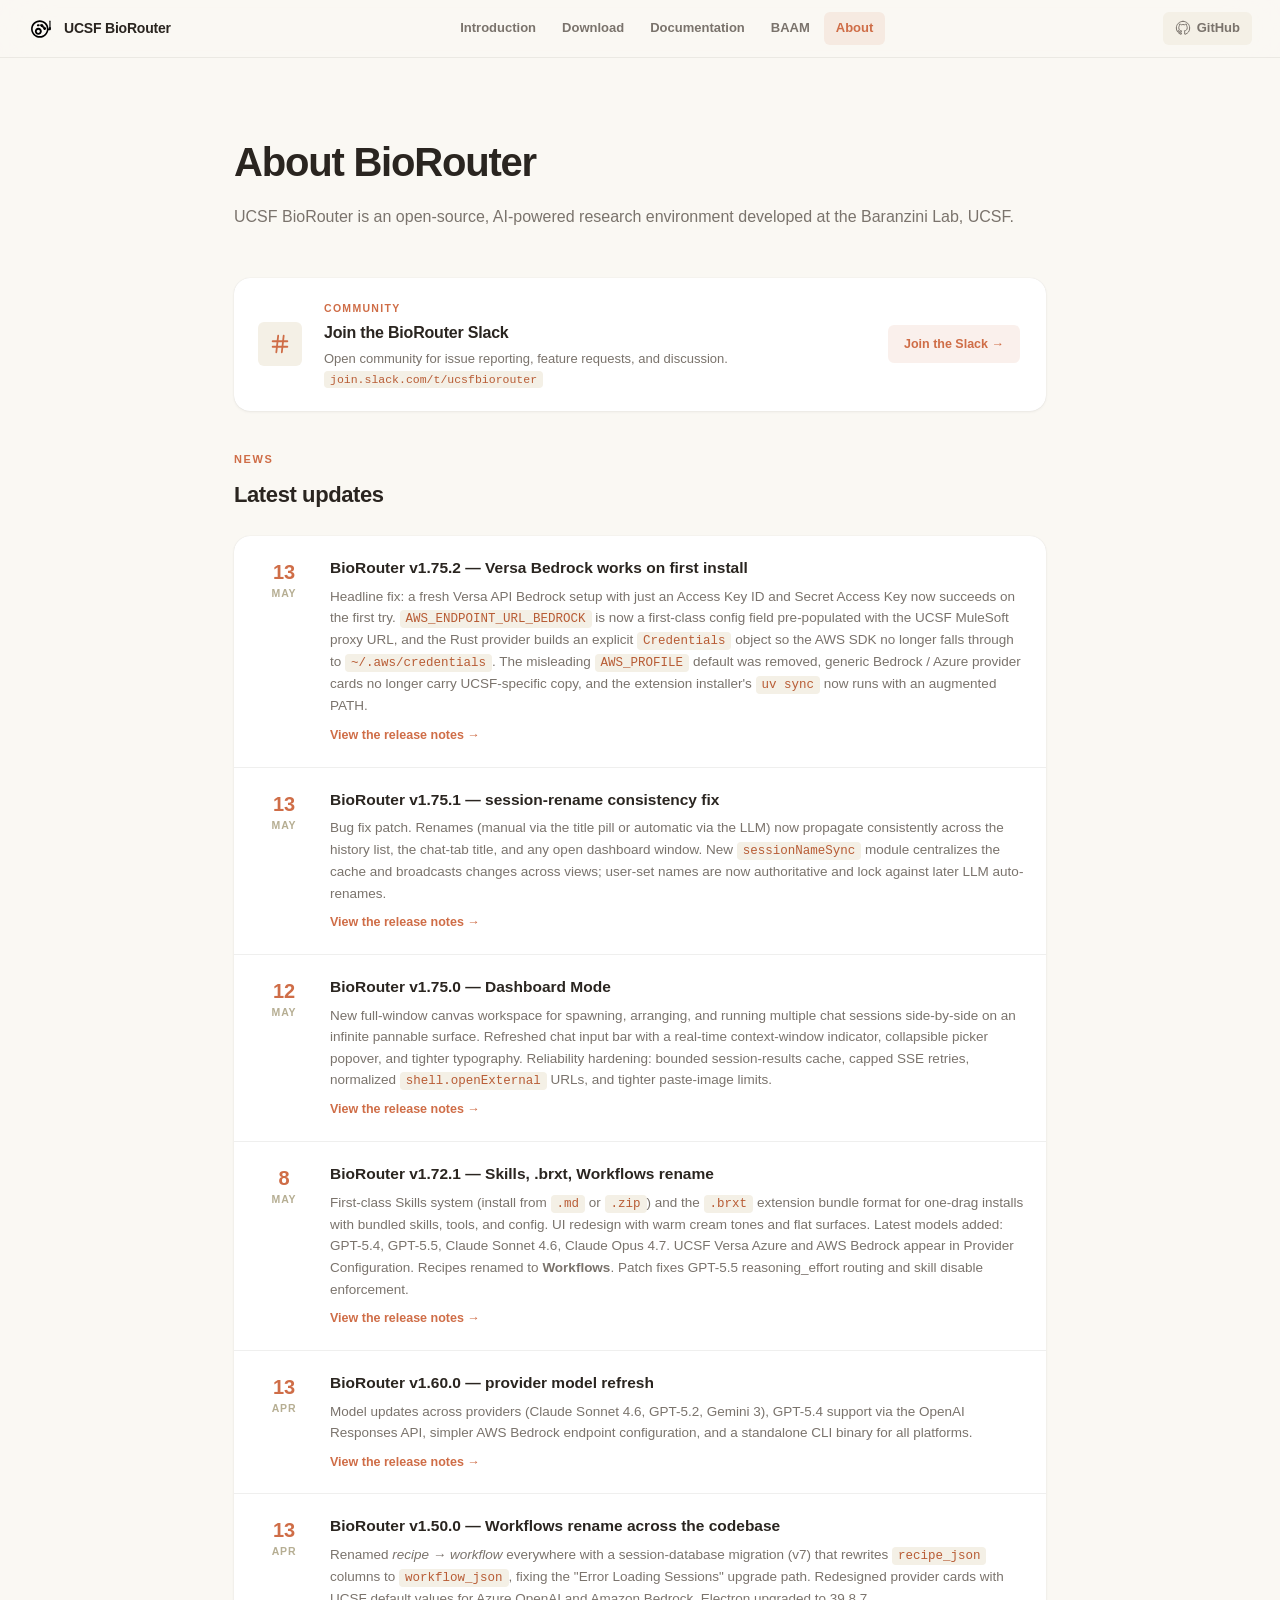
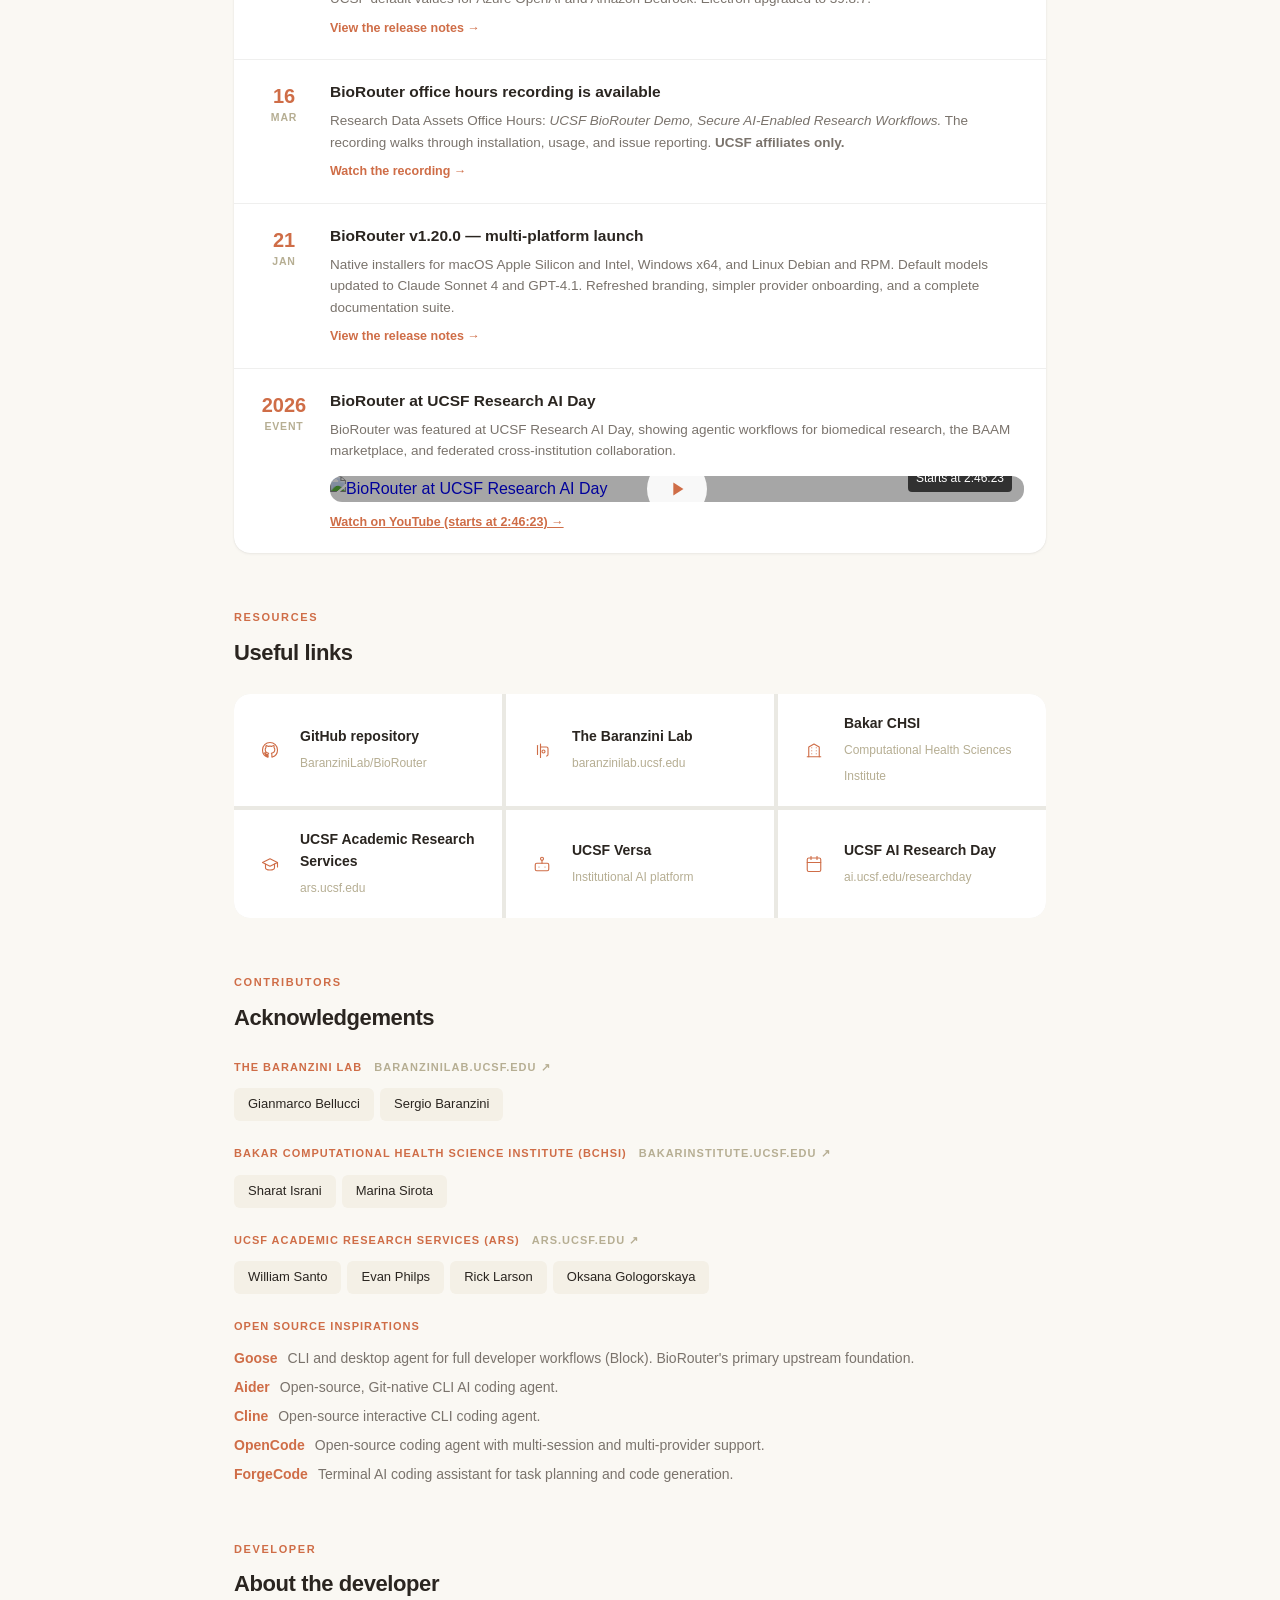
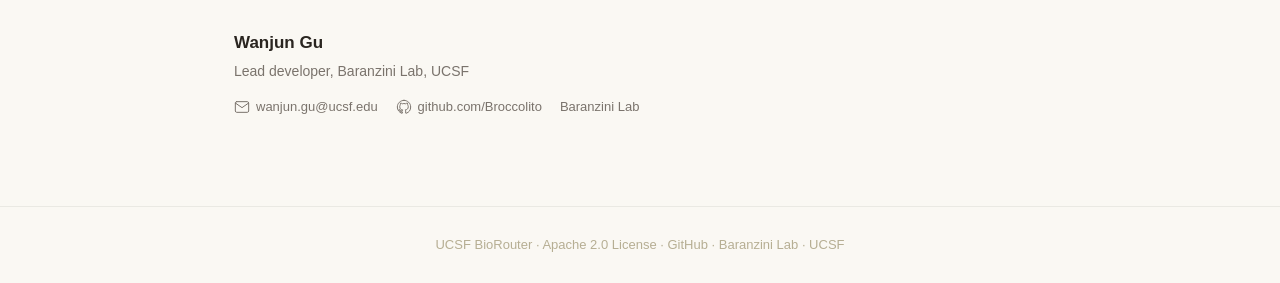
==== commit 46886bc2: "feat: BioSkills marketplace, v1.75.2 docs refresh, Slack community - baam.html: integrate GPTomics/b" ====
--- a/about.html
+++ b/about.html
@@ -105,6 +105,53 @@
       .news-row { flex-direction: column; gap: 10px; }
       .news-date { width: auto; text-align: left; padding: 0; }
       .news-date .day, .news-date .mon { display: inline; font-size: 13px; }
+    }
+
+    /* Slack invite — top-of-page banner */
+    .slack-cta {
+      display: flex; align-items: center; gap: 22px;
+      background: var(--bg-2);
+      border-radius: var(--radius-xl);
+      padding: 22px 26px 22px 24px;
+      box-shadow: var(--shadow);
+      text-decoration: none; color: inherit;
+      margin: 0 0 40px;
+      transition: background var(--transition), transform var(--transition), box-shadow var(--transition);
+    }
+    .slack-cta:hover { background: var(--bg-3); transform: translateY(-1px); box-shadow: var(--shadow-lg); }
+    .slack-icon-wrap {
+      flex-shrink: 0; width: 44px; height: 44px;
+      border-radius: var(--radius);
+      background: var(--bg-3);
+      display: flex; align-items: center; justify-content: center;
+      color: var(--accent);
+    }
+    .slack-icon-wrap svg { width: 22px; height: 22px; }
+    .slack-cta-body { flex: 1; min-width: 0; }
+    .slack-cta-eyebrow {
+      font-size: 10.5px; font-weight: 700; letter-spacing: 1.3px;
+      text-transform: uppercase; color: var(--accent);
+      margin-bottom: 4px;
+    }
+    .slack-cta-body h3 {
+      font-size: 16px; font-weight: 700; margin-bottom: 3px;
+      letter-spacing: -0.2px;
+    }
+    .slack-cta-body p {
+      font-size: 13px; color: var(--text-2); margin: 0; line-height: 1.55;
+    }
+    .slack-cta-arrow {
+      flex-shrink: 0;
+      background: var(--accent-soft); color: var(--accent);
+      padding: 9px 16px; border-radius: var(--radius);
+      font-size: 12.5px; font-weight: 700; white-space: nowrap;
+      transition: background var(--transition), color var(--transition);
+    }
+    .slack-cta:hover .slack-cta-arrow { background: var(--accent); color: #fff; }
+
+    @media (max-width: 560px) {
+      .slack-cta { flex-direction: column; align-items: flex-start; gap: 14px; padding: 20px; }
+      .slack-cta-arrow { align-self: stretch; text-align: center; }
     }
   </style>
 </head>
@@ -145,22 +192,94 @@
     <h1>About BioRouter</h1>
     <p class="subtitle">UCSF BioRouter is an open-source, AI-powered research environment developed at the Baranzini Lab, UCSF.</p>
 
+    <!-- Slack invite (top-of-page banner) -->
+    <a href="https://join.slack.com/t/ucsfbiorouter/shared_invite/zt-3t1s7vdq8-alXeG6GxVfhAXzrJQxNVNw" target="_blank" class="slack-cta">
+      <div class="slack-icon-wrap">
+        <svg viewBox="0 0 24 24" fill="none" stroke="currentColor" stroke-width="2" stroke-linecap="round" stroke-linejoin="round">
+          <line x1="4" y1="9" x2="20" y2="9"/>
+          <line x1="4" y1="15" x2="20" y2="15"/>
+          <line x1="10" y1="3" x2="8" y2="21"/>
+          <line x1="16" y1="3" x2="14" y2="21"/>
+        </svg>
+      </div>
+      <div class="slack-cta-body">
+        <div class="slack-cta-eyebrow">Community</div>
+        <h3>Join the BioRouter Slack</h3>
+        <p>Open community for issue reporting, feature requests, and discussion. <code style="font-size:11.5px;user-select:all;">join.slack.com/t/ucsfbiorouter</code></p>
+      </div>
+      <span class="slack-cta-arrow">Join the Slack →</span>
+    </a>
+
     <!-- NEWS -->
     <div class="section-header">
       <p class="eyebrow">News</p>
       <h2>Latest updates</h2>
     </div>
     <div class="news-list">
-      <a href="https://join.slack.com/t/ucsfbiorouter/shared_invite/zt-3t1s7vdq8-alXeG6GxVfhAXzrJQxNVNw" target="_blank" class="news-row">
-        <div class="news-date">
-          <div class="day">16</div>
-          <div class="mon">Mar</div>
-        </div>
-        <div class="news-body">
-          <h3>UCSF BioRouter Slack channel is live</h3>
-          <p>All UCSF affiliates can join the official BioRouter Slack workspace for issue reporting, feature requests, and community discussion.</p>
-          <p style="margin-top:8px; font-size:13px;">Join link: <code style="user-select:all;">join.slack.com/t/ucsfbiorouter</code></p>
-          <div class="news-link">Join the Slack →</div>
+      <a href="https://github.com/BaranziniLab/BioRouter/releases/tag/v1.75.2" target="_blank" class="news-row">
+        <div class="news-date">
+          <div class="day">13</div>
+          <div class="mon">May</div>
+        </div>
+        <div class="news-body">
+          <h3>BioRouter v1.75.2 — Versa Bedrock works on first install</h3>
+          <p>Headline fix: a fresh Versa API Bedrock setup with just an Access Key ID and Secret Access Key now succeeds on the first try. <code>AWS_ENDPOINT_URL_BEDROCK</code> is now a first-class config field pre-populated with the UCSF MuleSoft proxy URL, and the Rust provider builds an explicit <code>Credentials</code> object so the AWS SDK no longer falls through to <code>~/.aws/credentials</code>. The misleading <code>AWS_PROFILE</code> default was removed, generic Bedrock / Azure provider cards no longer carry UCSF-specific copy, and the extension installer's <code>uv sync</code> now runs with an augmented PATH.</p>
+          <div class="news-link">View the release notes →</div>
+        </div>
+      </a>
+      <a href="https://github.com/BaranziniLab/BioRouter/releases/tag/v1.75.1" target="_blank" class="news-row">
+        <div class="news-date">
+          <div class="day">13</div>
+          <div class="mon">May</div>
+        </div>
+        <div class="news-body">
+          <h3>BioRouter v1.75.1 — session-rename consistency fix</h3>
+          <p>Bug fix patch. Renames (manual via the title pill or automatic via the LLM) now propagate consistently across the history list, the chat-tab title, and any open dashboard window. New <code>sessionNameSync</code> module centralizes the cache and broadcasts changes across views; user-set names are now authoritative and lock against later LLM auto-renames.</p>
+          <div class="news-link">View the release notes →</div>
+        </div>
+      </a>
+      <a href="https://github.com/BaranziniLab/BioRouter/releases/tag/v1.75.0" target="_blank" class="news-row">
+        <div class="news-date">
+          <div class="day">12</div>
+          <div class="mon">May</div>
+        </div>
+        <div class="news-body">
+          <h3>BioRouter v1.75.0 — Dashboard Mode</h3>
+          <p>New full-window canvas workspace for spawning, arranging, and running multiple chat sessions side-by-side on an infinite pannable surface. Refreshed chat input bar with a real-time context-window indicator, collapsible picker popover, and tighter typography. Reliability hardening: bounded session-results cache, capped SSE retries, normalized <code>shell.openExternal</code> URLs, and tighter paste-image limits.</p>
+          <div class="news-link">View the release notes →</div>
+        </div>
+      </a>
+      <a href="https://github.com/BaranziniLab/BioRouter/releases/tag/v1.72.1" target="_blank" class="news-row">
+        <div class="news-date">
+          <div class="day">8</div>
+          <div class="mon">May</div>
+        </div>
+        <div class="news-body">
+          <h3>BioRouter v1.72.1 — Skills, .brxt, Workflows rename</h3>
+          <p>First-class Skills system (install from <code>.md</code> or <code>.zip</code>) and the <code>.brxt</code> extension bundle format for one-drag installs with bundled skills, tools, and config. UI redesign with warm cream tones and flat surfaces. Latest models added: GPT-5.4, GPT-5.5, Claude Sonnet 4.6, Claude Opus 4.7. UCSF Versa Azure and AWS Bedrock appear in Provider Configuration. Recipes renamed to <strong>Workflows</strong>. Patch fixes GPT-5.5 reasoning_effort routing and skill disable enforcement.</p>
+          <div class="news-link">View the release notes →</div>
+        </div>
+      </a>
+      <a href="https://github.com/BaranziniLab/BioRouter/releases/tag/v1.60.0" target="_blank" class="news-row">
+        <div class="news-date">
+          <div class="day">13</div>
+          <div class="mon">Apr</div>
+        </div>
+        <div class="news-body">
+          <h3>BioRouter v1.60.0 — provider model refresh</h3>
+          <p>Model updates across providers (Claude Sonnet 4.6, GPT-5.2, Gemini 3), GPT-5.4 support via the OpenAI Responses API, simpler AWS Bedrock endpoint configuration, and a standalone CLI binary for all platforms.</p>
+          <div class="news-link">View the release notes →</div>
+        </div>
+      </a>
+      <a href="https://github.com/BaranziniLab/BioRouter/releases/tag/v1.50.0" target="_blank" class="news-row">
+        <div class="news-date">
+          <div class="day">13</div>
+          <div class="mon">Apr</div>
+        </div>
+        <div class="news-body">
+          <h3>BioRouter v1.50.0 — Workflows rename across the codebase</h3>
+          <p>Renamed <em>recipe → workflow</em> everywhere with a session-database migration (v7) that rewrites <code>recipe_json</code> columns to <code>workflow_json</code>, fixing the "Error Loading Sessions" upgrade path. Redesigned provider cards with UCSF default values for Azure OpenAI and Amazon Bedrock. Electron upgraded to 39.8.7.</p>
+          <div class="news-link">View the release notes →</div>
         </div>
       </a>
       <a href="https://ucsfonline.sharepoint.com/:v:/s/ARS/IQAApkOwTvaMSI0Zk_-IBd5AAbgZsuaRtvxKnsHOdD3mJns?e=HfCQVo&nav=eyJyZWZlcnJhbEluZm8iOnsicmVmZXJyYWxBcHAiOiJTdHJlYW1XZWJBcHAiLCJyZWZlcnJhbFZpZXciOiJTaGFyZURpYWxvZy1MaW5rIiwicmVmZXJyYWxBcHBQbGF0Zm9ybSI6IldlYiIsInJlZmVycmFsTW9kZSI6InZpZXcifX0%3D&referrer=Outlook.Web&referrerScenario=email-linkwithembed" target="_blank" class="news-row">
@@ -174,25 +293,14 @@
           <div class="news-link">Watch the recording →</div>
         </div>
       </a>
-      <a href="https://github.com/BaranziniLab/BioRouter/releases/tag/v1.60.0" target="_blank" class="news-row">
-        <div class="news-date">
-          <div class="day">Apr</div>
-          <div class="mon">2026</div>
-        </div>
-        <div class="news-body">
-          <h3>BioRouter v1.60.0 released</h3>
-          <p>Model updates across providers (Claude Sonnet 4.6, GPT-5.2, Gemini 3), GPT-5.4 support via the OpenAI Responses API, simpler AWS Bedrock endpoint configuration, a standalone CLI binary for all platforms, and a session history fix for pre-v1.50 upgrades.</p>
-          <div class="news-link">View the release notes →</div>
-        </div>
-      </a>
       <a href="https://github.com/BaranziniLab/BioRouter/releases/tag/v1.20.0" target="_blank" class="news-row">
         <div class="news-date">
-          <div class="day">Feb</div>
-          <div class="mon">2026</div>
-        </div>
-        <div class="news-body">
-          <h3>BioRouter v1.20.0 released</h3>
-          <p>Multi-platform launch (macOS Apple Silicon and Intel, Windows x64, Linux Debian and RPM), updated default models (Claude Sonnet 4 and GPT-4.1), refreshed branding, simpler provider onboarding, and a complete documentation suite.</p>
+          <div class="day">21</div>
+          <div class="mon">Jan</div>
+        </div>
+        <div class="news-body">
+          <h3>BioRouter v1.20.0 — multi-platform launch</h3>
+          <p>Native installers for macOS Apple Silicon and Intel, Windows x64, and Linux Debian and RPM. Default models updated to Claude Sonnet 4 and GPT-4.1. Refreshed branding, simpler provider onboarding, and a complete documentation suite.</p>
           <div class="news-link">View the release notes →</div>
         </div>
       </a>
--- a/shared.css
+++ b/shared.css
@@ -362,15 +362,17 @@
 .provider-chip .icon { width: 14px; height: 14px; opacity: 0.85; }
 
 /* ─── .brxt download chip ────────────────────────────────────── */
+/* Matches the .skill-dl-btn style so brxt, .zip, and workflow download
+   buttons share a unified accent-soft look. */
 .brxt-chip {
-  display: inline-flex; align-items: center; gap: 6px;
-  padding: 7px 13px; border-radius: var(--radius);
-  background: var(--ucsf); color: #fff;
-  text-decoration: none; font-size: 12.5px; font-weight: 600;
+  display: inline-flex; align-items: center; gap: 5px;
+  padding: 6px 12px; border-radius: var(--radius);
+  background: var(--accent-soft); color: var(--accent);
+  text-decoration: none; font-size: 11.5px; font-weight: 700;
   white-space: nowrap;
   transition: var(--transition);
 }
-.brxt-chip:hover { background: var(--ucsf-hover); }
+.brxt-chip:hover { background: var(--accent); color: #fff; }
 .brxt-chip:active { transform: translateY(1px); }
 
 /* ─── Divider ────────────────────────────────────────────────── */
